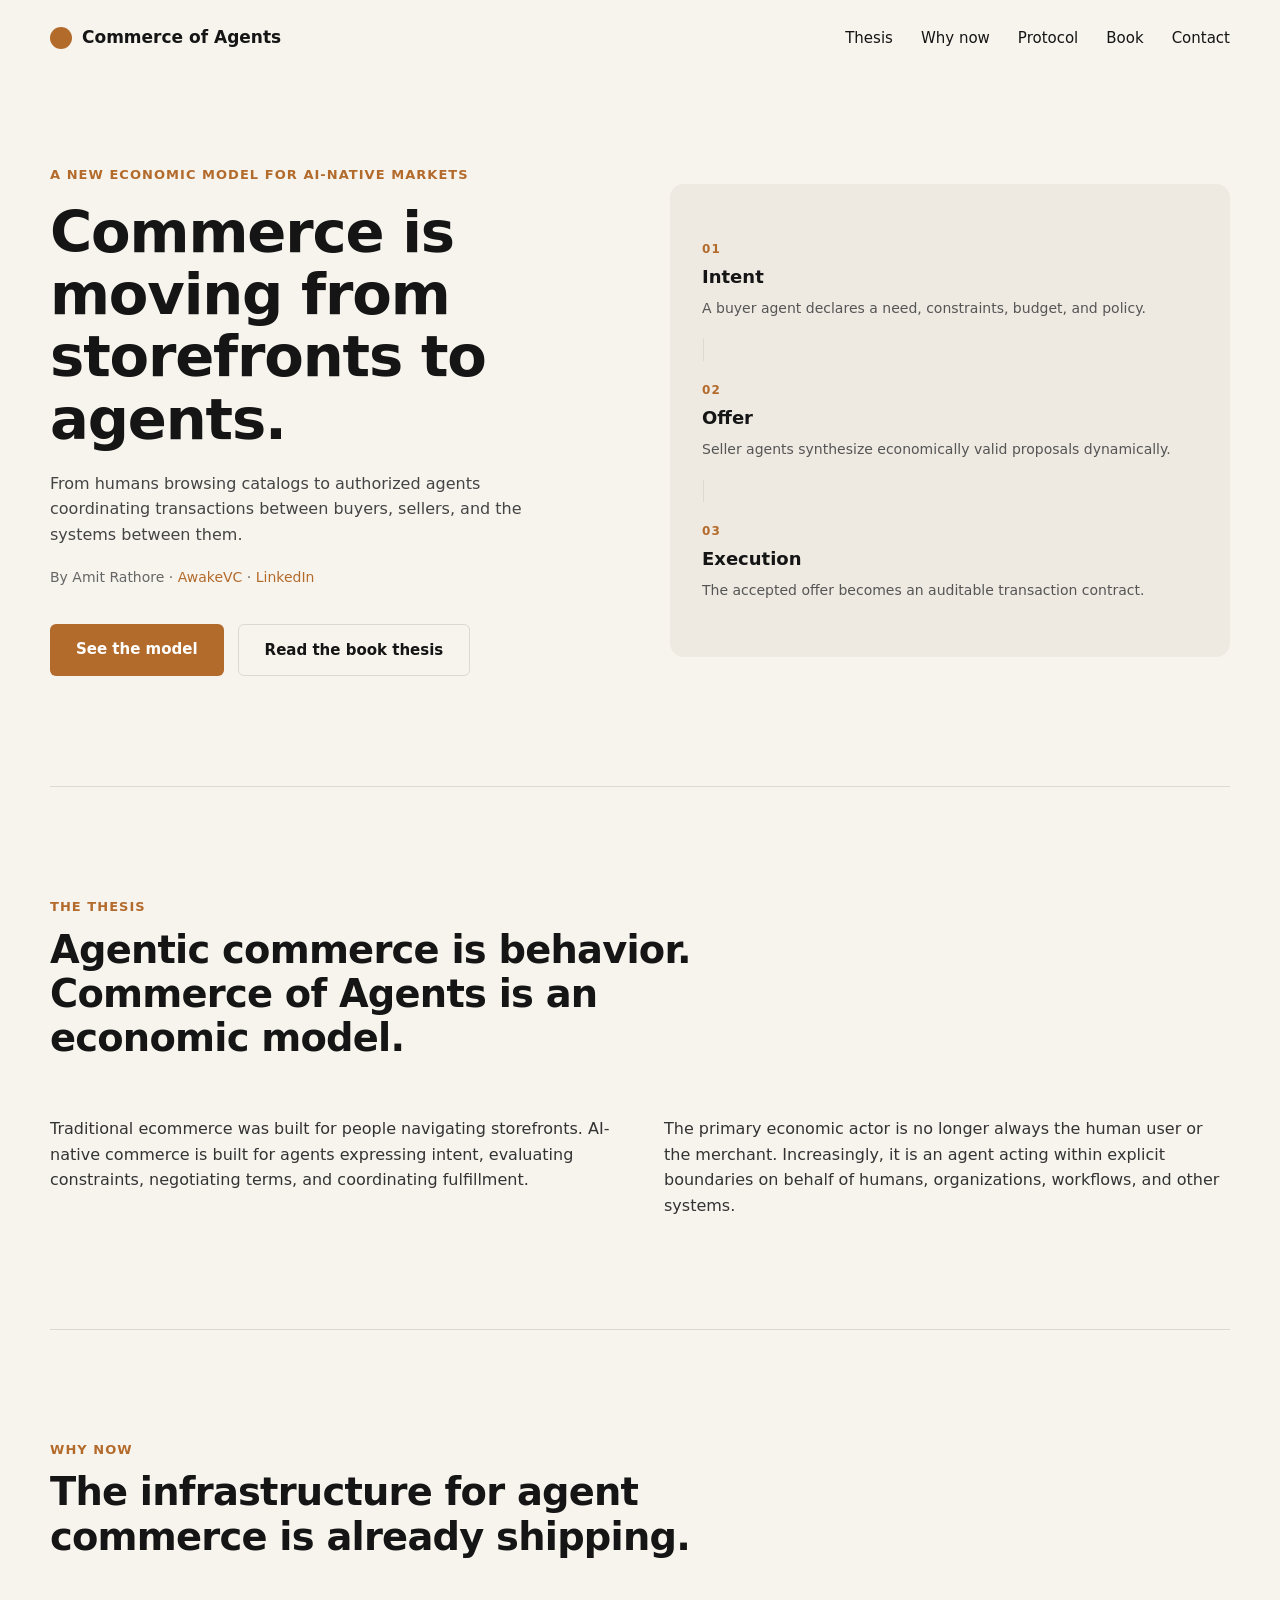
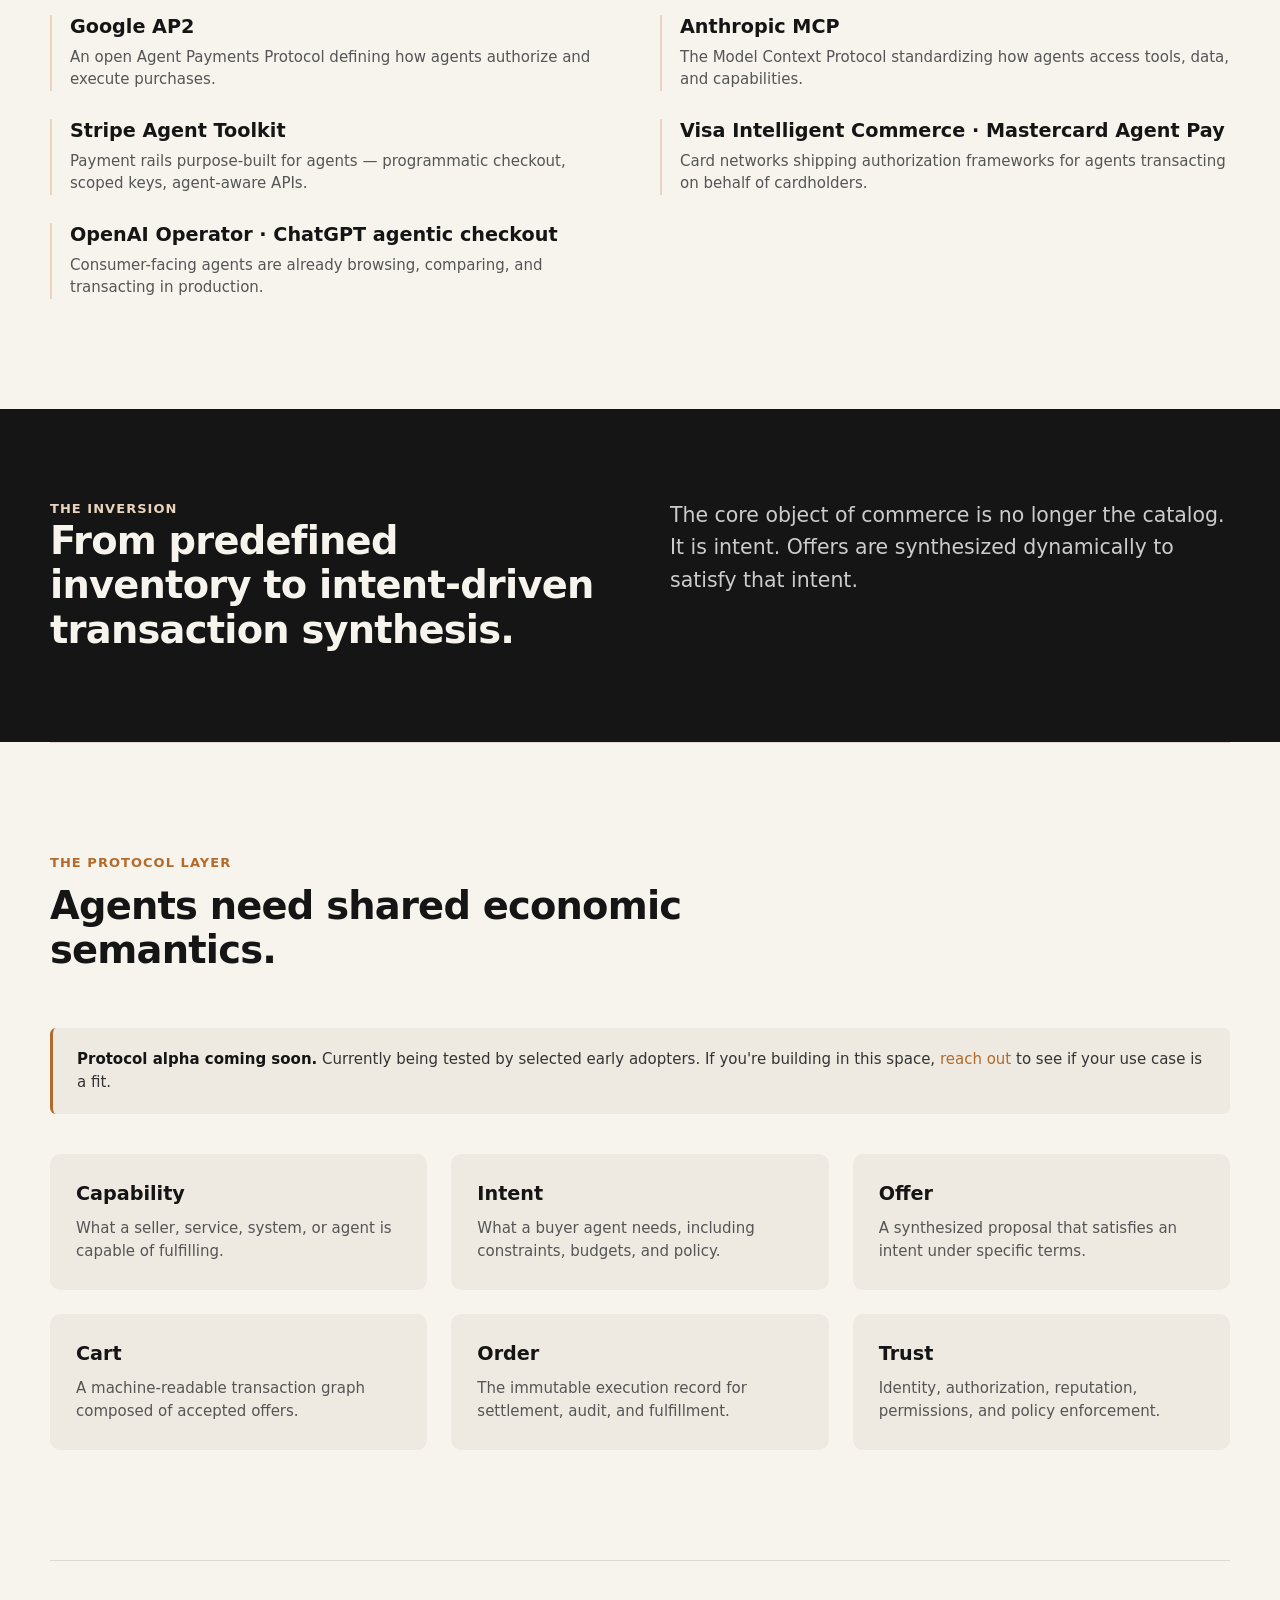
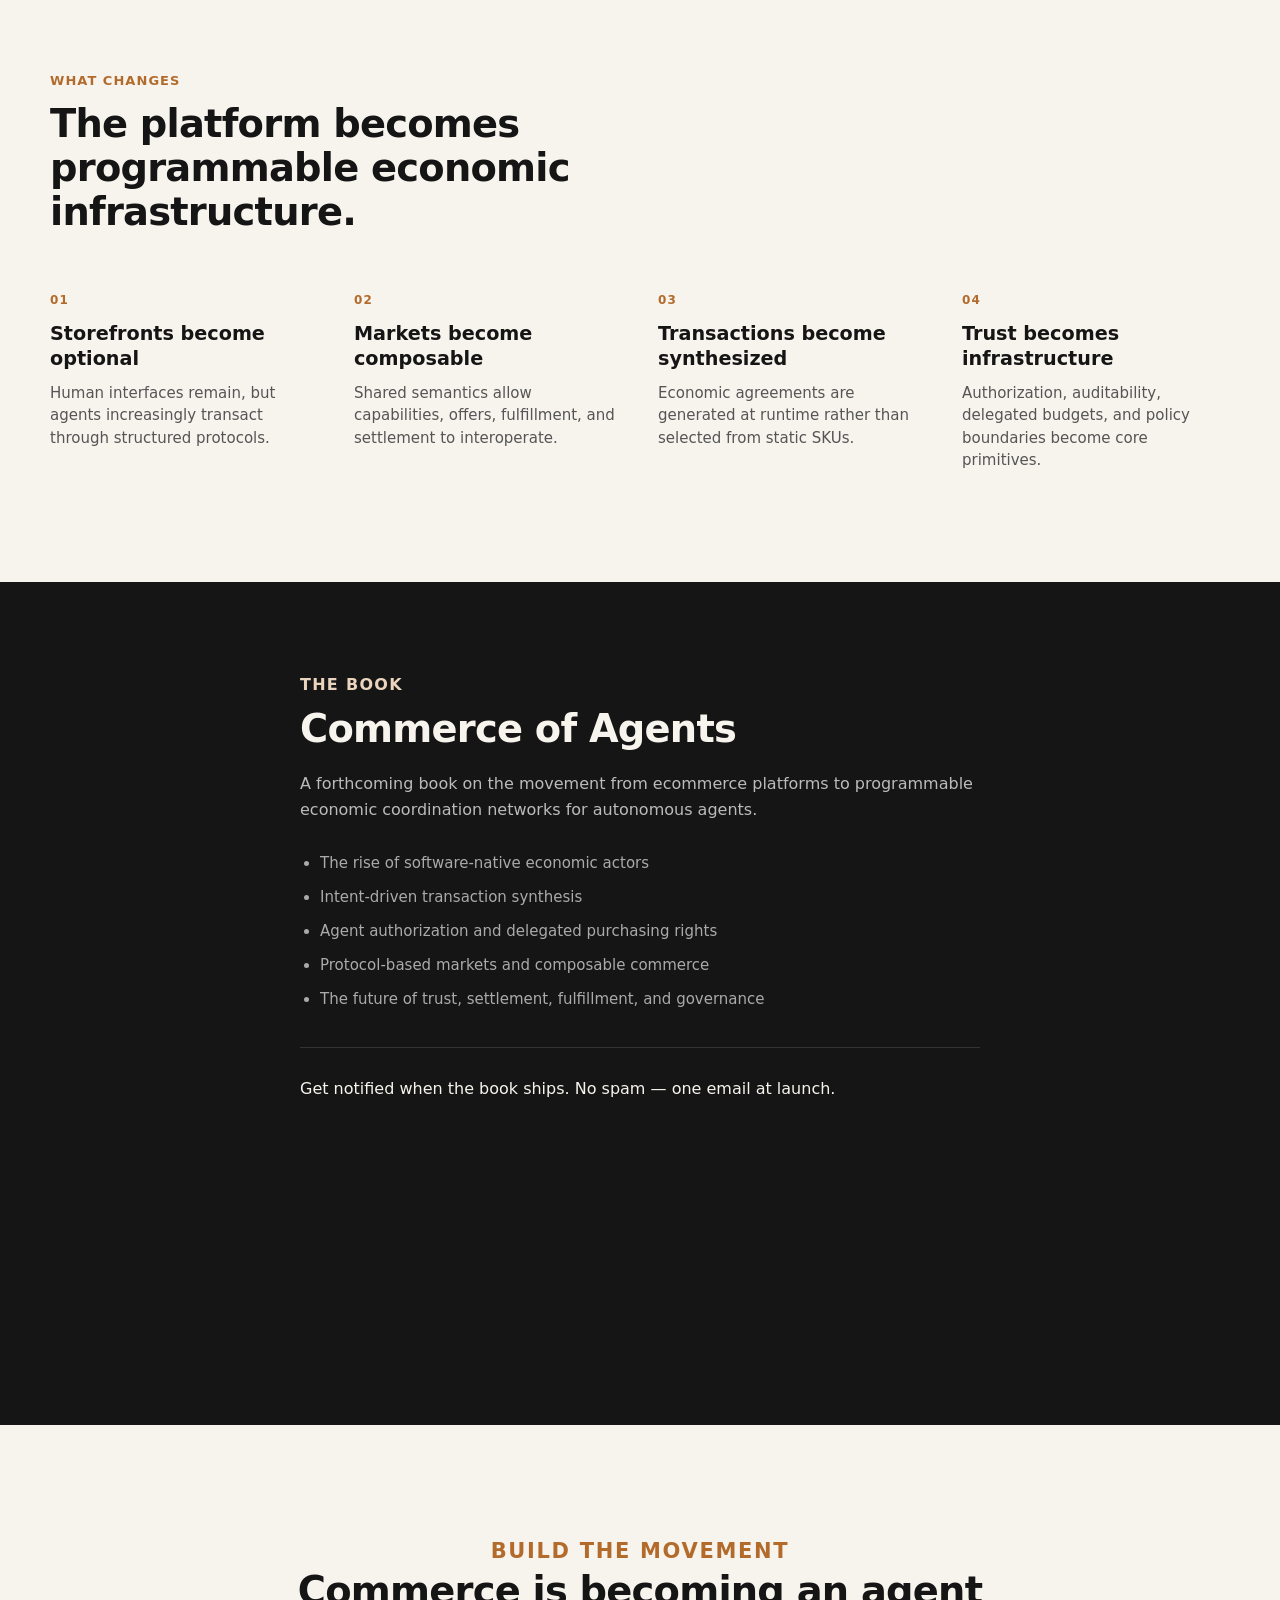
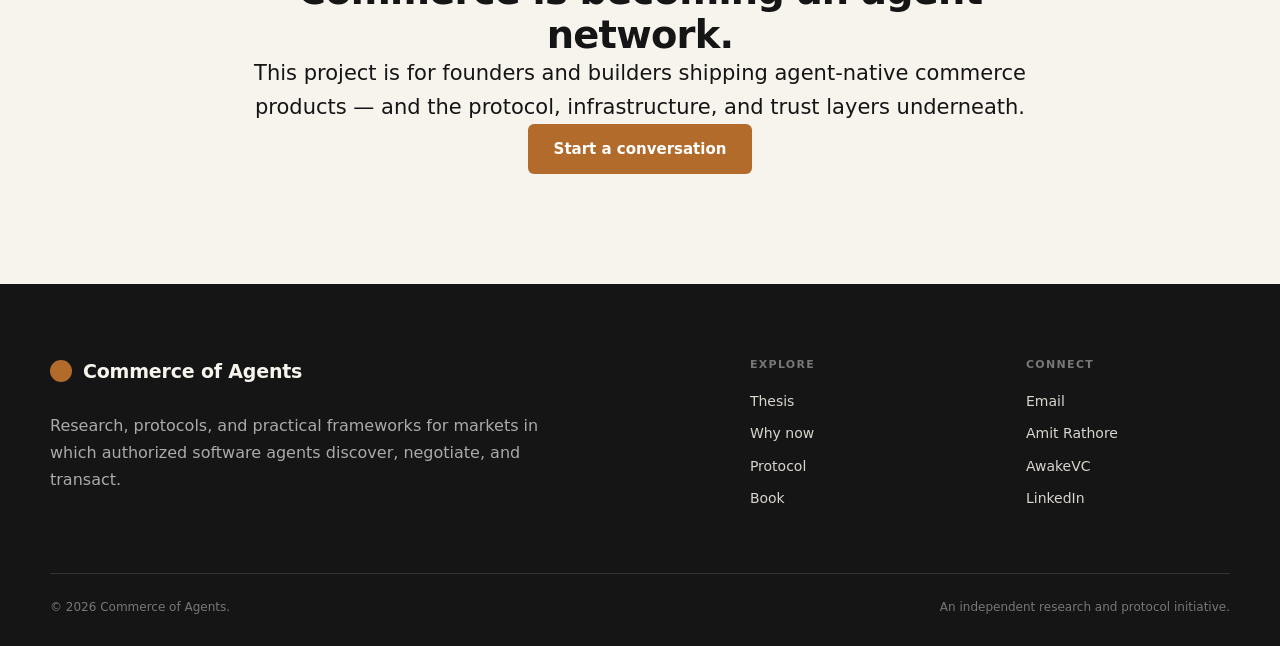
==== index.html @ fa4b0273 "Correct AwakeVC branding" ====
<!doctype html>
<html lang="en">
<head>
  <meta charset="utf-8" />
  <meta name="viewport" content="width=device-width, initial-scale=1" />
  <title>Commerce of Agents</title>
  <meta name="description" content="Commerce of Agents is a new economic model for AI-native markets, where authorized software agents discover, negotiate, transact, and coordinate on behalf of humans, organizations, and systems." />
  <meta property="og:title" content="Commerce of Agents" />
  <meta property="og:description" content="A new economic model for AI-native markets and programmable transactions." />
  <meta property="og:type" content="website" />
  <meta property="og:image" content="og.svg" />
  <meta name="twitter:card" content="summary_large_image" />
  <link rel="icon" type="image/svg+xml" href="favicon.svg" />
  <link rel="stylesheet" href="styles.css" />
</head>

<body>
  <header class="site-header">
    <a class="brand" href="#">
      <span class="brand-mark"></span>
      <span>Commerce of Agents</span>
    </a>

    <nav class="nav">
      <a href="#thesis">Thesis</a>
      <a href="#why-now">Why now</a>
      <a href="#protocol">Protocol</a>
      <a href="#book">Book</a>
      <a href="#contact">Contact</a>
    </nav>
  </header>

  <main>
    <section class="hero">
      <div class="hero-copy">
        <p class="eyebrow">A new economic model for AI-native markets</p>
        <h1>Commerce is moving from storefronts to agents.</h1>
        <p class="hero-text">
          From humans browsing catalogs to authorized agents coordinating
          transactions between buyers, sellers, and the systems between them.
        </p>
        <p class="byline">
          By Amit Rathore &middot;
          <a href="https://awake.vc">AwakeVC</a> &middot;
          <a href="https://linkedin.com/in/amitrathore">LinkedIn</a>
        </p>

        <div class="hero-actions">
          <a class="button primary" href="#protocol">See the model</a>
          <a class="button secondary" href="#book">Read the book thesis</a>
        </div>
      </div>

      <div class="hero-card" aria-label="Commerce of Agents transaction model">
        <div class="flow-step">
          <span>01</span>
          <strong>Intent</strong>
          <p>A buyer agent declares a need, constraints, budget, and policy.</p>
        </div>
        <div class="flow-arrow"></div>
        <div class="flow-step">
          <span>02</span>
          <strong>Offer</strong>
          <p>Seller agents synthesize economically valid proposals dynamically.</p>
        </div>
        <div class="flow-arrow"></div>
        <div class="flow-step">
          <span>03</span>
          <strong>Execution</strong>
          <p>The accepted offer becomes an auditable transaction contract.</p>
        </div>
      </div>
    </section>

    <section id="thesis" class="section">
      <div class="section-heading">
        <p class="eyebrow">The thesis</p>
        <h2>Agentic commerce is behavior. Commerce of Agents is an economic model.</h2>
      </div>

      <div class="two-column">
        <p>
          Traditional ecommerce was built for people navigating storefronts.
          AI-native commerce is built for agents expressing intent, evaluating
          constraints, negotiating terms, and coordinating fulfillment.
        </p>
        <p>
          The primary economic actor is no longer always the human user or the
          merchant. Increasingly, it is an agent acting within explicit boundaries
          on behalf of humans, organizations, workflows, and other systems.
        </p>
      </div>
    </section>

    <section id="why-now" class="section">
      <div class="section-heading">
        <p class="eyebrow">Why now</p>
        <h2>The infrastructure for agent commerce is already shipping.</h2>
      </div>

      <div class="why-now-list">
        <div>
          <h3>Google AP2</h3>
          <p>An open Agent Payments Protocol defining how agents authorize and execute purchases.</p>
        </div>
        <div>
          <h3>Anthropic MCP</h3>
          <p>The Model Context Protocol standardizing how agents access tools, data, and capabilities.</p>
        </div>
        <div>
          <h3>Stripe Agent Toolkit</h3>
          <p>Payment rails purpose-built for agents — programmatic checkout, scoped keys, agent-aware APIs.</p>
        </div>
        <div>
          <h3>Visa Intelligent Commerce &middot; Mastercard Agent Pay</h3>
          <p>Card networks shipping authorization frameworks for agents transacting on behalf of cardholders.</p>
        </div>
        <div>
          <h3>OpenAI Operator &middot; ChatGPT agentic checkout</h3>
          <p>Consumer-facing agents are already browsing, comparing, and transacting in production.</p>
        </div>
      </div>
    </section>

    <section class="section contrast">
      <div class="split">
        <div>
          <p class="eyebrow">The inversion</p>
          <h2>From predefined inventory to intent-driven transaction synthesis.</h2>
        </div>
        <div class="large-text">
          <p>
            The core object of commerce is no longer the catalog. It is intent.
            Offers are synthesized dynamically to satisfy that intent.
          </p>
        </div>
      </div>
    </section>

    <section id="protocol" class="section">
      <div class="section-heading">
        <p class="eyebrow">The protocol layer</p>
        <h2>Agents need shared economic semantics.</h2>
      </div>

      <div class="protocol-callout">
        <p>
          <strong>Protocol alpha coming soon.</strong>
          Currently being tested by selected early adopters. If you're building in
          this space, <a href="#contact">reach out</a> to see if your use case is a fit.
        </p>
      </div>

      <div class="grid">
        <article class="card">
          <h3>Capability</h3>
          <p>What a seller, service, system, or agent is capable of fulfilling.</p>
        </article>
        <article class="card">
          <h3>Intent</h3>
          <p>What a buyer agent needs, including constraints, budgets, and policy.</p>
        </article>
        <article class="card">
          <h3>Offer</h3>
          <p>A synthesized proposal that satisfies an intent under specific terms.</p>
        </article>
        <article class="card">
          <h3>Cart</h3>
          <p>A machine-readable transaction graph composed of accepted offers.</p>
        </article>
        <article class="card">
          <h3>Order</h3>
          <p>The immutable execution record for settlement, audit, and fulfillment.</p>
        </article>
        <article class="card">
          <h3>Trust</h3>
          <p>Identity, authorization, reputation, permissions, and policy enforcement.</p>
        </article>
      </div>
    </section>

    <section class="section">
      <div class="section-heading">
        <p class="eyebrow">What changes</p>
        <h2>The platform becomes programmable economic infrastructure.</h2>
      </div>

      <div class="feature-list">
        <div>
          <span>01</span>
          <h3>Storefronts become optional</h3>
          <p>Human interfaces remain, but agents increasingly transact through structured protocols.</p>
        </div>
        <div>
          <span>02</span>
          <h3>Markets become composable</h3>
          <p>Shared semantics allow capabilities, offers, fulfillment, and settlement to interoperate.</p>
        </div>
        <div>
          <span>03</span>
          <h3>Transactions become synthesized</h3>
          <p>Economic agreements are generated at runtime rather than selected from static SKUs.</p>
        </div>
        <div>
          <span>04</span>
          <h3>Trust becomes infrastructure</h3>
          <p>Authorization, auditability, delegated budgets, and policy boundaries become core primitives.</p>
        </div>
      </div>
    </section>

    <section id="book" class="section book">
      <div class="book-panel">
        <p class="eyebrow">The book</p>
        <h2>Commerce of Agents</h2>
        <p>
          A forthcoming book on the movement from ecommerce platforms to
          programmable economic coordination networks for autonomous agents.
        </p>
        <ul>
          <li>The rise of software-native economic actors</li>
          <li>Intent-driven transaction synthesis</li>
          <li>Agent authorization and delegated purchasing rights</li>
          <li>Protocol-based markets and composable commerce</li>
          <li>The future of trust, settlement, fulfillment, and governance</li>
        </ul>

        <div class="waitlist">
          <p class="waitlist-pitch">Get notified when the book ships. No spam &mdash; one email at launch.</p>
          <iframe
            data-tally-src="https://tally.so/embed/0QkZEy?alignLeft=1&hideTitle=1&transparentBackground=1&dynamicHeight=1"
            loading="lazy"
            width="100%"
            height="220"
            frameborder="0"
            marginheight="0"
            marginwidth="0"
            title="Commerce of Agents book waitlist"
          ></iframe>
          <script src="https://tally.so/widgets/embed.js"></script>
        </div>
      </div>
    </section>

    <section id="contact" class="section final">
      <p class="eyebrow">Build the movement</p>
      <h2>Commerce is becoming an agent network.</h2>
      <p>
        This project is for founders and builders shipping agent-native commerce
        products &mdash; and the protocol, infrastructure, and trust layers
        underneath.
      </p>
      <a class="button primary" href="mailto:hello@commerceofagents.com">Start a conversation</a>
    </section>
  </main>

  <footer class="footer">
    <div class="footer-main">
      <div class="footer-intro">
        <a class="footer-brand" href="#" aria-label="Commerce of Agents home">
          <span class="brand-mark"></span>
          <span>Commerce of Agents</span>
        </a>
        <p>
          Research, protocols, and practical frameworks for markets in which
          authorized software agents discover, negotiate, and transact.
        </p>
      </div>

      <nav class="footer-column" aria-label="Footer navigation">
        <p class="footer-heading">Explore</p>
        <a href="#thesis">Thesis</a>
        <a href="#why-now">Why now</a>
        <a href="#protocol">Protocol</a>
        <a href="#book">Book</a>
      </nav>

      <div class="footer-column">
        <p class="footer-heading">Connect</p>
        <a href="mailto:hello@commerceofagents.com">Email</a>
        <a href="https://amitrathore.com" target="_blank" rel="noopener noreferrer">Amit Rathore</a>
        <a href="https://awake.vc" target="_blank" rel="noopener noreferrer">AwakeVC</a>
        <a href="https://linkedin.com/in/amitrathore" target="_blank" rel="noopener noreferrer">LinkedIn</a>
      </div>
    </div>

    <div class="footer-bottom">
      <span>&copy; 2026 Commerce of Agents.</span>
      <span>An independent research and protocol initiative.</span>
    </div>
  </footer>
</body>
</html>
---- styles.css ----
:root {
  --bg: #f7f4ee;
  --text: #151515;
  --accent: #b36b2c;
  --soft: #ead4bd;
  --border: #ddd9d0;
  --max: 1180px;
  --card-bg: #eeeae2;
}

*, *::before, *::after { box-sizing: border-box; margin: 0; padding: 0; }

html { scroll-behavior: smooth; }

body {
  background: var(--bg);
  color: var(--text);
  font-family: 'Inter', system-ui, -apple-system, sans-serif;
  font-size: clamp(16px, 1.1vw, 18px);
  line-height: 1.6;
  -webkit-font-smoothing: antialiased;
}

a { color: var(--accent); text-decoration: none; }
a:hover { text-decoration: underline; }

/* ── Header ── */
.site-header {
  display: flex;
  align-items: center;
  justify-content: space-between;
  width: min(var(--max), calc(100% - 32px));
  margin: 0 auto;
  padding: 24px 0;
}

.brand {
  display: flex;
  align-items: center;
  gap: 10px;
  font-weight: 600;
  font-size: 17px;
  color: var(--text);
}

.brand-mark {
  width: 22px;
  height: 22px;
  background: var(--accent);
  border-radius: 50%;
  flex-shrink: 0;
}

.nav { display: flex; gap: 28px; }
.nav a { font-size: 15px; color: var(--text); font-weight: 500; }
.nav a:hover { color: var(--accent); text-decoration: none; }

/* ── Sections ── */
.section {
  width: min(var(--max), calc(100% - 32px));
  margin: 0 auto;
  padding: 110px 0;
  border-top: 1px solid var(--border);
}

.section-heading {
  max-width: 680px;
  margin-bottom: 56px;
}

.section-heading h2 { margin-top: 10px; }

/* ── Eyebrow ── */
.eyebrow {
  font-size: 13px;
  font-weight: 600;
  letter-spacing: .08em;
  text-transform: uppercase;
  color: var(--accent);
}

/* ── Typography ── */
h1 {
  font-size: clamp(36px, 4.5vw, 60px);
  font-weight: 700;
  line-height: 1.08;
  letter-spacing: -.02em;
  margin-top: 16px;
}

h2 {
  font-size: clamp(26px, 3vw, 42px);
  font-weight: 700;
  line-height: 1.15;
  letter-spacing: -.02em;
}

h3 {
  font-size: clamp(17px, 1.5vw, 21px);
  font-weight: 600;
  line-height: 1.3;
}

/* ── Buttons ── */
.button {
  display: inline-block;
  padding: 13px 26px;
  border-radius: 6px;
  font-size: 15px;
  font-weight: 600;
  cursor: pointer;
  transition: opacity .15s;
}
.button:hover { opacity: .85; text-decoration: none; }

.button.primary {
  background: var(--accent);
  color: #fff;
}

.button.secondary {
  background: transparent;
  color: var(--text);
  border: 1.5px solid var(--border);
}

/* ── Hero ── */
.hero {
  display: grid;
  grid-template-columns: 1fr 1fr;
  gap: 60px;
  align-items: center;
  width: min(var(--max), calc(100% - 32px));
  margin: 0 auto;
  padding: 90px 0 110px;
}

.hero-text {
  margin-top: 20px;
  font-size: clamp(16px, 1.2vw, 19px);
  color: #444;
  max-width: 520px;
}

.hero-actions {
  display: flex;
  gap: 14px;
  margin-top: 36px;
  flex-wrap: wrap;
}

/* Hero card */
.hero-card {
  background: var(--card-bg);
  border-radius: 14px;
  padding: 36px 32px;
  display: flex;
  flex-direction: column;
  gap: 0;
}

.flow-step {
  padding: 20px 0;
}

.flow-step span {
  display: block;
  font-size: 12px;
  font-weight: 700;
  letter-spacing: .1em;
  color: var(--accent);
  margin-bottom: 4px;
}

.flow-step strong {
  display: block;
  font-size: 18px;
  font-weight: 700;
  margin-bottom: 6px;
}

.flow-step p {
  font-size: 14px;
  color: #555;
  line-height: 1.5;
}

.flow-arrow {
  width: 1px;
  height: 22px;
  background: var(--border);
  margin-left: 1px;
}

/* ── Two-column text ── */
.two-column {
  display: grid;
  grid-template-columns: 1fr 1fr;
  gap: 48px;
}

.two-column p { font-size: clamp(16px, 1.15vw, 19px); color: #333; }

/* ── Contrast band ── */
.contrast {
  background: var(--text);
  color: var(--bg);
  width: 100%;
  max-width: 100%;
  padding: 90px 0;
  border-top: 0;
}

.contrast .split {
  width: min(var(--max), calc(100% - 32px));
  margin: 0 auto;
  display: grid;
  grid-template-columns: 1fr 1fr;
  gap: 60px;
  align-items: start;
}

.contrast h2 { color: var(--bg); }
.contrast .eyebrow { color: var(--soft); }

.large-text p {
  font-size: clamp(18px, 1.6vw, 24px);
  color: #ccc;
  line-height: 1.6;
}

/* ── Protocol grid ── */
.grid {
  display: grid;
  grid-template-columns: repeat(3, 1fr);
  gap: 24px;
}

.card {
  background: var(--card-bg);
  border-radius: 10px;
  padding: 28px 26px;
}

.card h3 { margin-bottom: 10px; }
.card p  { font-size: 15px; color: #555; line-height: 1.5; }

/* ── Feature list ── */
.feature-list {
  display: grid;
  grid-template-columns: repeat(4, 1fr);
  gap: 36px;
}

.feature-list > div span {
  display: block;
  font-size: 12px;
  font-weight: 700;
  letter-spacing: .1em;
  color: var(--accent);
  margin-bottom: 12px;
}

.feature-list > div h3 { margin-bottom: 10px; }
.feature-list > div p  { font-size: 15px; color: #555; line-height: 1.5; }

/* ── Book panel ── */
.book {
  background: var(--text);
  color: var(--bg);
  width: 100%;
  max-width: 100%;
  border-top: 0;
  padding: 90px 0;
}

.book-panel {
  width: min(var(--max), calc(100% - 32px));
  margin: 0 auto;
  max-width: 680px;
}

.book h2  { color: var(--bg); margin: 10px 0 20px; }
.book p   { color: #bbb; font-size: clamp(16px, 1.2vw, 19px); }
.book .eyebrow { color: var(--soft); }

.book ul {
  margin-top: 28px;
  padding-left: 20px;
  display: flex;
  flex-direction: column;
  gap: 10px;
}

.book li { color: #aaa; font-size: 15px; }

/* ── Final CTA ── */
.final {
  text-align: center;
  max-width: 850px;
  border-top: 0;
}

.final p {
  font-size: 21px;
}

.footer {
  width: 100%;
  padding: 72px max(16px, calc((100% - var(--max)) / 2)) 28px;
  background: var(--text);
  color: var(--bg);
}

.footer-main {
  display: grid;
  grid-template-columns: minmax(0, 2fr) minmax(140px, .65fr) minmax(160px, .65fr);
  gap: 72px;
  padding-bottom: 64px;
}

.footer-intro {
  max-width: 540px;
}

.footer-brand {
  display: inline-flex;
  align-items: center;
  gap: 11px;
  color: var(--bg);
  font-size: 19px;
  font-weight: 650;
  letter-spacing: -.01em;
}

.footer-brand:hover {
  text-decoration: none;
}

.footer-intro p {
  max-width: 500px;
  margin-top: 22px;
  color: #aaa;
  font-size: 16px;
  line-height: 1.7;
}

.footer-column {
  display: flex;
  flex-direction: column;
  align-items: flex-start;
  gap: 10px;
}

.footer-heading {
  margin-bottom: 6px;
  color: #777;
  font-size: 11px;
  font-weight: 700;
  letter-spacing: .12em;
  text-transform: uppercase;
}

.footer-column a {
  color: #d8d5ce;
  font-size: 14px;
}

.footer-column a:hover {
  color: var(--soft);
  text-decoration: none;
}

.footer-bottom {
  display: flex;
  justify-content: space-between;
  gap: 24px;
  padding-top: 24px;
  border-top: 1px solid #333;
  color: #777;
  font-size: 12px;
}

/* ── Byline ── */
.byline {
  margin-top: 18px;
  font-size: 14px;
  color: #666;
}
.byline a { color: var(--accent); }

/* ── Why-now list ── */
.why-now-list {
  display: grid;
  grid-template-columns: repeat(2, 1fr);
  gap: 28px 40px;
}
.why-now-list > div {
  padding-left: 18px;
  border-left: 2px solid var(--soft);
}
.why-now-list h3 { margin-bottom: 6px; }
.why-now-list p  { font-size: 15px; color: #555; line-height: 1.5; }

/* ── Protocol callout ── */
.protocol-callout {
  background: var(--card-bg);
  border-left: 3px solid var(--accent);
  border-radius: 6px;
  padding: 20px 24px;
  margin-bottom: 40px;
  font-size: 15px;
  color: #333;
  line-height: 1.55;
}
.protocol-callout strong { color: var(--text); }

/* ── Waitlist ── */
.waitlist {
  margin-top: 36px;
  padding-top: 28px;
  border-top: 1px solid #333;
}
.waitlist-pitch {
  color: var(--bg) !important;
  font-size: 16px !important;
  margin-bottom: 14px;
}
.waitlist iframe {
  background: transparent;
  display: block;
  width: 100%;
}

/* ── Responsive ── */
@media (max-width: 880px) {
  .hero {
    grid-template-columns: 1fr;
    padding: 60px 0 80px;
  }

  .two-column,
  .contrast .split {
    grid-template-columns: 1fr;
    gap: 28px;
  }

  .grid {
    grid-template-columns: repeat(2, 1fr);
  }

  .feature-list {
    grid-template-columns: repeat(2, 1fr);
  }

  .why-now-list {
    grid-template-columns: 1fr;
  }

  .footer-main {
    grid-template-columns: 1fr 1fr;
    gap: 48px 32px;
  }

  .footer-intro {
    grid-column: 1 / -1;
  }

  .footer-bottom {
    flex-direction: column;
    gap: 4px;
  }
}

@media (max-width: 540px) {
  .grid,
  .feature-list {
    grid-template-columns: 1fr;
  }

  .nav { gap: 16px; }

  .footer {
    padding-top: 56px;
  }

  .footer-main {
    grid-template-columns: 1fr;
    gap: 36px;
    padding-bottom: 48px;
  }

  .footer-intro {
    grid-column: auto;
  }
}
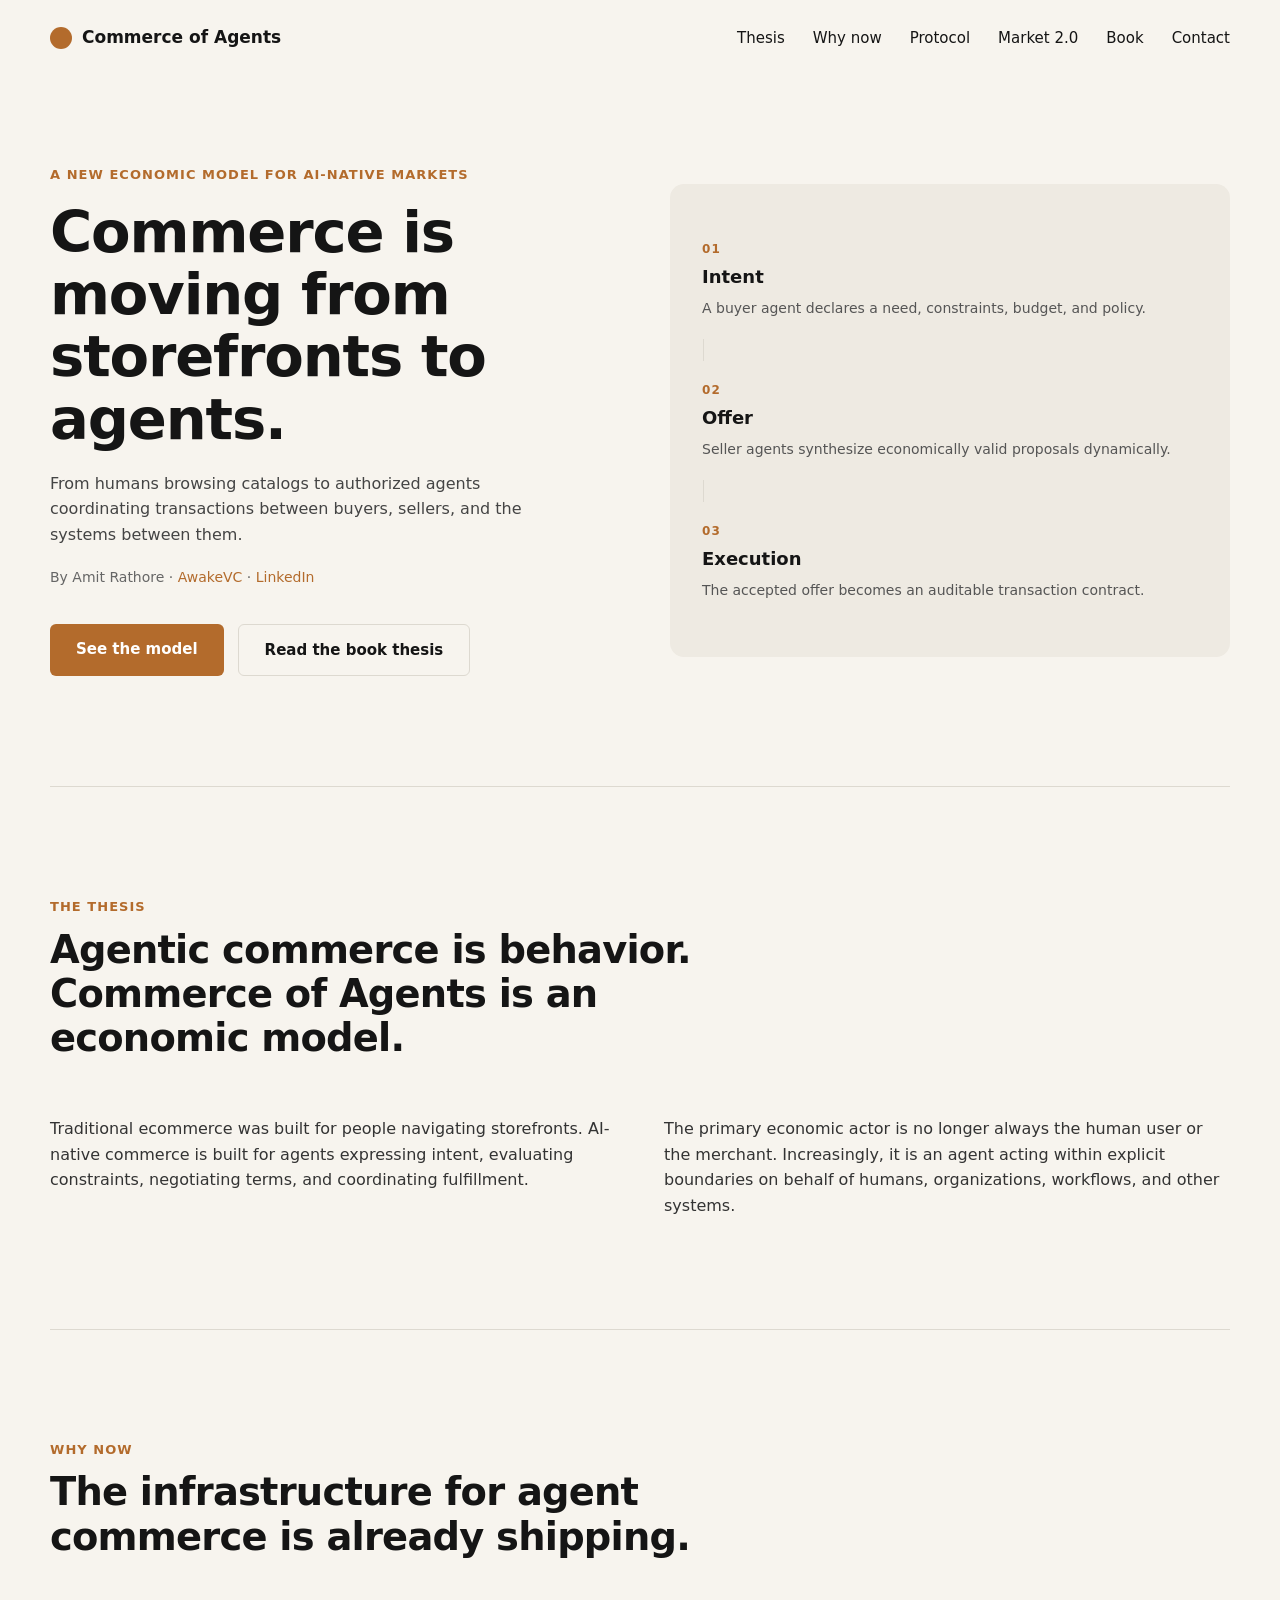
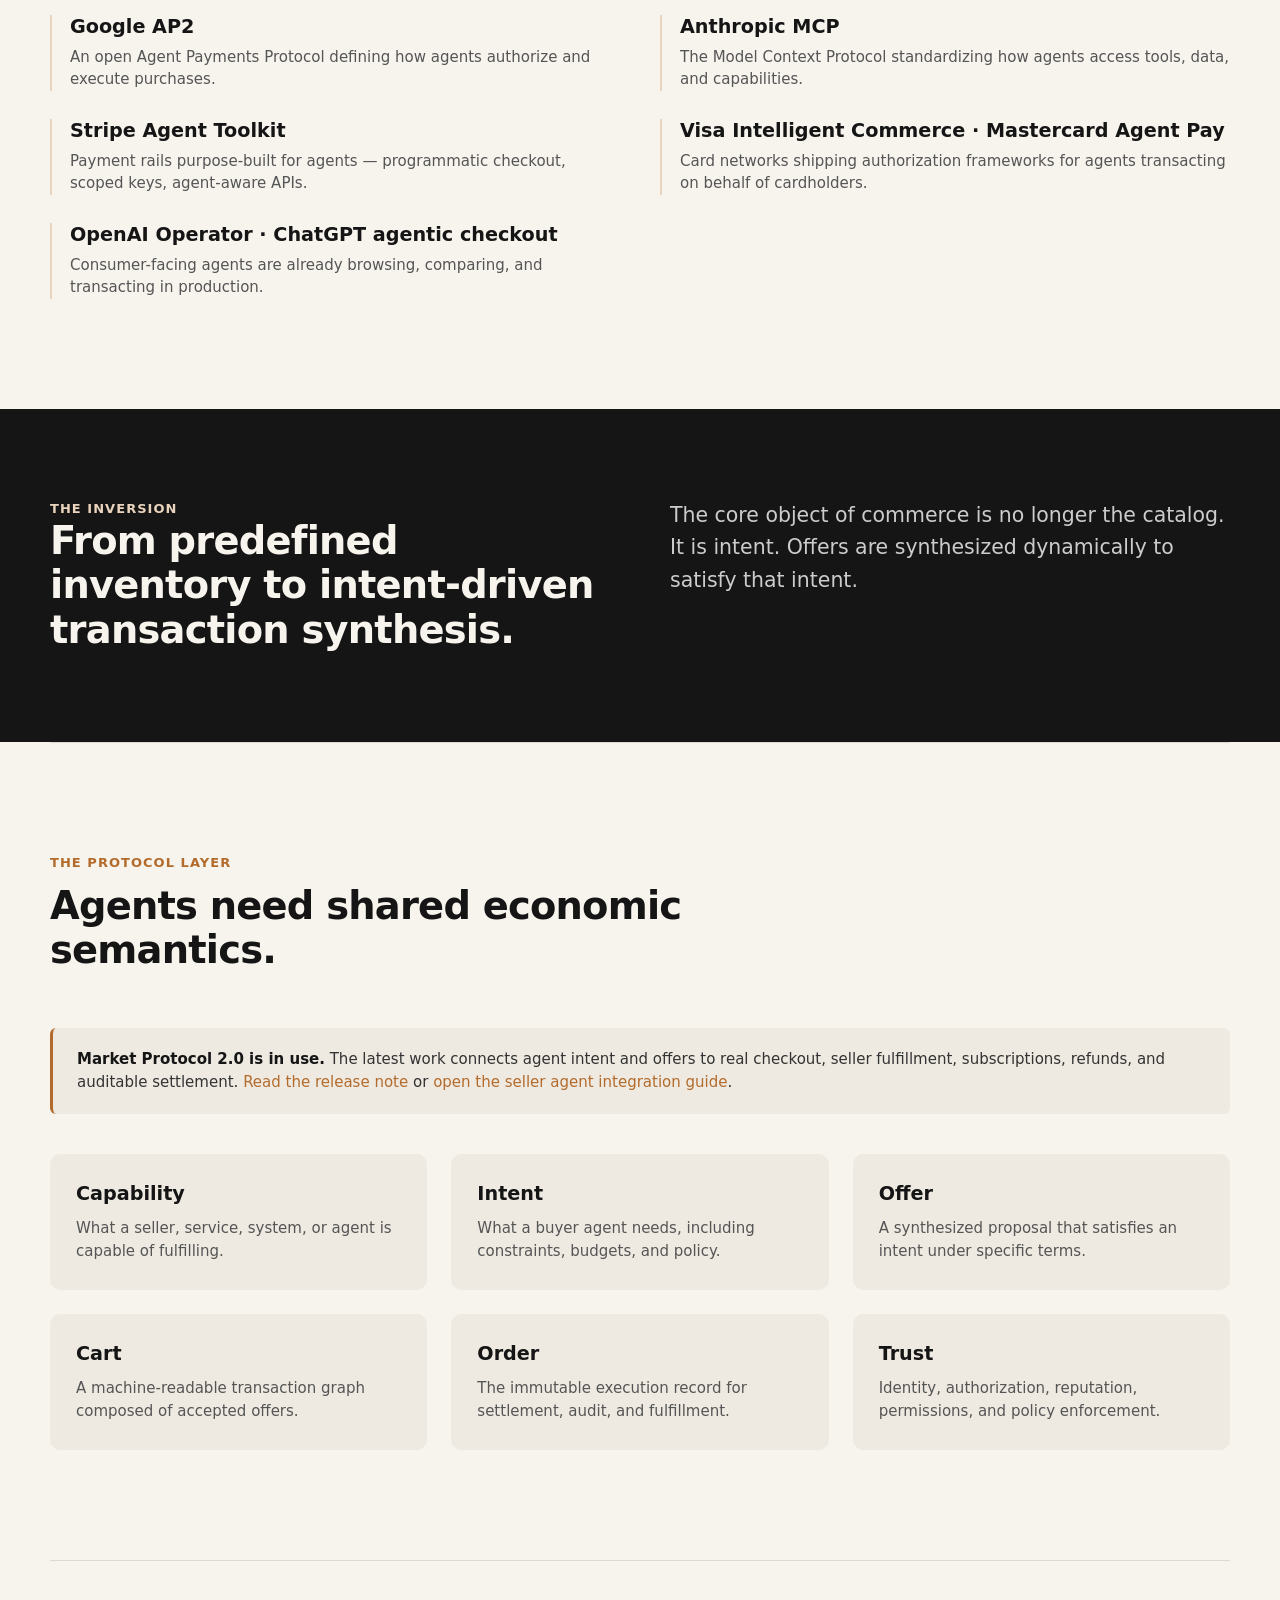
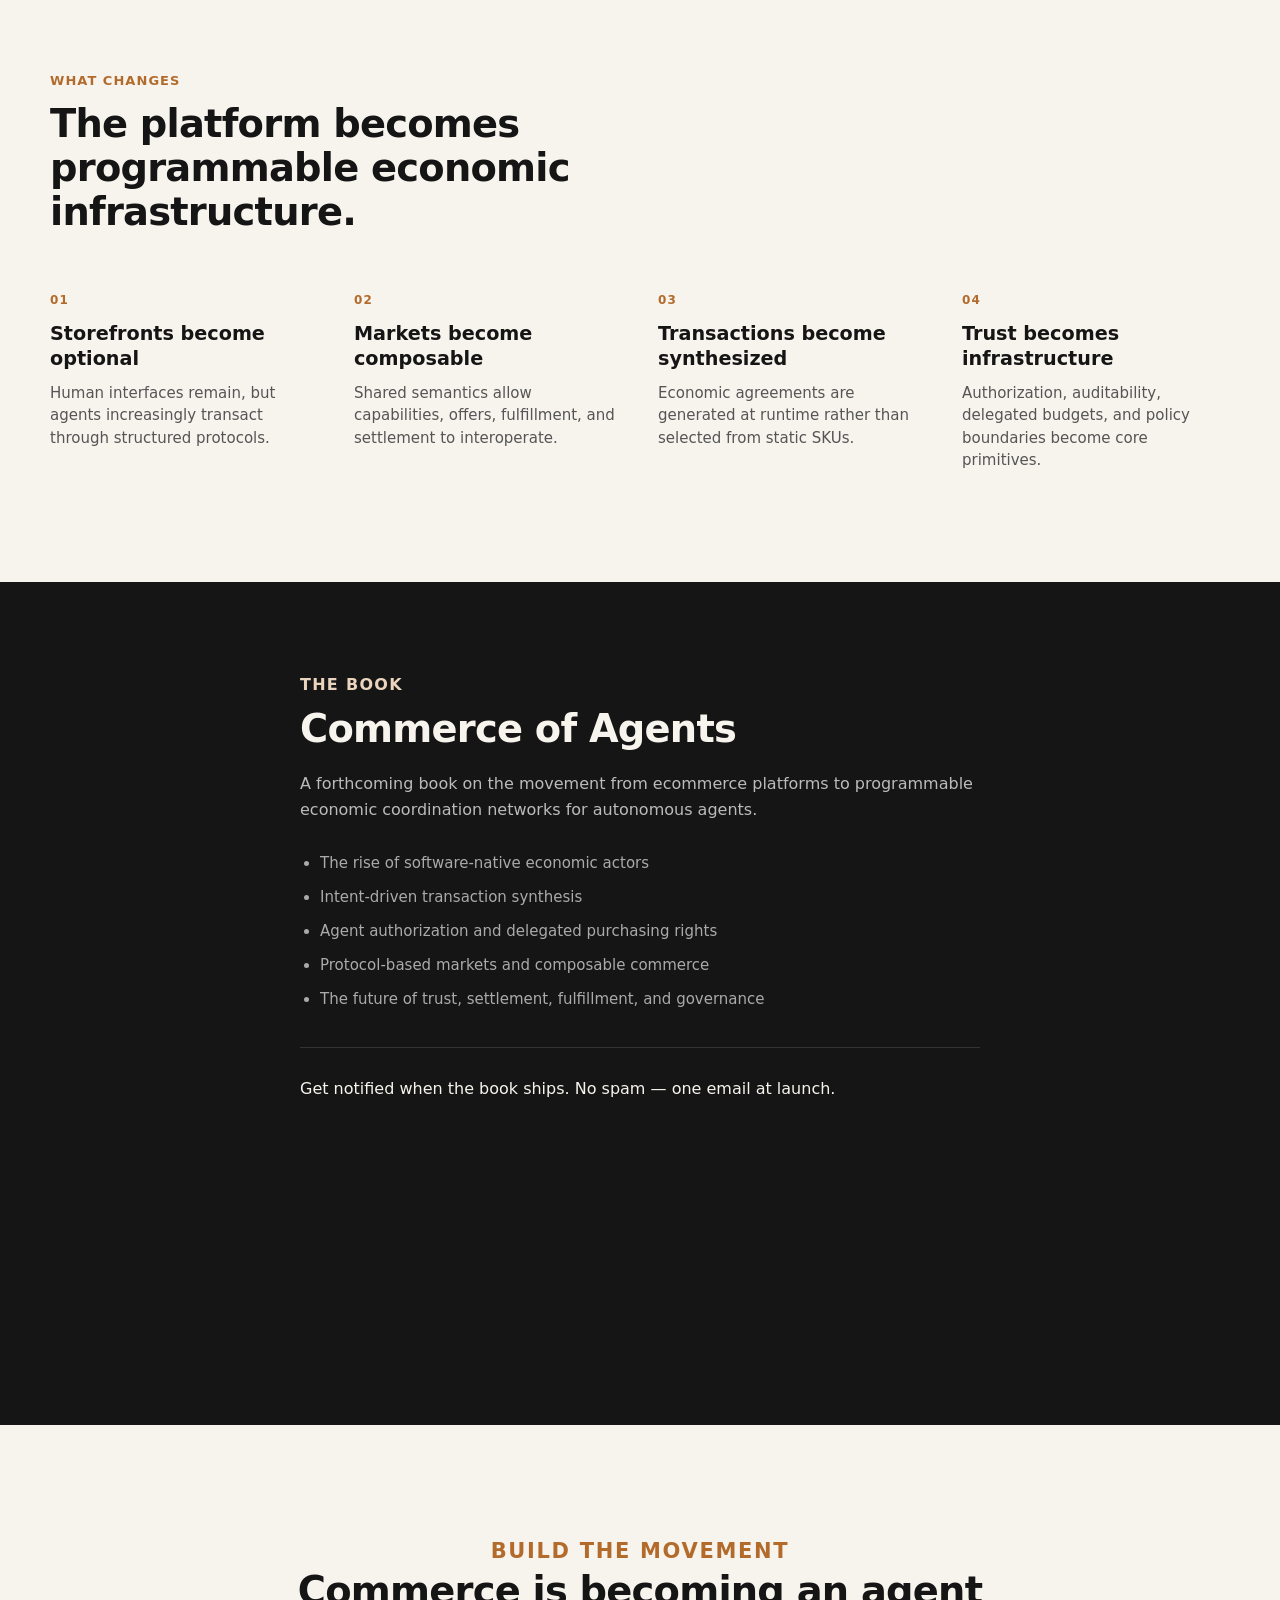
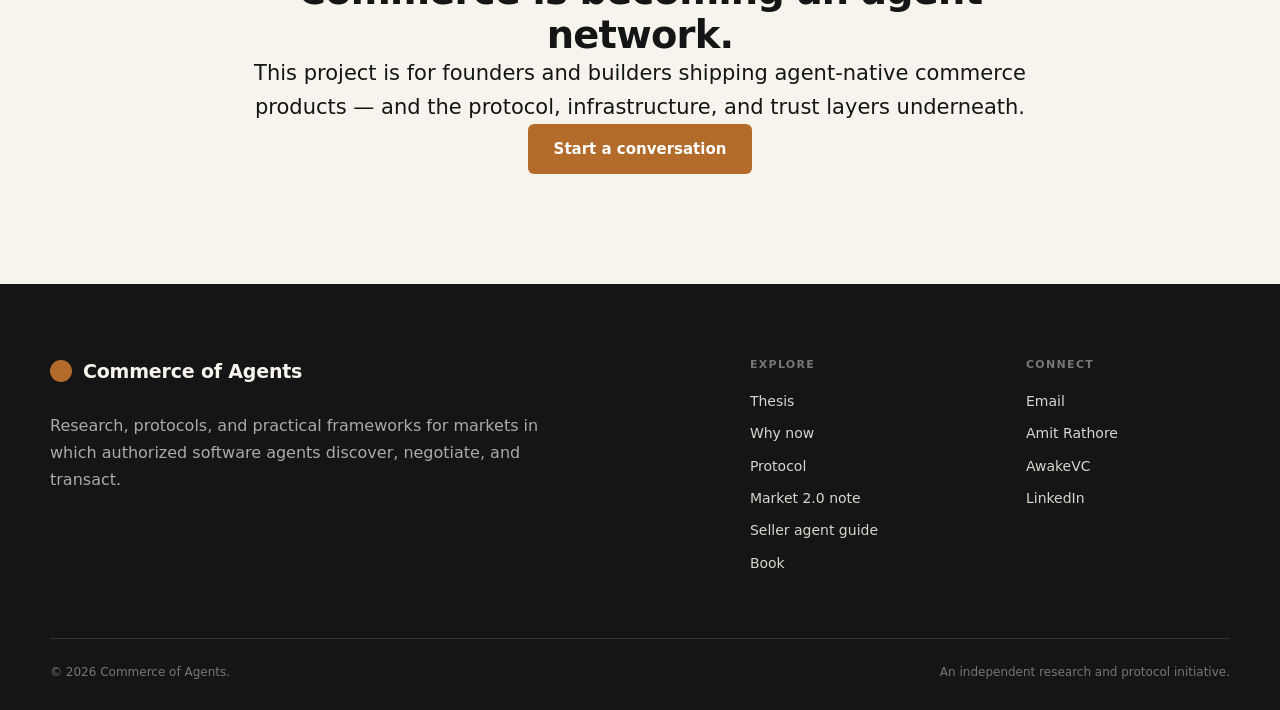
==== commit 16159b90: "Publish Market Protocol 2.0 note and seller agent guide" ====
--- a/index.html
+++ b/index.html
@@ -4,12 +4,22 @@
   <meta charset="utf-8" />
   <meta name="viewport" content="width=device-width, initial-scale=1" />
   <title>Commerce of Agents</title>
-  <meta name="description" content="Commerce of Agents is a new economic model for AI-native markets, where authorized software agents discover, negotiate, transact, and coordinate on behalf of humans, organizations, and systems." />
-  <meta property="og:title" content="Commerce of Agents" />
-  <meta property="og:description" content="A new economic model for AI-native markets and programmable transactions." />
+  <meta name="description" content="The economic model for markets where AI agents discover, negotiate, and transact on our behalf—turning intent into auditable, programmable commerce." />
+  <link rel="canonical" href="https://www.commerceofagents.com/" />
+  <meta property="og:title" content="Commerce of Agents — The New Architecture of AI-Native Markets" />
+  <meta property="og:description" content="From storefronts to agents: a clear framework for intent-driven, auditable, programmable commerce." />
   <meta property="og:type" content="website" />
-  <meta property="og:image" content="og.svg" />
+  <meta property="og:url" content="https://www.commerceofagents.com/" />
+  <meta property="og:site_name" content="Commerce of Agents" />
+  <meta property="og:image" content="https://www.commerceofagents.com/og.png" />
+  <meta property="og:image:width" content="1200" />
+  <meta property="og:image:height" content="630" />
+  <meta property="og:image:alt" content="Commerce of Agents — Commerce is moving from storefronts to agents." />
   <meta name="twitter:card" content="summary_large_image" />
+  <meta name="twitter:title" content="Commerce of Agents — The New Architecture of AI-Native Markets" />
+  <meta name="twitter:description" content="From storefronts to agents: a clear framework for intent-driven, auditable, programmable commerce." />
+  <meta name="twitter:image" content="https://www.commerceofagents.com/og.png" />
+  <meta name="twitter:image:alt" content="Commerce of Agents — Commerce is moving from storefronts to agents." />
   <link rel="icon" type="image/svg+xml" href="favicon.svg" />
   <link rel="stylesheet" href="styles.css" />
 </head>
@@ -25,6 +35,7 @@
       <a href="#thesis">Thesis</a>
       <a href="#why-now">Why now</a>
       <a href="#protocol">Protocol</a>
+      <a href="market-protocol-2.html">Market 2.0</a>
       <a href="#book">Book</a>
       <a href="#contact">Contact</a>
     </nav>
@@ -145,9 +156,11 @@
 
       <div class="protocol-callout">
         <p>
-          <strong>Protocol alpha coming soon.</strong>
-          Currently being tested by selected early adopters. If you're building in
-          this space, <a href="#contact">reach out</a> to see if your use case is a fit.
+          <strong>Market Protocol 2.0 is in use.</strong>
+          The latest work connects agent intent and offers to real checkout,
+          seller fulfillment, subscriptions, refunds, and auditable settlement.
+          <a href="market-protocol-2.html">Read the release note</a> or
+          <a href="seller-agent-v2.txt">open the seller agent integration guide</a>.
         </p>
       </div>
 
@@ -272,6 +285,8 @@
         <a href="#thesis">Thesis</a>
         <a href="#why-now">Why now</a>
         <a href="#protocol">Protocol</a>
+        <a href="market-protocol-2.html">Market 2.0 note</a>
+        <a href="seller-agent-v2.txt">Seller agent guide</a>
         <a href="#book">Book</a>
       </nav>
 
--- a/styles.css
+++ b/styles.css
@@ -52,6 +52,7 @@
 }
 
 .nav { display: flex; gap: 28px; }
+.nav { flex-wrap: wrap; justify-content: flex-end; }
 .nav a { font-size: 15px; color: var(--text); font-weight: 500; }
 .nav a:hover { color: var(--accent); text-decoration: none; }
 
@@ -415,6 +416,28 @@
 }
 .protocol-callout strong { color: var(--text); }
 
+/* ── Long-form protocol note ── */
+.article-shell {
+  width: min(860px, calc(100% - 32px));
+  margin: 0 auto;
+  padding: 56px 0 112px;
+}
+.article-header { padding-bottom: 52px; border-bottom: 1px solid var(--border); }
+.article-header h1 { max-width: 780px; }
+.article-lead { margin-top: 24px; font-size: clamp(19px, 1.5vw, 23px); line-height: 1.55; color: #333; }
+.article-meta { margin-top: 22px; font-size: 14px; color: #666; }
+.article-links { display: flex; flex-wrap: wrap; gap: 12px; margin-top: 30px; }
+.article-body section { padding-top: 54px; }
+.article-body h2 { margin-bottom: 20px; font-size: clamp(27px, 2.8vw, 37px); }
+.article-body h3 { margin: 30px 0 10px; }
+.article-body p + p, .article-body p + ul, .article-body ul + p { margin-top: 18px; }
+.article-body ul, .article-body ol { padding-left: 25px; }
+.article-body li + li { margin-top: 9px; }
+.article-body blockquote { margin: 24px 0; padding: 18px 24px; border-left: 3px solid var(--accent); background: var(--card-bg); }
+.article-body code { font-size: .91em; background: var(--card-bg); padding: .1em .3em; border-radius: 3px; overflow-wrap: anywhere; }
+.article-end { margin-top: 64px; padding: 32px; background: var(--card-bg); border-radius: 10px; }
+.article-end p { margin-top: 12px; }
+
 /* ── Waitlist ── */
 .waitlist {
   margin-top: 36px;
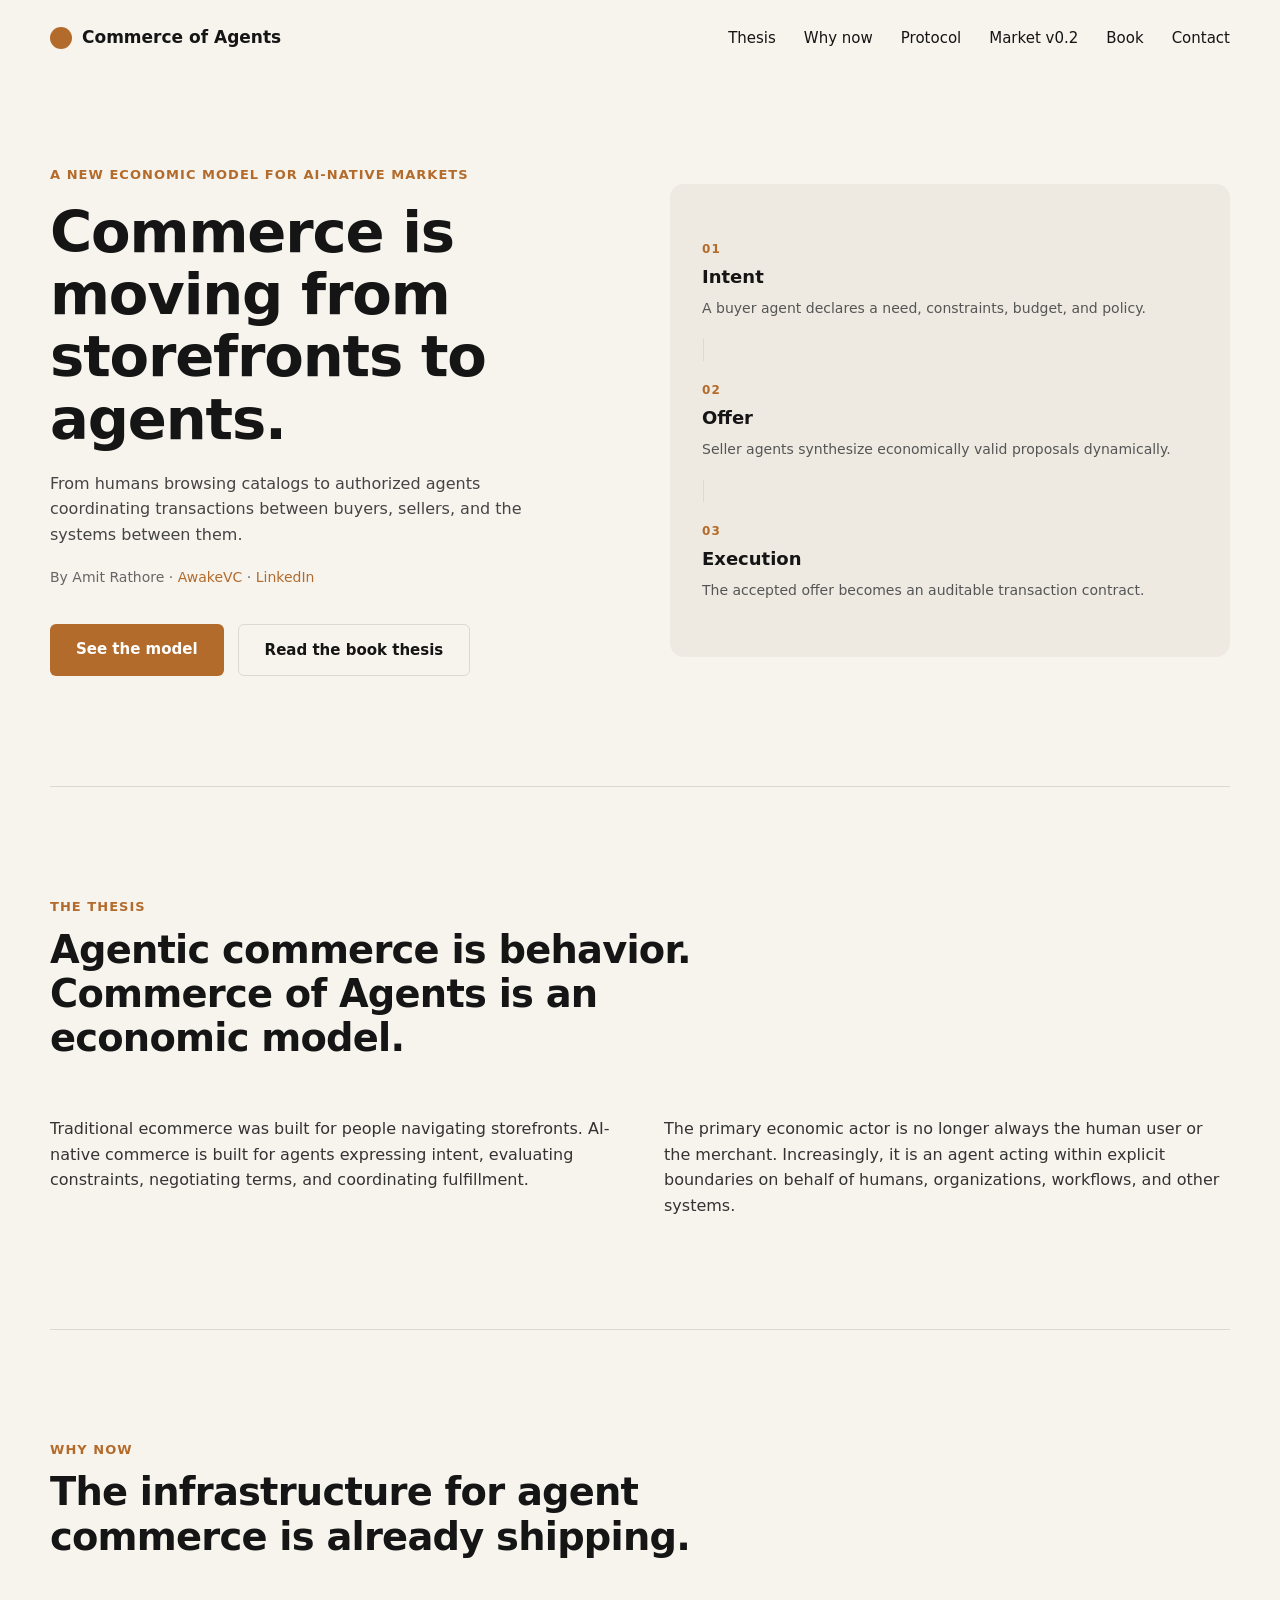
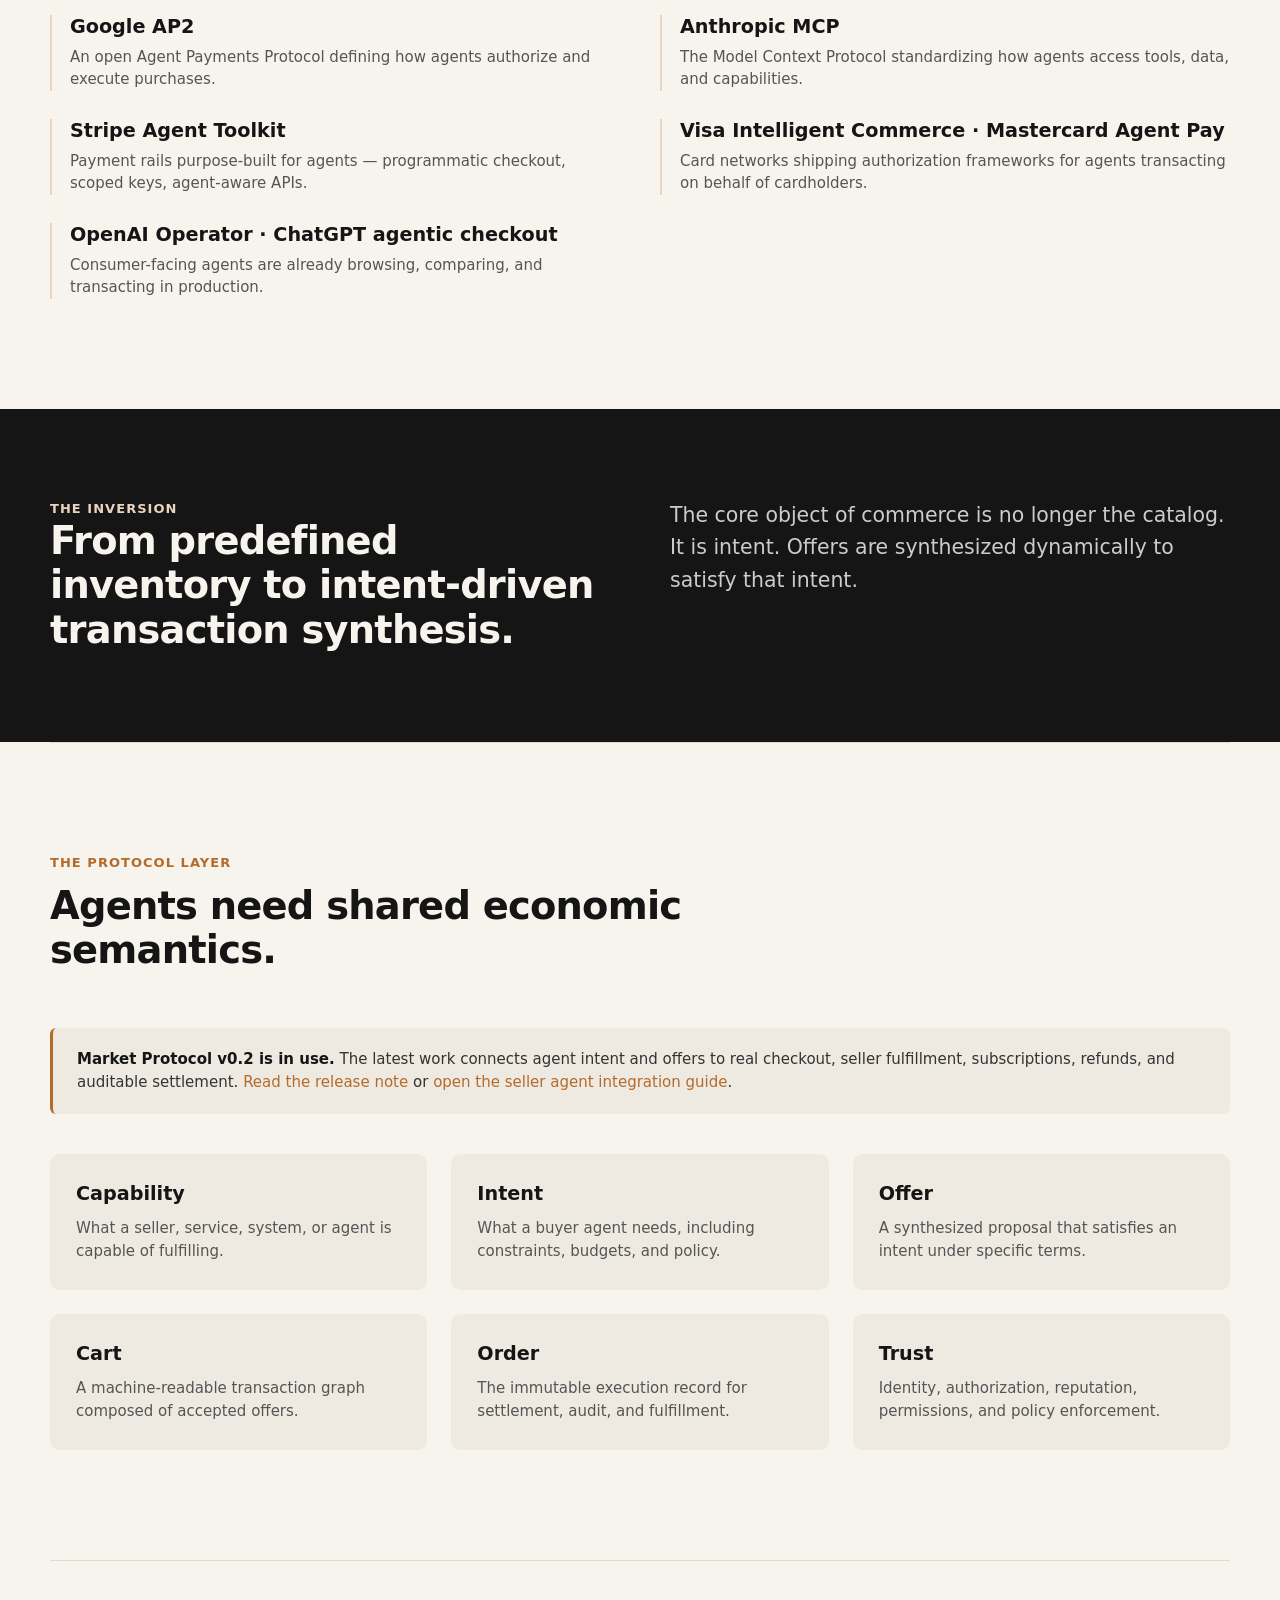
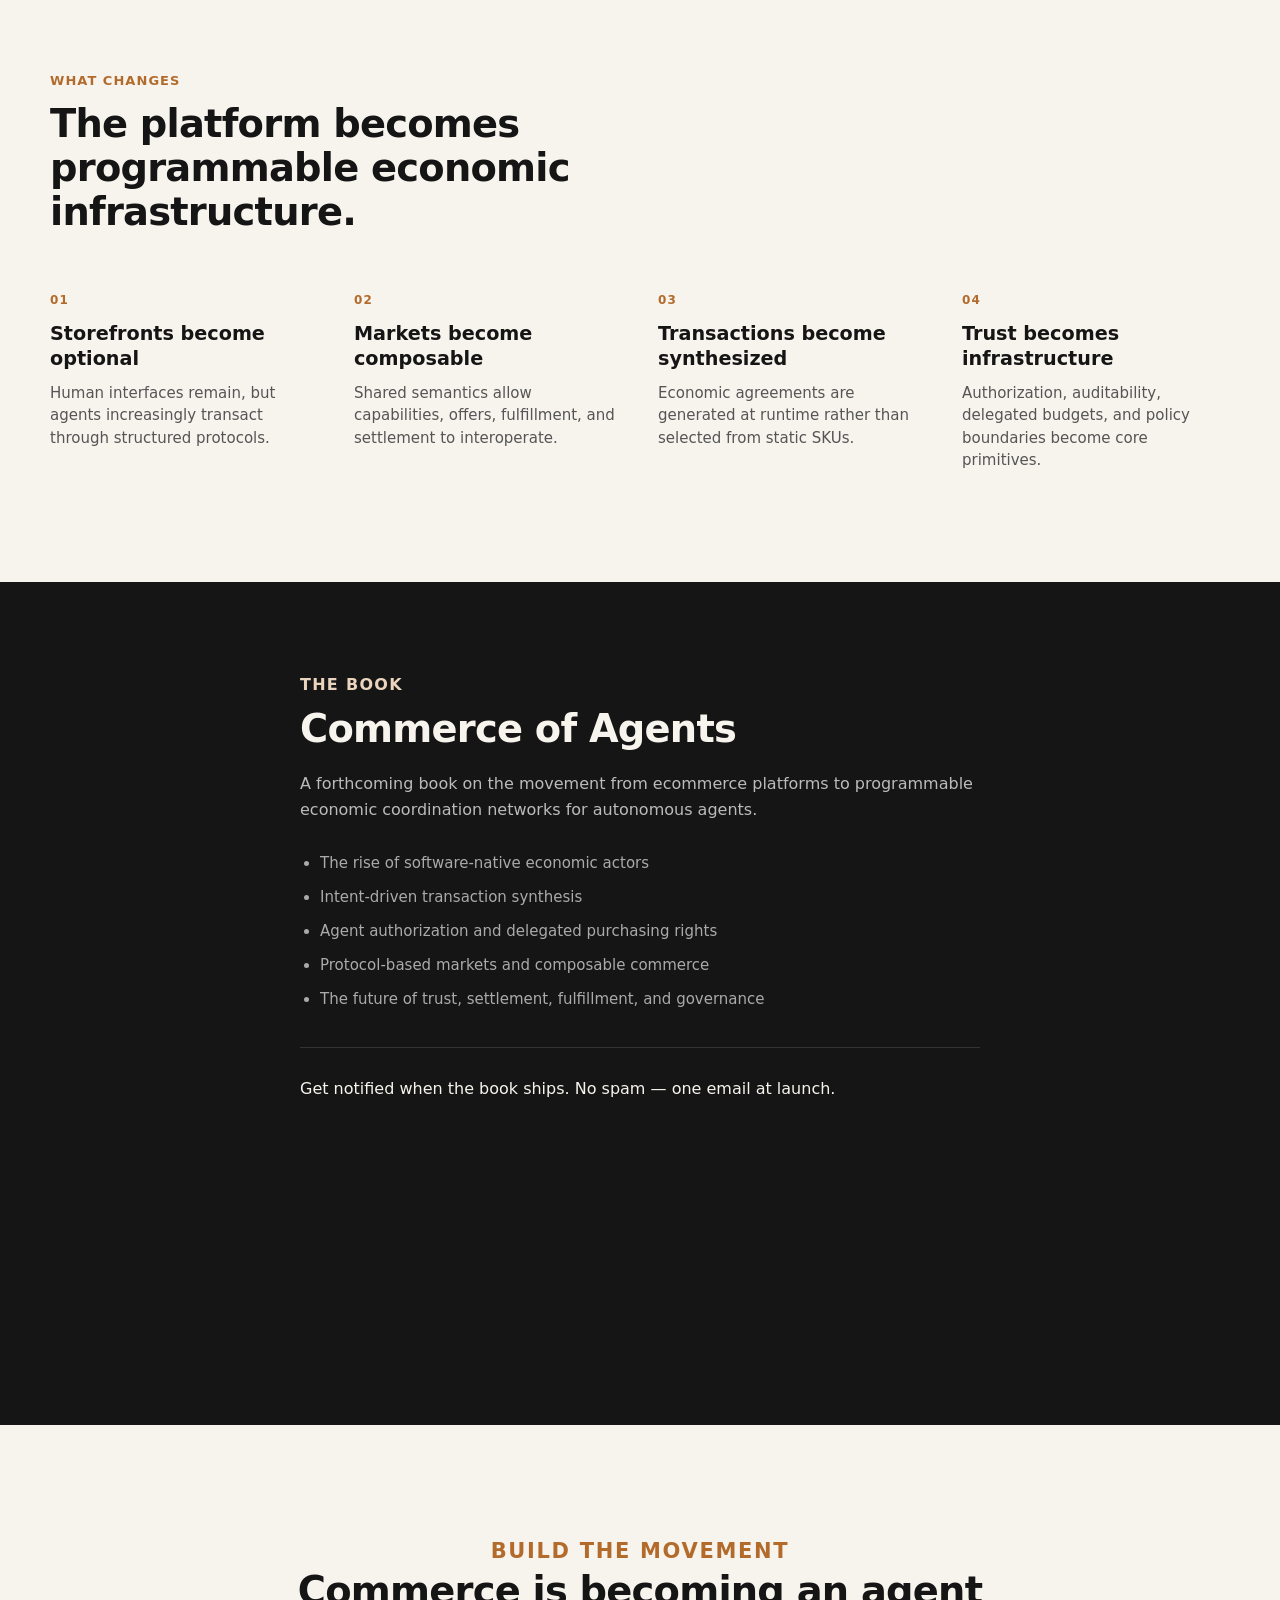
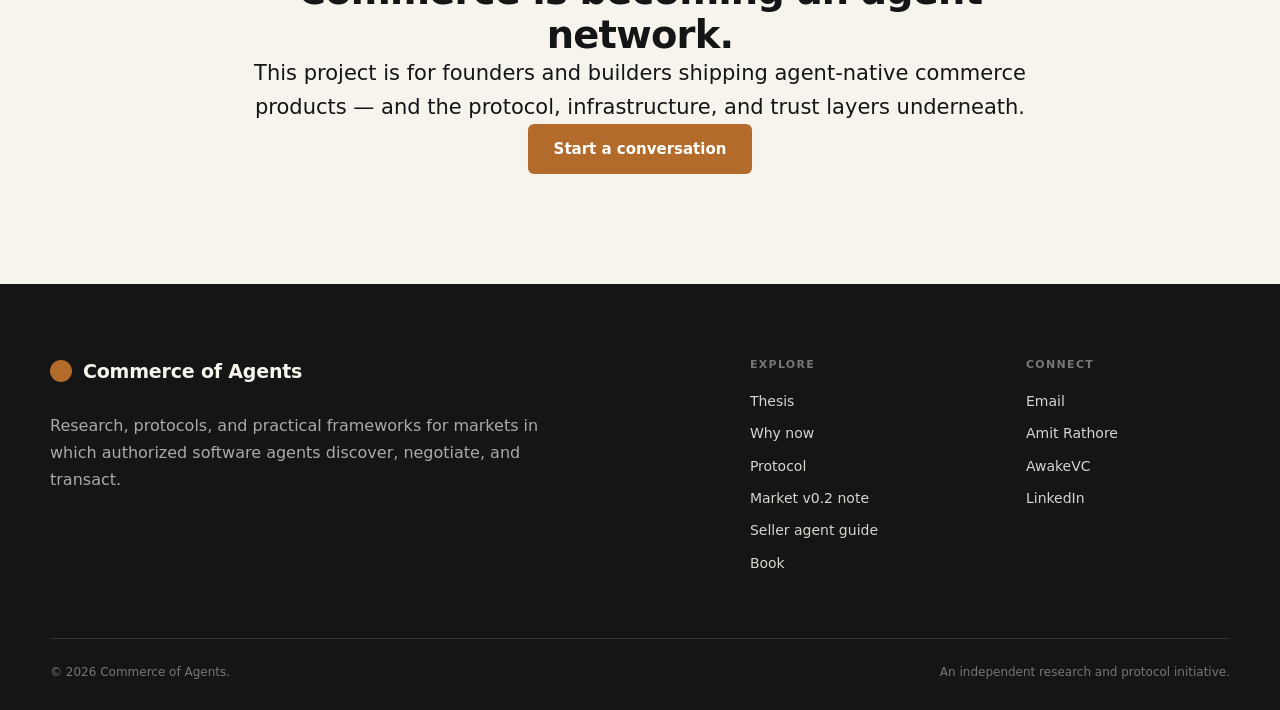
==== commit 4f4910dc: "Label Market and seller integration as v0.2" ====
--- a/index.html
+++ b/index.html
@@ -35,7 +35,7 @@
       <a href="#thesis">Thesis</a>
       <a href="#why-now">Why now</a>
       <a href="#protocol">Protocol</a>
-      <a href="market-protocol-2.html">Market 2.0</a>
+      <a href="market-protocol-0-2.html">Market v0.2</a>
       <a href="#book">Book</a>
       <a href="#contact">Contact</a>
     </nav>
@@ -156,10 +156,10 @@
 
       <div class="protocol-callout">
         <p>
-          <strong>Market Protocol 2.0 is in use.</strong>
+          <strong>Market Protocol v0.2 is in use.</strong>
           The latest work connects agent intent and offers to real checkout,
           seller fulfillment, subscriptions, refunds, and auditable settlement.
-          <a href="market-protocol-2.html">Read the release note</a> or
+          <a href="market-protocol-0-2.html">Read the release note</a> or
           <a href="seller-agent-v2.txt">open the seller agent integration guide</a>.
         </p>
       </div>
@@ -285,7 +285,7 @@
         <a href="#thesis">Thesis</a>
         <a href="#why-now">Why now</a>
         <a href="#protocol">Protocol</a>
-        <a href="market-protocol-2.html">Market 2.0 note</a>
+        <a href="market-protocol-0-2.html">Market v0.2 note</a>
         <a href="seller-agent-v2.txt">Seller agent guide</a>
         <a href="#book">Book</a>
       </nav>
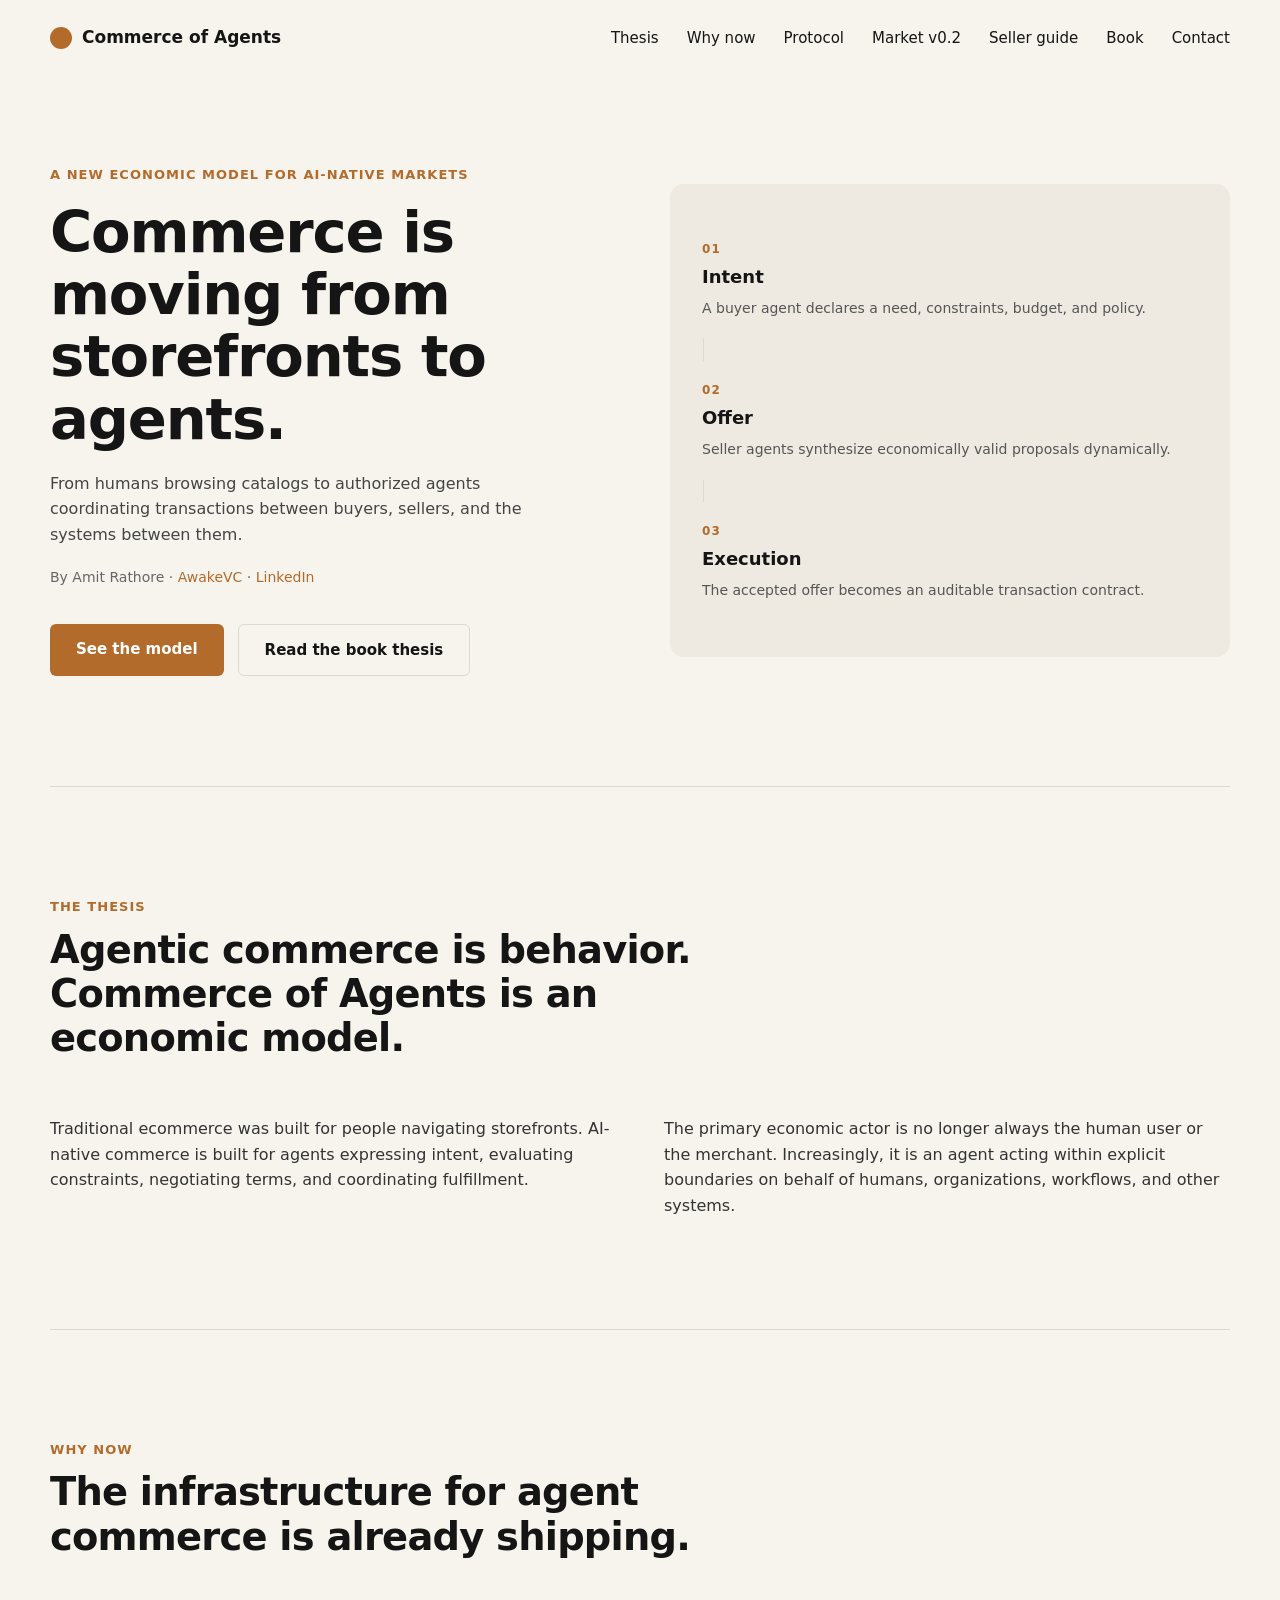
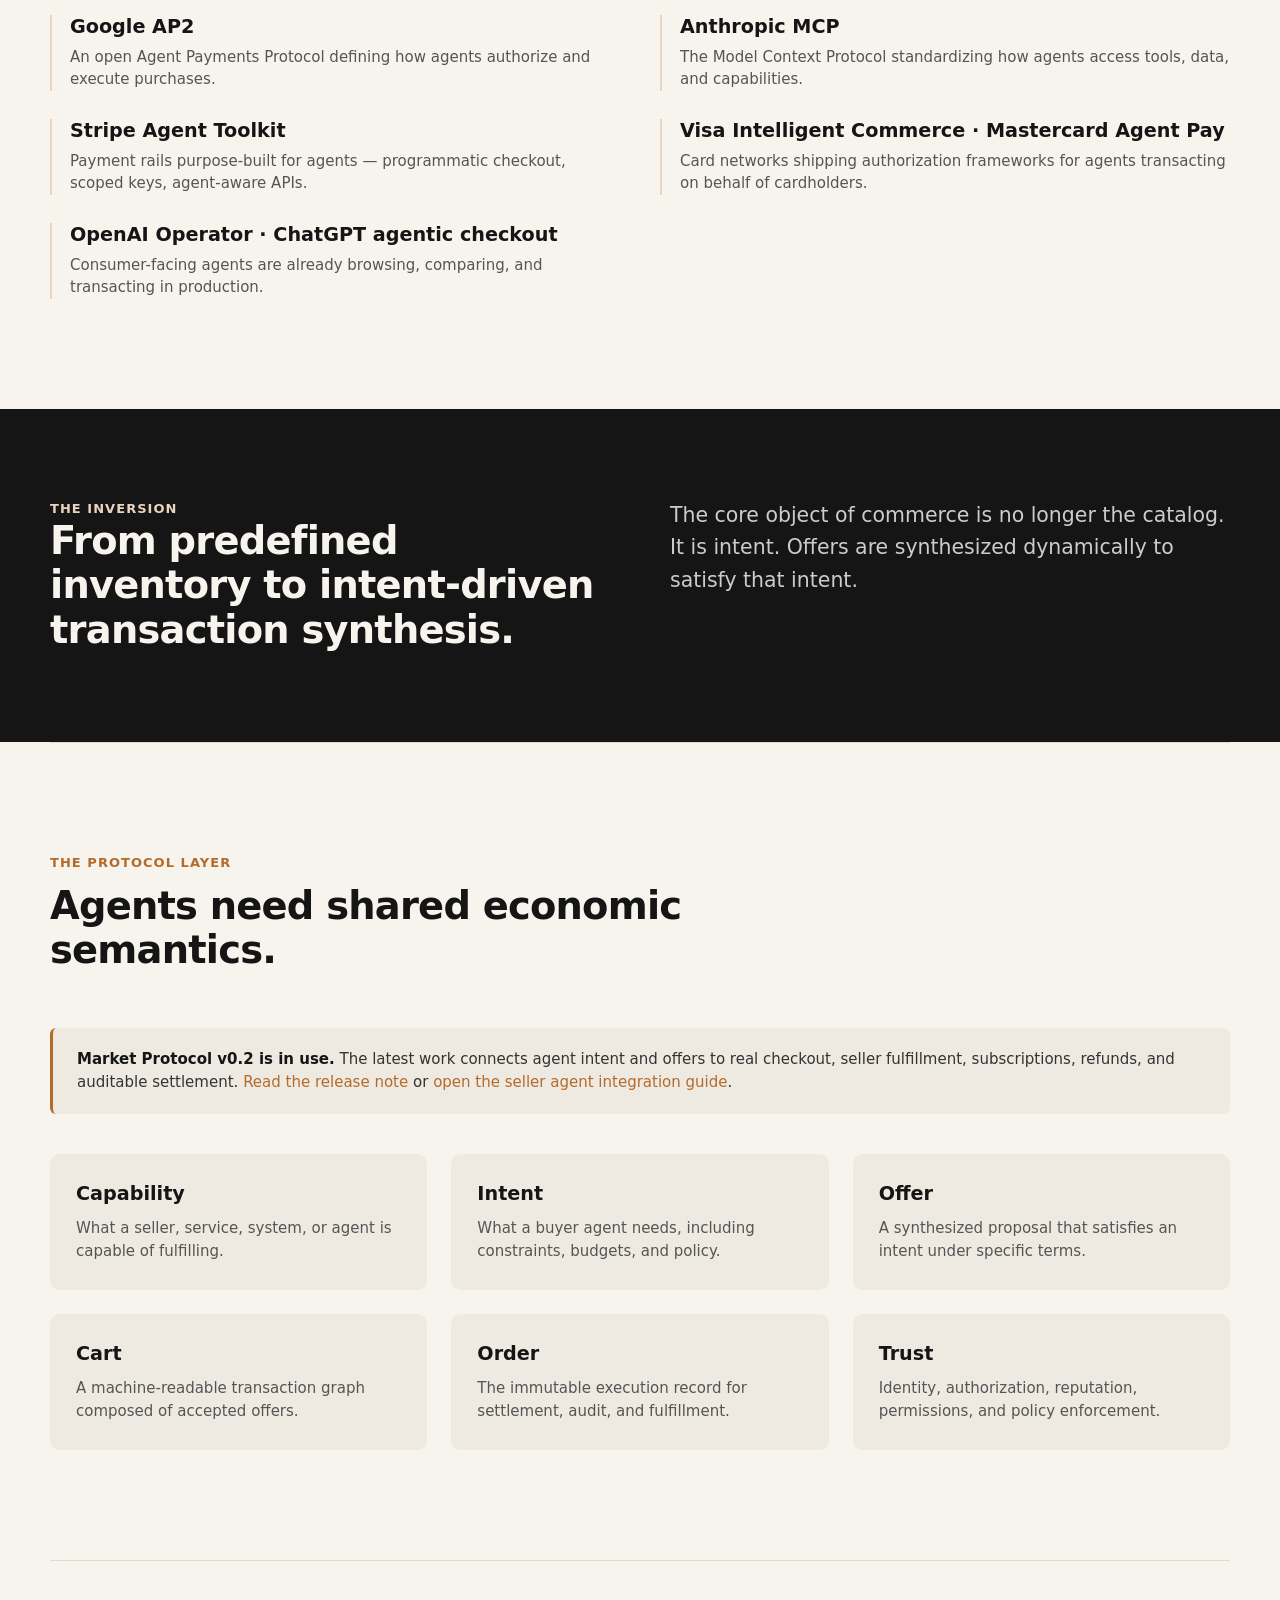
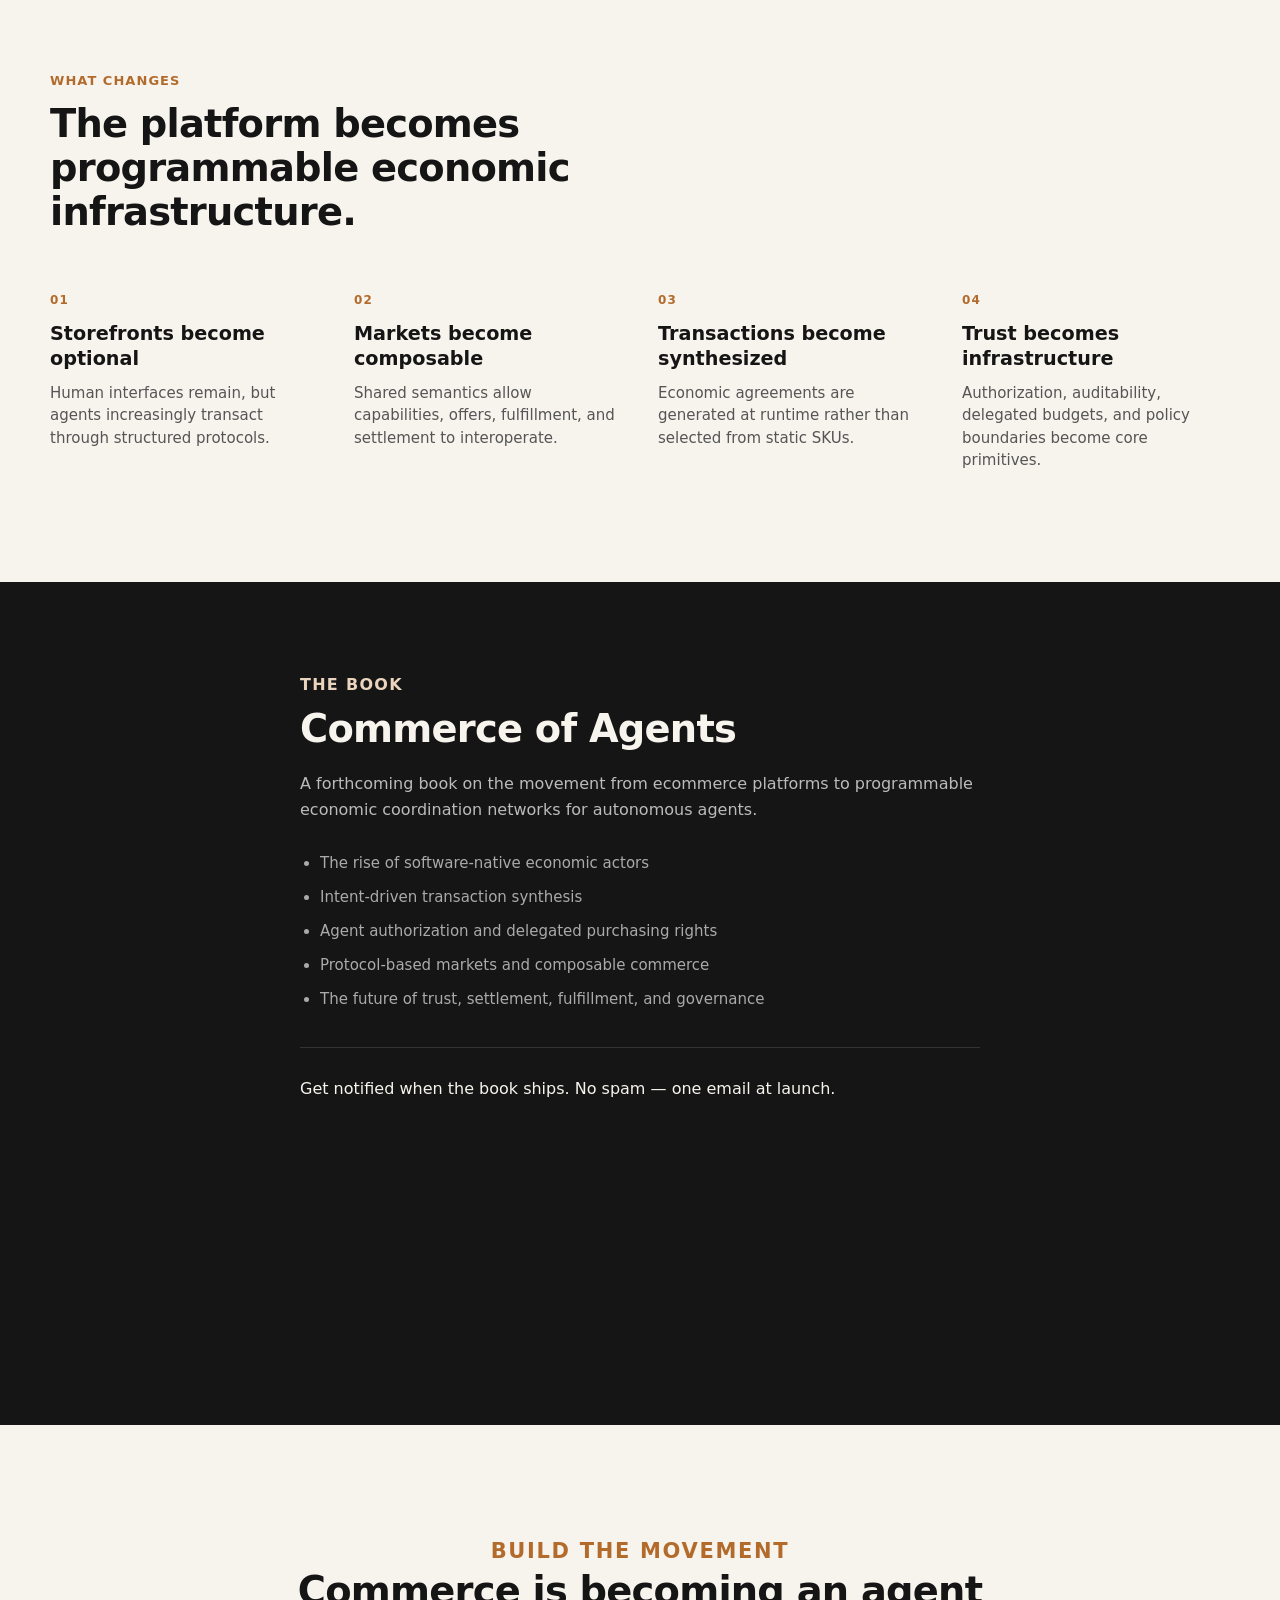
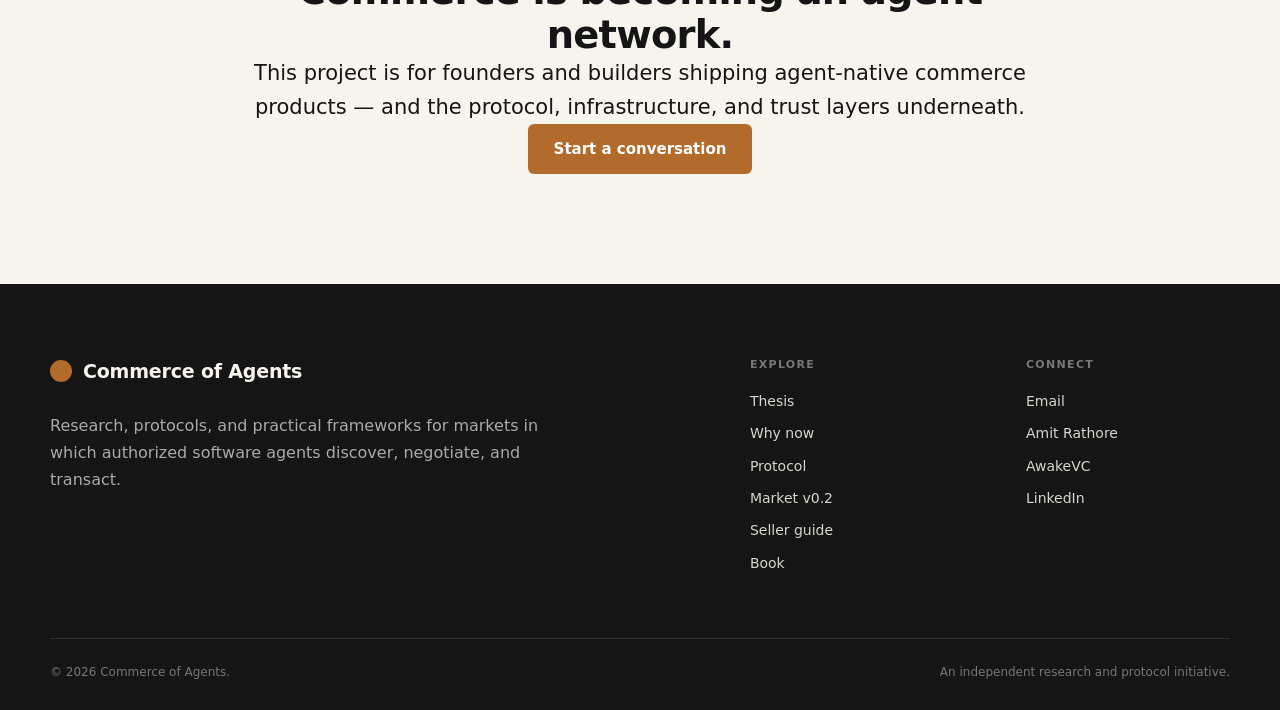
==== commit f188c2bb: "Align Commerce of Agents navigation across pages" ====
--- a/index.html
+++ b/index.html
@@ -31,11 +31,12 @@
       <span>Commerce of Agents</span>
     </a>
 
-    <nav class="nav">
+    <nav class="nav" aria-label="Main navigation">
       <a href="#thesis">Thesis</a>
       <a href="#why-now">Why now</a>
       <a href="#protocol">Protocol</a>
       <a href="market-protocol-0-2.html">Market v0.2</a>
+      <a href="seller-agent-v2.txt">Seller guide</a>
       <a href="#book">Book</a>
       <a href="#contact">Contact</a>
     </nav>
@@ -285,8 +286,8 @@
         <a href="#thesis">Thesis</a>
         <a href="#why-now">Why now</a>
         <a href="#protocol">Protocol</a>
-        <a href="market-protocol-0-2.html">Market v0.2 note</a>
-        <a href="seller-agent-v2.txt">Seller agent guide</a>
+        <a href="market-protocol-0-2.html">Market v0.2</a>
+        <a href="seller-agent-v2.txt">Seller guide</a>
         <a href="#book">Book</a>
       </nav>
 
--- a/styles.css
+++ b/styles.css
@@ -496,6 +496,9 @@
 }
 
 @media (max-width: 540px) {
+  .site-header { align-items: flex-start; flex-direction: column; gap: 16px; }
+  .nav { justify-content: flex-start; }
+
   .grid,
   .feature-list {
     grid-template-columns: 1fr;
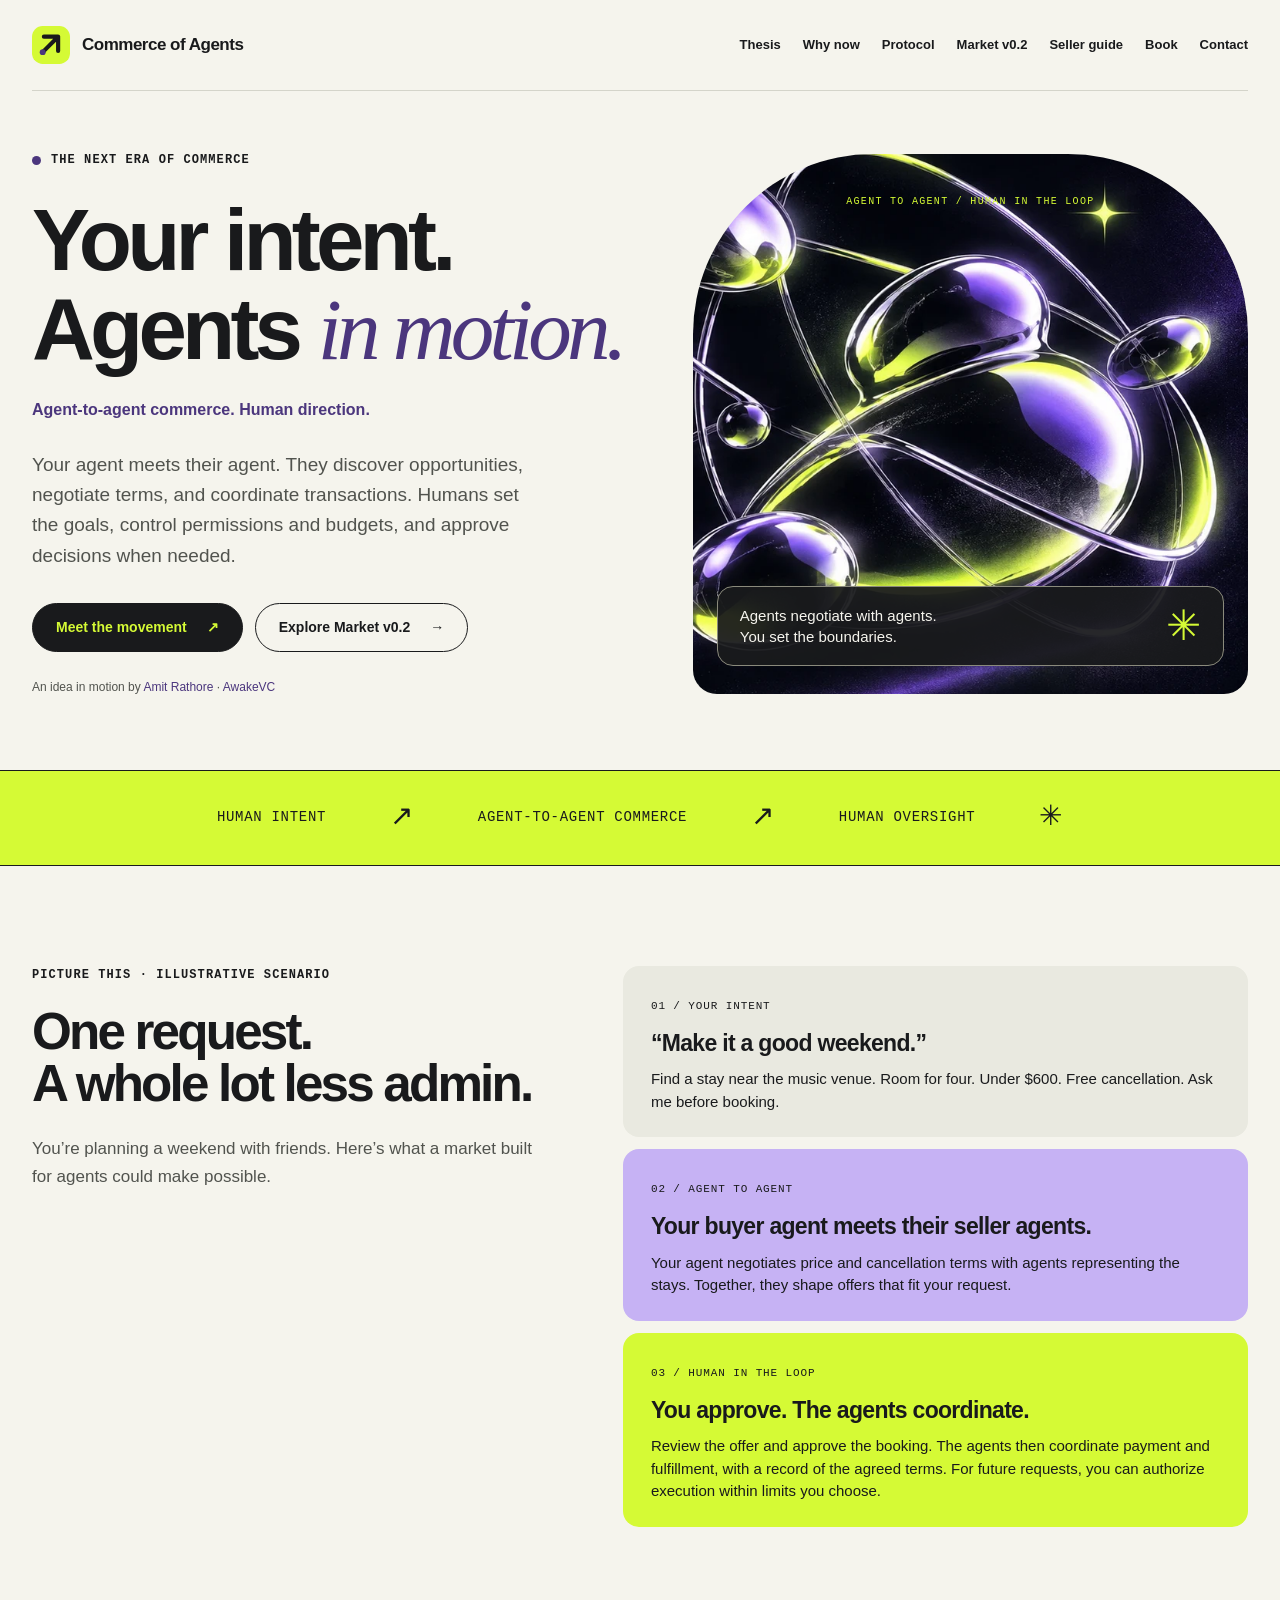
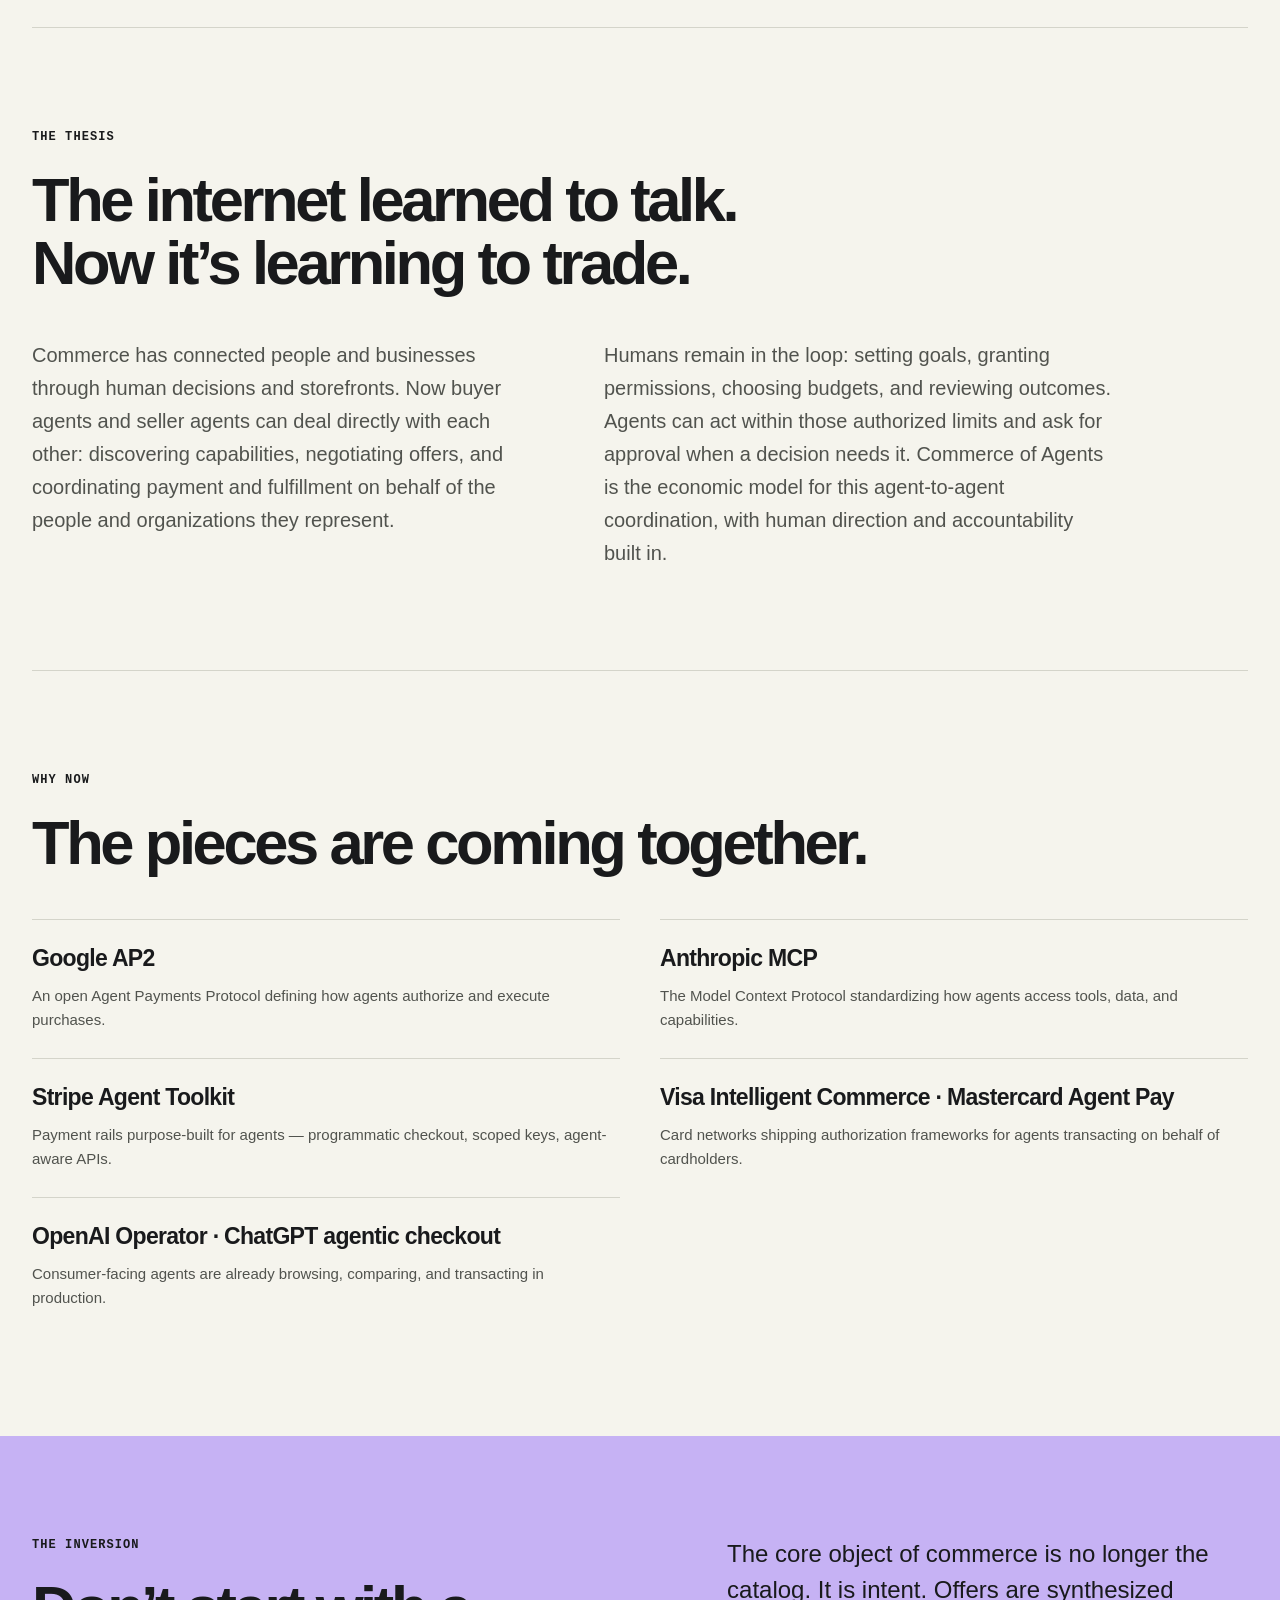
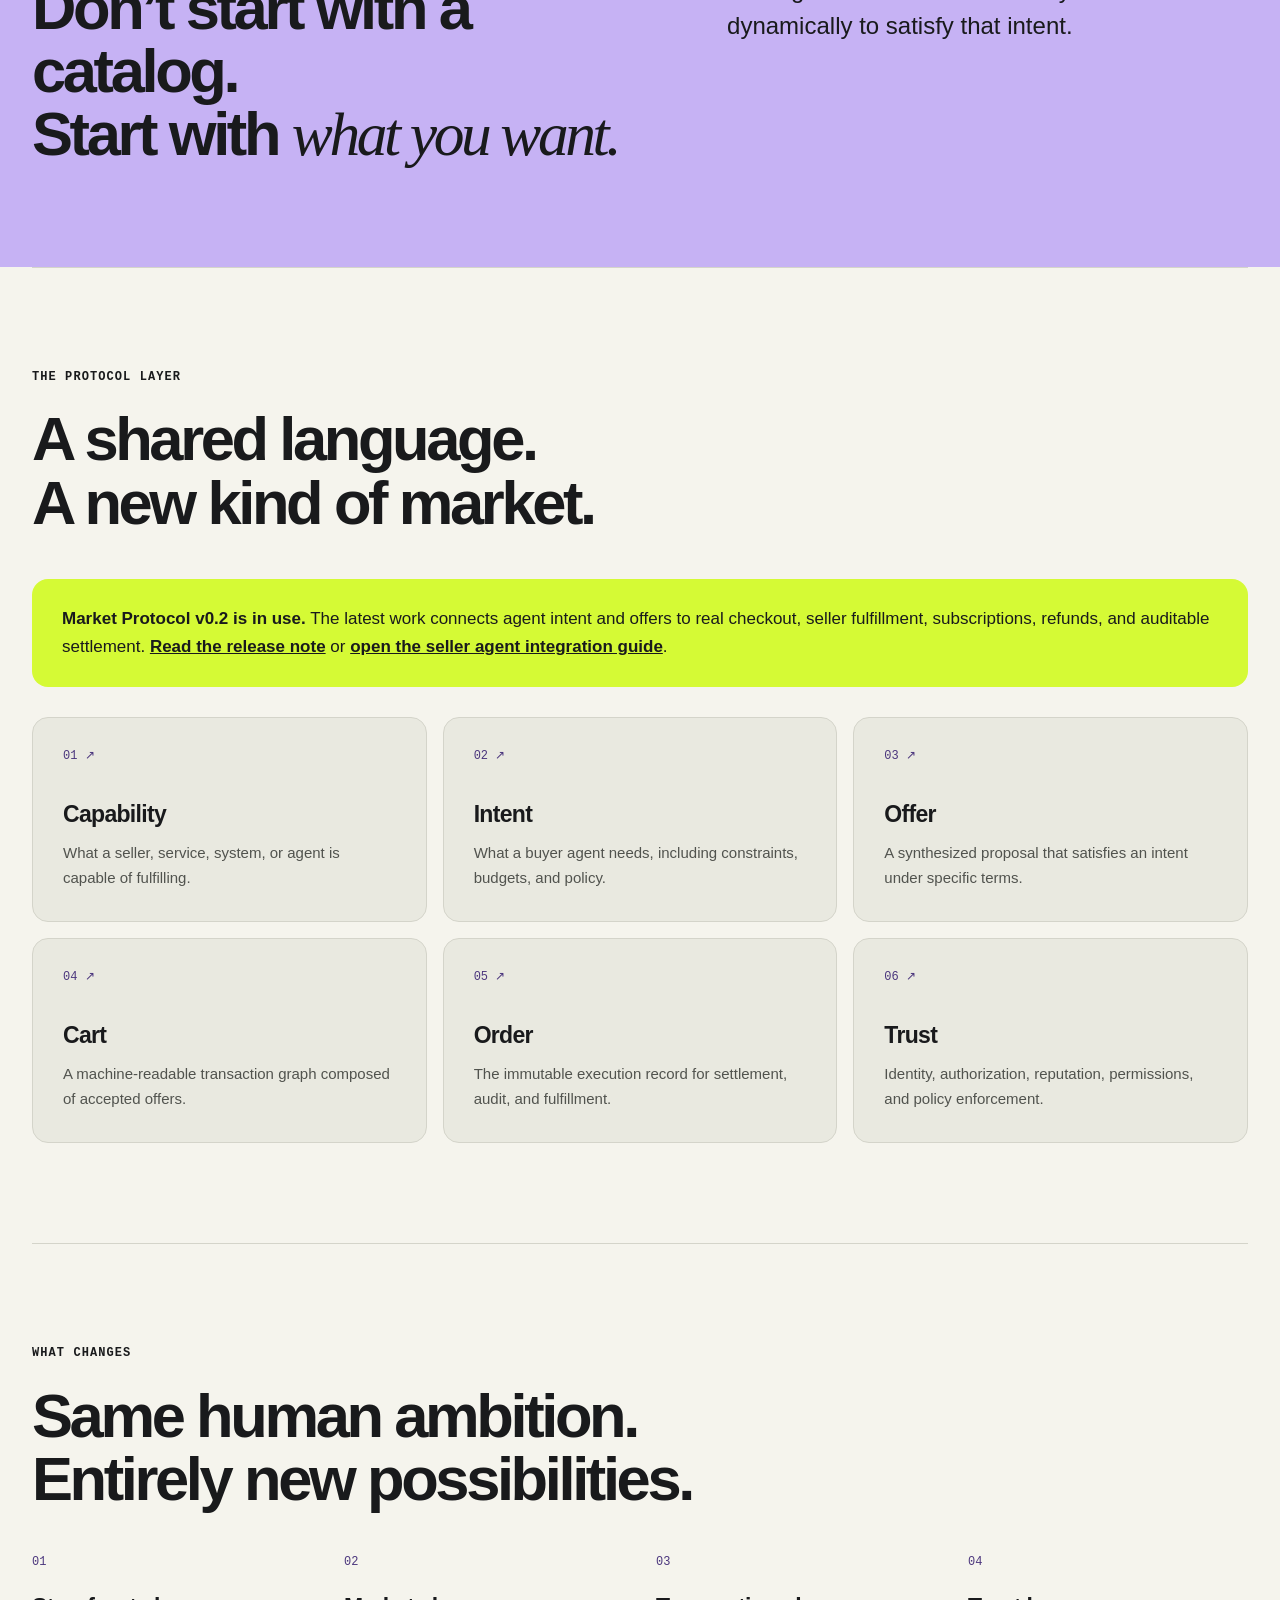
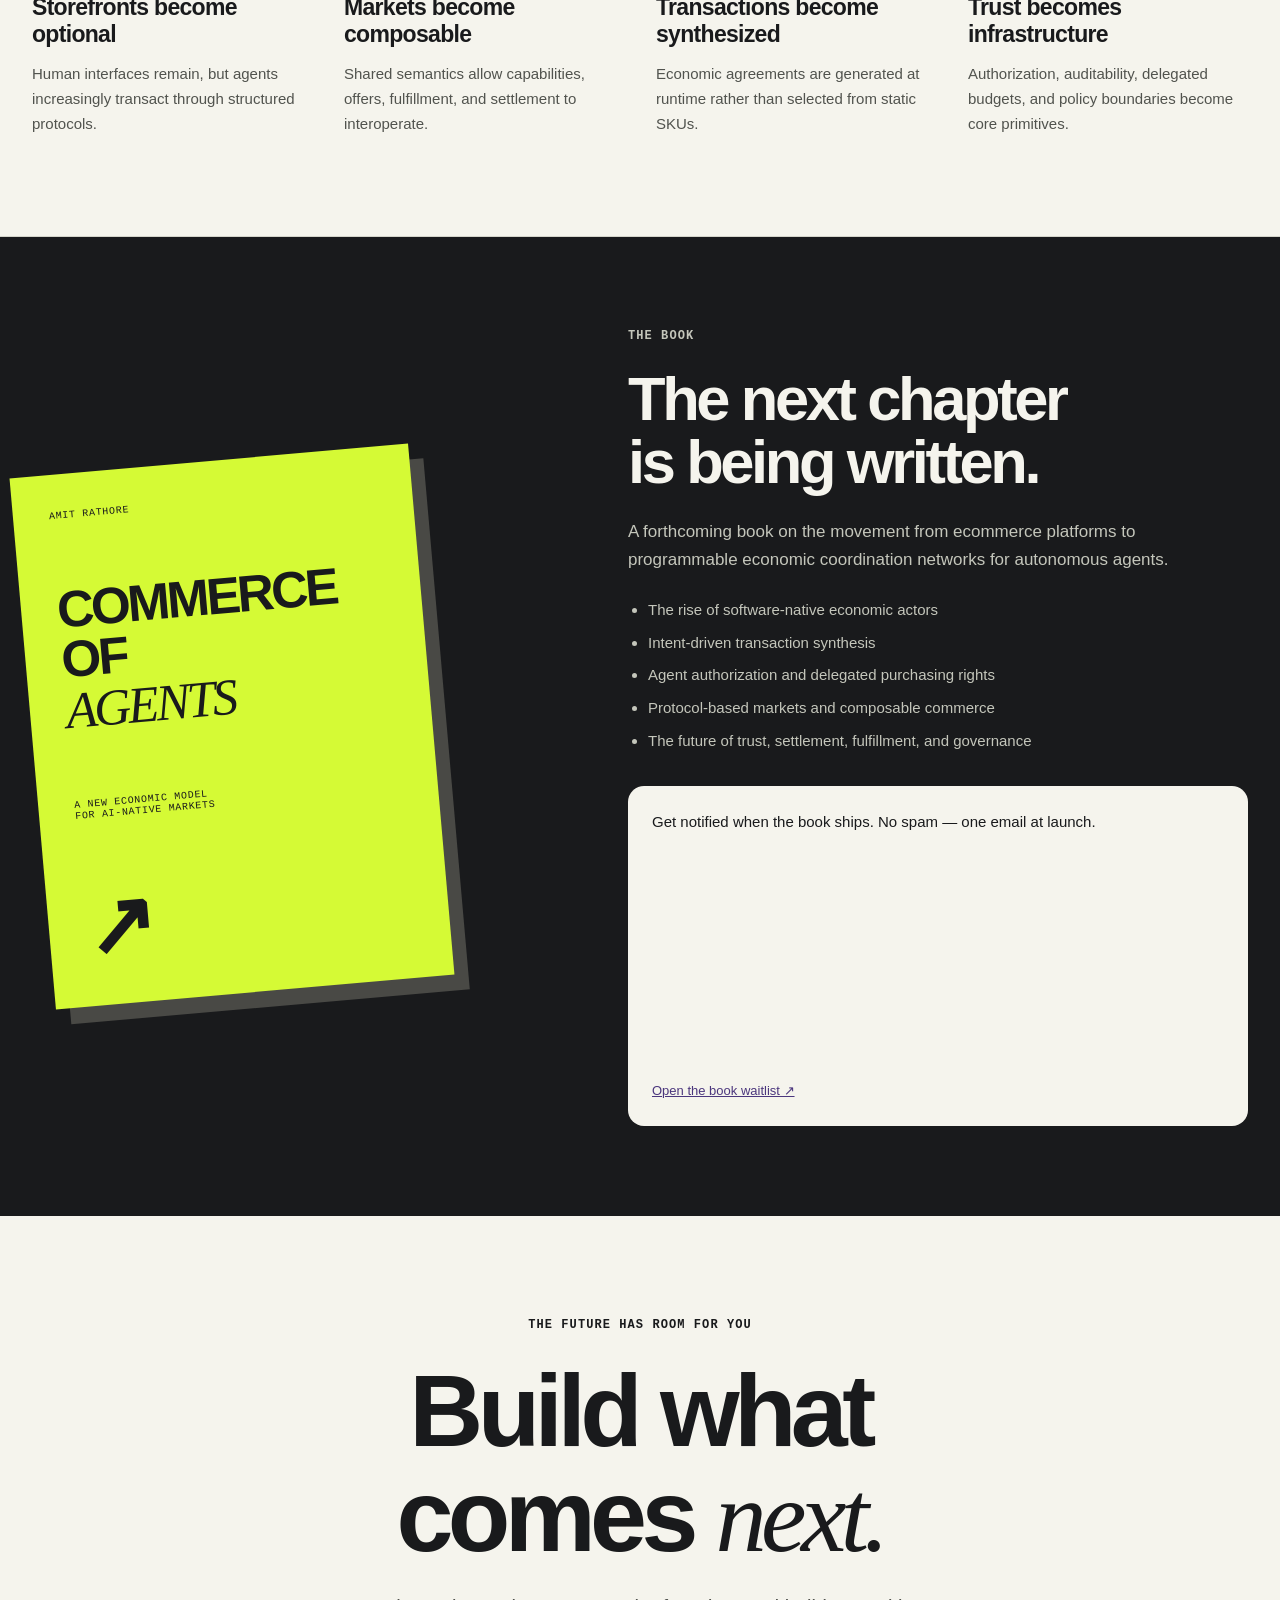
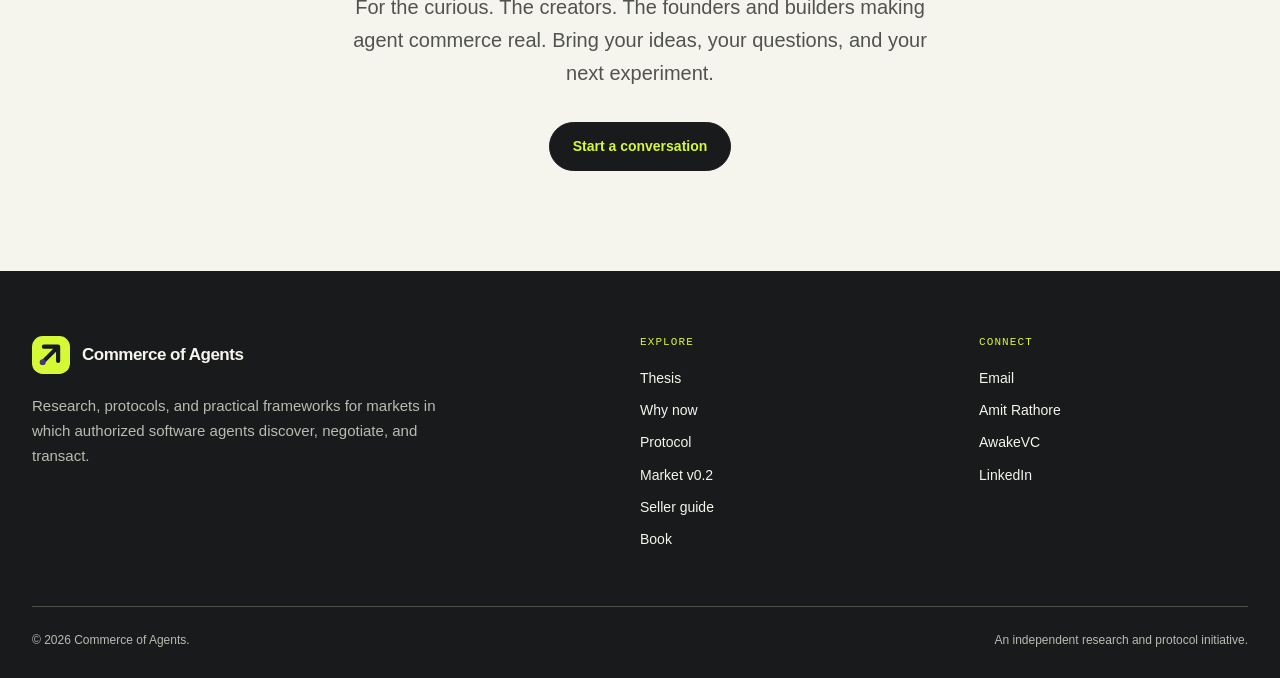
==== commit 3b96a560: "Redesign Commerce of Agents and clarify agent-to-agent commerce" ====
--- a/index.html
+++ b/index.html
@@ -3,28 +3,29 @@
 <head>
   <meta charset="utf-8" />
   <meta name="viewport" content="width=device-width, initial-scale=1" />
-  <title>Commerce of Agents</title>
-  <meta name="description" content="The economic model for markets where AI agents discover, negotiate, and transact on our behalf—turning intent into auditable, programmable commerce." />
+  <title>Commerce of Agents — Your intent. Agents in motion.</title>
+  <meta name="description" content="Your agent meets their agent. Discover agent-to-agent commerce, where AI agents negotiate and transact with human goals, permissions, budgets, and oversight." />
   <link rel="canonical" href="https://www.commerceofagents.com/" />
-  <meta property="og:title" content="Commerce of Agents — The New Architecture of AI-Native Markets" />
-  <meta property="og:description" content="From storefronts to agents: a clear framework for intent-driven, auditable, programmable commerce." />
+  <meta property="og:title" content="Commerce of Agents — Your intent. Agents in motion." />
+  <meta property="og:description" content="Your agent meets their agent. Discover agent-to-agent commerce, where AI agents negotiate and transact with human goals, permissions, budgets, and oversight." />
   <meta property="og:type" content="website" />
   <meta property="og:url" content="https://www.commerceofagents.com/" />
   <meta property="og:site_name" content="Commerce of Agents" />
-  <meta property="og:image" content="https://www.commerceofagents.com/og.png" />
+  <meta property="og:image" content="https://www.commerceofagents.com/og.png?v=20261012" />
   <meta property="og:image:width" content="1200" />
   <meta property="og:image:height" content="630" />
-  <meta property="og:image:alt" content="Commerce of Agents — Commerce is moving from storefronts to agents." />
+  <meta property="og:image:alt" content="Commerce of Agents: electric lime and lavender orbital artwork with the words Your intent. Agents in motion." />
   <meta name="twitter:card" content="summary_large_image" />
-  <meta name="twitter:title" content="Commerce of Agents — The New Architecture of AI-Native Markets" />
-  <meta name="twitter:description" content="From storefronts to agents: a clear framework for intent-driven, auditable, programmable commerce." />
-  <meta name="twitter:image" content="https://www.commerceofagents.com/og.png" />
-  <meta name="twitter:image:alt" content="Commerce of Agents — Commerce is moving from storefronts to agents." />
-  <link rel="icon" type="image/svg+xml" href="favicon.svg" />
+  <meta name="twitter:title" content="Commerce of Agents — Your intent. Agents in motion." />
+  <meta name="twitter:description" content="Your agent meets their agent. Discover agent-to-agent commerce, where AI agents negotiate and transact with human goals, permissions, budgets, and oversight." />
+  <meta name="twitter:image" content="https://www.commerceofagents.com/og.png?v=20261012" />
+  <meta name="twitter:image:alt" content="Commerce of Agents: electric lime and lavender orbital artwork with the words Your intent. Agents in motion." />
+  <link rel="icon" type="image/svg+xml" href="favicon.svg?v=20261012" />
   <link rel="stylesheet" href="styles.css" />
 </head>
 
 <body>
+  <a class="skip-link" href="#main">Skip to content</a>
   <header class="site-header">
     <a class="brand" href="#">
       <span class="brand-mark"></span>
@@ -42,64 +43,55 @@
     </nav>
   </header>
 
-  <main>
+  <main id="main">
     <section class="hero">
       <div class="hero-copy">
-        <p class="eyebrow">A new economic model for AI-native markets</p>
-        <h1>Commerce is moving from storefronts to agents.</h1>
-        <p class="hero-text">
-          From humans browsing catalogs to authorized agents coordinating
-          transactions between buyers, sellers, and the systems between them.
-        </p>
-        <p class="byline">
-          By Amit Rathore &middot;
-          <a href="https://awake.vc">AwakeVC</a> &middot;
-          <a href="https://linkedin.com/in/amitrathore">LinkedIn</a>
-        </p>
-
+        <p class="eyebrow"><span class="status-dot" aria-hidden="true"></span> The next era of commerce</p>
+        <h1>Your intent.<br>Agents <em>in motion.</em></h1>
+        <p class="hero-positioning">Agent-to-agent commerce. Human direction.</p>
+        <p class="hero-text">Your agent meets their agent. They discover opportunities, negotiate terms, and coordinate transactions. Humans set the goals, control permissions and budgets, and approve decisions when needed.</p>
         <div class="hero-actions">
-          <a class="button primary" href="#protocol">See the model</a>
-          <a class="button secondary" href="#book">Read the book thesis</a>
-        </div>
-      </div>
-
-      <div class="hero-card" aria-label="Commerce of Agents transaction model">
-        <div class="flow-step">
-          <span>01</span>
-          <strong>Intent</strong>
-          <p>A buyer agent declares a need, constraints, budget, and policy.</p>
-        </div>
-        <div class="flow-arrow"></div>
-        <div class="flow-step">
-          <span>02</span>
-          <strong>Offer</strong>
-          <p>Seller agents synthesize economically valid proposals dynamically.</p>
-        </div>
-        <div class="flow-arrow"></div>
-        <div class="flow-step">
-          <span>03</span>
-          <strong>Execution</strong>
-          <p>The accepted offer becomes an auditable transaction contract.</p>
-        </div>
+          <a class="button primary" href="#thesis">Meet the movement <span aria-hidden="true">↗</span></a>
+          <a class="button secondary" href="market-protocol-0-2.html">Explore Market v0.2 <span aria-hidden="true">→</span></a>
+        </div>
+        <p class="byline">An idea in motion by <a href="https://amitrathore.com">Amit Rathore</a> · <a href="https://awake.vc">AwakeVC</a></p>
+      </div>
+      <div class="hero-visual">
+        <img src="agent-orbits.webp" alt="Sculptural chrome and lime loops connecting like agents in a network" width="720" height="800" fetchpriority="high">
+        <span class="visual-label">AGENT TO AGENT / HUMAN IN THE LOOP</span>
+        <div class="orbit-note"><span aria-hidden="true">✳</span> Agents negotiate with agents.<br>You set the boundaries.</div>
+      </div>
+    </section>
+    <div class="signal-strip" aria-label="The commerce flow"><span>Human intent</span><b aria-hidden="true">↗</b><span>Agent-to-agent commerce</span><b aria-hidden="true">↗</b><span>Human oversight</span><b aria-hidden="true">✳</b></div>
+    <section class="section example" aria-labelledby="example-heading">
+      <div class="section-heading"><p class="eyebrow">Picture this · illustrative scenario</p><h2 id="example-heading">One request.<br>A whole lot less admin.</h2><p class="section-intro">You’re planning a weekend with friends. Here’s what a market built for agents could make possible.</p></div>
+      <div class="example-flow">
+        <article class="flow-step"><span>01 / YOUR INTENT</span><h3>“Make it a good weekend.”</h3><p>Find a stay near the music venue. Room for four. Under $600. Free cancellation. Ask me before booking.</p></article>
+        <article class="flow-step"><span>02 / AGENT TO AGENT</span><h3>Your buyer agent meets their seller agents.</h3><p>Your agent negotiates price and cancellation terms with agents representing the stays. Together, they shape offers that fit your request.</p></article>
+        <article class="flow-step"><span>03 / HUMAN IN THE LOOP</span><h3>You approve. The agents coordinate.</h3><p>Review the offer and approve the booking. The agents then coordinate payment and fulfillment, with a record of the agreed terms. For future requests, you can authorize execution within limits you choose.</p></article>
       </div>
     </section>
 
     <section id="thesis" class="section">
       <div class="section-heading">
         <p class="eyebrow">The thesis</p>
-        <h2>Agentic commerce is behavior. Commerce of Agents is an economic model.</h2>
+        <h2>The internet learned to talk.<br>Now it’s learning to trade.</h2>
       </div>
 
       <div class="two-column">
         <p>
-          Traditional ecommerce was built for people navigating storefronts.
-          AI-native commerce is built for agents expressing intent, evaluating
-          constraints, negotiating terms, and coordinating fulfillment.
-        </p>
-        <p>
-          The primary economic actor is no longer always the human user or the
-          merchant. Increasingly, it is an agent acting within explicit boundaries
-          on behalf of humans, organizations, workflows, and other systems.
+          Commerce has connected people and businesses through human decisions
+          and storefronts. Now buyer agents and seller agents can deal directly
+          with each other: discovering capabilities, negotiating offers, and
+          coordinating payment and fulfillment on behalf of the people and
+          organizations they represent.
+        </p>
+        <p>
+          Humans remain in the loop: setting goals, granting permissions,
+          choosing budgets, and reviewing outcomes. Agents can act within those
+          authorized limits and ask for approval when a decision needs it.
+          Commerce of Agents is the economic model for this agent-to-agent
+          coordination, with human direction and accountability built in.
         </p>
       </div>
     </section>
@@ -107,7 +99,7 @@
     <section id="why-now" class="section">
       <div class="section-heading">
         <p class="eyebrow">Why now</p>
-        <h2>The infrastructure for agent commerce is already shipping.</h2>
+        <h2>The pieces are coming together.</h2>
       </div>
 
       <div class="why-now-list">
@@ -138,7 +130,7 @@
       <div class="split">
         <div>
           <p class="eyebrow">The inversion</p>
-          <h2>From predefined inventory to intent-driven transaction synthesis.</h2>
+          <h2>Don’t start with a catalog.<br>Start with <em>what you want.</em></h2>
         </div>
         <div class="large-text">
           <p>
@@ -152,7 +144,7 @@
     <section id="protocol" class="section">
       <div class="section-heading">
         <p class="eyebrow">The protocol layer</p>
-        <h2>Agents need shared economic semantics.</h2>
+        <h2>A shared language.<br>A new kind of market.</h2>
       </div>
 
       <div class="protocol-callout">
@@ -196,7 +188,7 @@
     <section class="section">
       <div class="section-heading">
         <p class="eyebrow">What changes</p>
-        <h2>The platform becomes programmable economic infrastructure.</h2>
+        <h2>Same human ambition.<br>Entirely new possibilities.</h2>
       </div>
 
       <div class="feature-list">
@@ -224,9 +216,10 @@
     </section>
 
     <section id="book" class="section book">
+      <div class="book-cover" aria-hidden="true"><span>AMIT RATHORE</span><strong>COMMERCE<br>OF<br><i>AGENTS</i></strong><span>A NEW ECONOMIC MODEL<br>FOR AI-NATIVE MARKETS</span><b>↗</b></div>
       <div class="book-panel">
         <p class="eyebrow">The book</p>
-        <h2>Commerce of Agents</h2>
+        <h2>The next chapter<br>is being written.</h2>
         <p>
           A forthcoming book on the movement from ecommerce platforms to
           programmable economic coordination networks for autonomous agents.
@@ -242,7 +235,7 @@
         <div class="waitlist">
           <p class="waitlist-pitch">Get notified when the book ships. No spam &mdash; one email at launch.</p>
           <iframe
-            data-tally-src="https://tally.so/embed/0QkZEy?alignLeft=1&hideTitle=1&transparentBackground=1&dynamicHeight=1"
+            src="https://tally.so/embed/0QkZEy?alignLeft=1&hideTitle=1&transparentBackground=1&dynamicHeight=1"
             loading="lazy"
             width="100%"
             height="220"
@@ -252,17 +245,16 @@
             title="Commerce of Agents book waitlist"
           ></iframe>
           <script src="https://tally.so/widgets/embed.js"></script>
+          <p class="waitlist-fallback"><a href="https://tally.so/r/0QkZEy" target="_blank" rel="noopener noreferrer">Open the book waitlist ↗</a></p>
         </div>
       </div>
     </section>
 
     <section id="contact" class="section final">
-      <p class="eyebrow">Build the movement</p>
-      <h2>Commerce is becoming an agent network.</h2>
+      <p class="eyebrow">The future has room for you</p>
+      <h2>Build what<br>comes <em>next.</em></h2>
       <p>
-        This project is for founders and builders shipping agent-native commerce
-        products &mdash; and the protocol, infrastructure, and trust layers
-        underneath.
+        For the curious. The creators. The founders and builders making agent commerce real. Bring your ideas, your questions, and your next experiment.
       </p>
       <a class="button primary" href="mailto:hello@commerceofagents.com">Start a conversation</a>
     </section>
--- a/styles.css
+++ b/styles.css
@@ -1,522 +1,948 @@
 :root {
-  --bg: #f7f4ee;
-  --text: #151515;
-  --accent: #b36b2c;
-  --soft: #ead4bd;
-  --border: #ddd9d0;
-  --max: 1180px;
-  --card-bg: #eeeae2;
-}
-
-*, *::before, *::after { box-sizing: border-box; margin: 0; padding: 0; }
-
-html { scroll-behavior: smooth; }
+  --bg:#f5f4ed;
+  --text:#191a1c;
+  --accent:#4b367d;
+  --lime:#d5fa35;
+  --violet:#c6b2f4;
+  --soft:#c6b2f4;
+  --border:#d4d4ca;
+  --muted:#51534e;
+  --card-bg:#e9e9e0;
+  --max:1240px;
+}
+
+*,*::before,*::after {
+  box-sizing:border-box;
+  margin:0;
+  padding:0;
+}
+
+html {
+  scroll-behavior:smooth;
+  scroll-padding-top:24px;
+}
 
 body {
-  background: var(--bg);
-  color: var(--text);
-  font-family: 'Inter', system-ui, -apple-system, sans-serif;
-  font-size: clamp(16px, 1.1vw, 18px);
-  line-height: 1.6;
-  -webkit-font-smoothing: antialiased;
-}
-
-a { color: var(--accent); text-decoration: none; }
-a:hover { text-decoration: underline; }
-
-/* ── Header ── */
+  background:var(--bg);
+  color:var(--text);
+  font-family:Arial,Helvetica,sans-serif;
+  font-size:17px;
+  line-height:1.65;
+  -webkit-font-smoothing:antialiased;
+}
+
+a {
+  color:var(--accent);
+  text-decoration:none;
+}
+
+a:hover {
+  text-decoration:underline;
+  text-underline-offset:4px;
+}
+
+a:focus-visible {
+  outline:3px solid #7350bf;
+  outline-offset:5px;
+}
+
+::selection {
+  background:var(--lime);
+  color:var(--text);
+}
+
+.skip-link {
+  position:absolute;
+  top:-100px;
+  left:20px;
+  padding:12px;
+  background:var(--lime);
+  z-index:10;
+}
+
+.skip-link:focus {
+  top:12px;
+}
+
 .site-header {
-  display: flex;
-  align-items: center;
-  justify-content: space-between;
-  width: min(var(--max), calc(100% - 32px));
-  margin: 0 auto;
-  padding: 24px 0;
+  width:min(var(--max),calc(100% - 64px));
+  margin:auto;
+  display:flex;
+  align-items:center;
+  justify-content:space-between;
+  gap:28px;
+  padding:26px 0;
+  border-bottom:1px solid var(--border);
+}
+
+.brand,.footer-brand {
+  display:flex;
+  align-items:center;
+  gap:12px;
+  color:inherit;
+  font-size:17px;
+  font-weight:800;
+  letter-spacing:-.5px;
+  line-height:1.15;
 }
 
 .brand {
-  display: flex;
-  align-items: center;
-  gap: 10px;
-  font-weight: 600;
-  font-size: 17px;
-  color: var(--text);
+  max-width:220px;
 }
 
 .brand-mark {
-  width: 22px;
-  height: 22px;
-  background: var(--accent);
-  border-radius: 50%;
-  flex-shrink: 0;
-}
-
-.nav { display: flex; gap: 28px; }
-.nav { flex-wrap: wrap; justify-content: flex-end; }
-.nav a { font-size: 15px; color: var(--text); font-weight: 500; }
-.nav a:hover { color: var(--accent); text-decoration: none; }
-
-/* ── Sections ── */
+  background:url('favicon.svg') center/contain no-repeat;
+  width:38px;
+  height:38px;
+  flex-shrink:0;
+}
+
+.nav {
+  display:flex;
+  flex-wrap:wrap;
+  justify-content:flex-end;
+  gap:12px 22px;
+}
+
+.nav a {
+  color:var(--text);
+  font-size:13px;
+  font-weight:700;
+  padding:5px 0;
+}
+
+.nav a[aria-current] {
+  border-bottom:2px solid var(--accent);
+}
+
+h1,h2,h3 {
+  line-height:1.03;
+  letter-spacing:-.055em;
+}
+
+h1 {
+  font-size:clamp(58px,6.8vw,96px);
+  font-weight:800;
+  margin-top:24px;
+}
+
+h2 {
+  font-size:clamp(36px,4.8vw,66px);
+  font-weight:800;
+}
+
+h3 {
+  font-size:23px;
+  letter-spacing:-.03em;
+  line-height:1.15;
+}
+
+em {
+  font-family:Georgia,serif;
+  font-weight:400;
+}
+
+h1 em {
+  color:var(--accent);
+}
+
+.eyebrow {
+  font-family:monospace;
+  font-size:12px;
+  letter-spacing:.09em;
+  text-transform:uppercase;
+  font-weight:600;
+  display:flex;
+  align-items:center;
+  gap:10px;
+}
+
+.status-dot {
+  width:9px;
+  height:9px;
+  background:var(--accent);
+  border-radius:50%;
+}
+
+.hero {
+  width:min(var(--max),calc(100% - 64px));
+  margin:auto;
+  display:grid;
+  grid-template-columns:1.1fr 1fr;
+  gap:50px;
+  align-items:center;
+  padding:60px 0 72px;
+}
+
+.hero-positioning {
+  margin-top: 24px;
+  font-size: 16px;
+  font-weight: 700;
+  line-height: 1.4;
+  color: var(--accent);
+}
+
+.hero-text {
+  font-size:19px;
+  line-height:1.6;
+  color:var(--muted);
+  max-width:500px;
+  margin-top:28px;
+}
+
+.hero-actions {
+  display:flex;
+  flex-wrap:wrap;
+  gap:12px;
+  margin-top:32px;
+}
+
+.button {
+  display:inline-flex;
+  align-items:center;
+  justify-content:center;
+  gap:20px;
+  border:1px solid var(--text);
+  border-radius:100px;
+  padding:15px 23px;
+  font-size:14px;
+  line-height:1.2;
+  font-weight:700;
+  transition:transform .2s,background .2s;
+}
+
+.button:hover {
+  transform:translateY(-3px);
+  text-decoration:none;
+}
+
+.button.primary {
+  background:var(--text);
+  color:var(--lime);
+}
+
+.button.secondary {
+  color:var(--text);
+}
+
+.button.secondary:hover {
+  background:var(--violet);
+}
+
+.byline {
+  margin-top:26px;
+  font-size:12px;
+  color:var(--muted);
+}
+
+.hero-visual {
+  position:relative;
+  min-width:0;
+  background:#18171c;
+  height:540px;
+  border-radius:180px 180px 24px 24px;
+  overflow:hidden;
+}
+
+.hero-visual img {
+  width:100%;
+  height:100%;
+  object-fit:cover;
+}
+
+.visual-label {
+  position:absolute;
+  top:42px;
+  left:0;
+  width:100%;
+  text-align:center;
+  font:10px monospace;
+  letter-spacing:.13em;
+  color:var(--lime);
+}
+
+.orbit-note {
+  position:absolute;
+  bottom:28px;
+  left:24px;
+  right:24px;
+  border:1px solid #8a8a7c;
+  border-radius:16px;
+  padding:18px 22px;
+  color:var(--bg);
+  background:#191a1cef;
+  font-size:15px;
+  line-height:1.4;
+  display:block;
+}
+
+.orbit-note span {
+  float:right;
+  font-size:42px;
+  color:var(--lime);
+  line-height:1;
+}
+
+.signal-strip {
+  background:var(--lime);
+  border-block:1px solid var(--text);
+  display:flex;
+  align-items:center;
+  justify-content:center;
+  gap:clamp(20px,5vw,80px);
+  padding:24px 32px;
+  text-transform:uppercase;
+  font-family:monospace;
+  font-size:14px;
+  letter-spacing:.05em;
+}
+
+.signal-strip b {
+  font-size:28px;
+  font-weight:400;
+}
+
 .section {
-  width: min(var(--max), calc(100% - 32px));
-  margin: 0 auto;
-  padding: 110px 0;
-  border-top: 1px solid var(--border);
+  width:min(var(--max),calc(100% - 64px));
+  margin:auto;
+  padding:100px 0;
+  border-top:1px solid var(--border);
 }
 
 .section-heading {
-  max-width: 680px;
-  margin-bottom: 56px;
-}
-
-.section-heading h2 { margin-top: 10px; }
-
-/* ── Eyebrow ── */
-.eyebrow {
-  font-size: 13px;
-  font-weight: 600;
-  letter-spacing: .08em;
-  text-transform: uppercase;
-  color: var(--accent);
-}
-
-/* ── Typography ── */
-h1 {
-  font-size: clamp(36px, 4.5vw, 60px);
-  font-weight: 700;
-  line-height: 1.08;
-  letter-spacing: -.02em;
-  margin-top: 16px;
-}
-
-h2 {
-  font-size: clamp(26px, 3vw, 42px);
-  font-weight: 700;
-  line-height: 1.15;
-  letter-spacing: -.02em;
-}
-
-h3 {
-  font-size: clamp(17px, 1.5vw, 21px);
-  font-weight: 600;
-  line-height: 1.3;
-}
-
-/* ── Buttons ── */
-.button {
-  display: inline-block;
-  padding: 13px 26px;
-  border-radius: 6px;
-  font-size: 15px;
-  font-weight: 600;
-  cursor: pointer;
-  transition: opacity .15s;
-}
-.button:hover { opacity: .85; text-decoration: none; }
-
-.button.primary {
-  background: var(--accent);
-  color: #fff;
-}
-
-.button.secondary {
-  background: transparent;
-  color: var(--text);
-  border: 1.5px solid var(--border);
-}
-
-/* ── Hero ── */
-.hero {
-  display: grid;
-  grid-template-columns: 1fr 1fr;
-  gap: 60px;
-  align-items: center;
-  width: min(var(--max), calc(100% - 32px));
-  margin: 0 auto;
-  padding: 90px 0 110px;
-}
-
-.hero-text {
-  margin-top: 20px;
-  font-size: clamp(16px, 1.2vw, 19px);
-  color: #444;
-  max-width: 520px;
-}
-
-.hero-actions {
-  display: flex;
-  gap: 14px;
-  margin-top: 36px;
-  flex-wrap: wrap;
-}
-
-/* Hero card */
-.hero-card {
-  background: var(--card-bg);
-  border-radius: 14px;
-  padding: 36px 32px;
-  display: flex;
-  flex-direction: column;
-  gap: 0;
+  max-width:850px;
+  margin-bottom:45px;
+}
+
+.section-heading h2 {
+  margin-top:20px;
+}
+
+.section-intro {
+  max-width:520px;
+  margin-top:24px;
+  color:var(--muted);
+}
+
+.example {
+  display:grid;
+  grid-template-columns:1fr 1.2fr;
+  gap:70px;
+  border:0;
+}
+
+.example h2 {
+  font-size:clamp(36px,4vw,56px);
+}
+
+.example-flow {
+  display:flex;
+  flex-direction:column;
+  gap:12px;
 }
 
 .flow-step {
-  padding: 20px 0;
+  padding:24px 28px;
+  background:var(--card-bg);
+  border-radius:16px;
+}
+
+.flow-step:nth-child(2) {
+  background:var(--violet);
+}
+
+.flow-step:nth-child(3) {
+  background:var(--lime);
 }
 
 .flow-step span {
-  display: block;
-  font-size: 12px;
-  font-weight: 700;
-  letter-spacing: .1em;
-  color: var(--accent);
-  margin-bottom: 4px;
-}
-
-.flow-step strong {
-  display: block;
-  font-size: 18px;
-  font-weight: 700;
-  margin-bottom: 6px;
+  font:11px monospace;
+  letter-spacing:.08em;
+}
+
+.flow-step h3 {
+  margin:12px 0;
 }
 
 .flow-step p {
-  font-size: 14px;
-  color: #555;
-  line-height: 1.5;
-}
-
-.flow-arrow {
-  width: 1px;
-  height: 22px;
-  background: var(--border);
-  margin-left: 1px;
-}
-
-/* ── Two-column text ── */
+  font-size:15px;
+  line-height:1.5;
+}
+
 .two-column {
-  display: grid;
-  grid-template-columns: 1fr 1fr;
-  gap: 48px;
-}
-
-.two-column p { font-size: clamp(16px, 1.15vw, 19px); color: #333; }
-
-/* ── Contrast band ── */
+  display:grid;
+  grid-template-columns:1fr 1fr;
+  gap:64px;
+  max-width:1080px;
+}
+
+.two-column p {
+  font-size:20px;
+  color:var(--muted);
+}
+
+.why-now-list {
+  display:grid;
+  grid-template-columns:1fr 1fr;
+  gap:0 40px;
+}
+
+.why-now-list>div {
+  padding:25px 0;
+  border-top:1px solid var(--border);
+}
+
+.why-now-list h3 {
+  margin-bottom:12px;
+}
+
+.why-now-list p {
+  color:var(--muted);
+  font-size:15px;
+}
+
 .contrast {
-  background: var(--text);
-  color: var(--bg);
-  width: 100%;
-  max-width: 100%;
-  padding: 90px 0;
-  border-top: 0;
-}
-
-.contrast .split {
-  width: min(var(--max), calc(100% - 32px));
-  margin: 0 auto;
-  display: grid;
-  grid-template-columns: 1fr 1fr;
-  gap: 60px;
-  align-items: start;
-}
-
-.contrast h2 { color: var(--bg); }
-.contrast .eyebrow { color: var(--soft); }
+  background:var(--violet);
+  width:100%;
+  border:0;
+}
+
+.split {
+  width:min(var(--max),calc(100% - 64px));
+  margin:auto;
+  display:grid;
+  grid-template-columns:1.2fr 1fr;
+  gap:70px;
+}
+
+.contrast h2 {
+  margin-top:20px;
+}
 
 .large-text p {
-  font-size: clamp(18px, 1.6vw, 24px);
-  color: #ccc;
-  line-height: 1.6;
-}
-
-/* ── Protocol grid ── */
+  font-size:24px;
+  line-height:1.5;
+}
+
+.protocol-callout {
+  background:var(--lime);
+  padding:26px 30px;
+  border-radius:16px;
+  margin-bottom:30px;
+}
+
+.protocol-callout a {
+  text-decoration:underline;
+  color:var(--text);
+  font-weight:700;
+}
+
 .grid {
-  display: grid;
-  grid-template-columns: repeat(3, 1fr);
-  gap: 24px;
+  display:grid;
+  grid-template-columns:repeat(3,1fr);
+  gap:16px;
+  counter-reset:primitives;
 }
 
 .card {
-  background: var(--card-bg);
-  border-radius: 10px;
-  padding: 28px 26px;
-}
-
-.card h3 { margin-bottom: 10px; }
-.card p  { font-size: 15px; color: #555; line-height: 1.5; }
-
-/* ── Feature list ── */
+  background:var(--card-bg);
+  border:1px solid var(--border);
+  padding:30px;
+  border-radius:16px;
+  counter-increment:primitives;
+}
+
+.card::before {
+  content:'0' counter(primitives) ' ↗';
+  font:12px monospace;
+  display:block;
+  margin-bottom:38px;
+  color:var(--accent);
+}
+
+.card h3 {
+  margin-bottom:14px;
+}
+
+.card p {
+  font-size:15px;
+  color:var(--muted);
+}
+
 .feature-list {
-  display: grid;
-  grid-template-columns: repeat(4, 1fr);
-  gap: 36px;
-}
-
-.feature-list > div span {
-  display: block;
-  font-size: 12px;
-  font-weight: 700;
-  letter-spacing: .1em;
-  color: var(--accent);
-  margin-bottom: 12px;
-}
-
-.feature-list > div h3 { margin-bottom: 10px; }
-.feature-list > div p  { font-size: 15px; color: #555; line-height: 1.5; }
-
-/* ── Book panel ── */
+  display:grid;
+  grid-template-columns:repeat(4,1fr);
+  gap:32px;
+}
+
+.feature-list span {
+  display:block;
+  font:12px monospace;
+  margin-bottom:25px;
+  color:var(--accent);
+}
+
+.feature-list h3 {
+  margin-bottom:15px;
+}
+
+.feature-list p {
+  font-size:15px;
+  color:var(--muted);
+}
+
 .book {
-  background: var(--text);
-  color: var(--bg);
-  width: 100%;
-  max-width: 100%;
-  border-top: 0;
-  padding: 90px 0;
+  width:100%;
+  background:var(--text);
+  color:var(--bg);
+  padding:90px max(32px,calc((100% - var(--max))/2));
+  display:grid;
+  grid-template-columns:.8fr 1fr;
+  gap:100px;
 }
 
 .book-panel {
-  width: min(var(--max), calc(100% - 32px));
-  margin: 0 auto;
-  max-width: 680px;
-}
-
-.book h2  { color: var(--bg); margin: 10px 0 20px; }
-.book p   { color: #bbb; font-size: clamp(16px, 1.2vw, 19px); }
-.book .eyebrow { color: var(--soft); }
+  min-width:0;
+}
+
+.book h2 {
+  margin:20px 0 24px;
+}
+
+.book-panel>p {
+  color:#c4c6bb;
+}
 
 .book ul {
-  margin-top: 28px;
-  padding-left: 20px;
-  display: flex;
-  flex-direction: column;
-  gap: 10px;
-}
-
-.book li { color: #aaa; font-size: 15px; }
-
-/* ── Final CTA ── */
+  margin-top:24px;
+  padding-left:20px;
+  color:#c4c6bb;
+  font-size:15px;
+}
+
+.book li+li {
+  margin-top:8px;
+}
+
+.book-cover {
+  background:var(--lime);
+  color:var(--text);
+  padding:36px;
+  max-width:400px;
+  aspect-ratio:3/4;
+  align-self:center;
+  display:flex;
+  flex-direction:column;
+  justify-content:space-between;
+  transform:rotate(-5deg);
+  box-shadow:14px 16px 0 #494945;
+}
+
+.book-cover>span {
+  font:10px monospace;
+  letter-spacing:.07em;
+}
+
+.book-cover strong {
+  font-size:clamp(36px,4vw,58px);
+  line-height:.98;
+  letter-spacing:-.06em;
+}
+
+.book-cover i {
+  font-family:Georgia,serif;
+  font-weight:400;
+}
+
+.book-cover b {
+  font-size:85px;
+  line-height:1;
+}
+
+.waitlist {
+  margin-top:32px;
+  padding:24px;
+  background:var(--bg);
+  color:var(--text);
+  border-radius:16px;
+}
+
+.waitlist-pitch {
+  font-size:15px;
+  margin-bottom:14px;
+}
+
+.waitlist-fallback {
+  font-size:13px;
+  margin-top:12px;
+}
+
+.waitlist-fallback a {
+  text-decoration:underline;
+}
+
+.waitlist iframe {
+  width:100%;
+  display:block;
+  border:0;
+}
+
 .final {
-  text-align: center;
-  max-width: 850px;
-  border-top: 0;
-}
-
-.final p {
-  font-size: 21px;
+  text-align:center;
+  max-width:850px;
+  border:0;
+}
+
+.final .eyebrow {
+  justify-content:center;
+}
+
+.final h2 {
+  font-size:clamp(60px,8vw,108px);
+  margin:22px 0;
+}
+
+.final>p:not(.eyebrow) {
+  max-width:580px;
+  margin:0 auto 32px;
+  color:var(--muted);
+  font-size:20px;
 }
 
 .footer {
-  width: 100%;
-  padding: 72px max(16px, calc((100% - var(--max)) / 2)) 28px;
-  background: var(--text);
-  color: var(--bg);
+  background:var(--text);
+  color:var(--bg);
+  padding:65px max(32px,calc((100% - var(--max))/2)) 28px;
 }
 
 .footer-main {
-  display: grid;
-  grid-template-columns: minmax(0, 2fr) minmax(140px, .65fr) minmax(160px, .65fr);
-  gap: 72px;
-  padding-bottom: 64px;
-}
-
-.footer-intro {
-  max-width: 540px;
-}
-
-.footer-brand {
-  display: inline-flex;
-  align-items: center;
-  gap: 11px;
-  color: var(--bg);
-  font-size: 19px;
-  font-weight: 650;
-  letter-spacing: -.01em;
-}
-
-.footer-brand:hover {
-  text-decoration: none;
+  display:grid;
+  grid-template-columns:2fr 1fr 1fr;
+  gap:70px;
+  padding-bottom:55px;
 }
 
 .footer-intro p {
-  max-width: 500px;
-  margin-top: 22px;
-  color: #aaa;
-  font-size: 16px;
-  line-height: 1.7;
+  max-width:440px;
+  color:#b8bcb0;
+  font-size:15px;
+  margin-top:20px;
 }
 
 .footer-column {
-  display: flex;
-  flex-direction: column;
-  align-items: flex-start;
-  gap: 10px;
+  display:flex;
+  flex-direction:column;
+  align-items:flex-start;
+  gap:9px;
 }
 
 .footer-heading {
-  margin-bottom: 6px;
-  color: #777;
-  font-size: 11px;
-  font-weight: 700;
-  letter-spacing: .12em;
-  text-transform: uppercase;
+  font:11px monospace;
+  text-transform:uppercase;
+  letter-spacing:.1em;
+  color:var(--lime);
+  margin-bottom:10px;
 }
 
 .footer-column a {
-  color: #d8d5ce;
-  font-size: 14px;
-}
-
-.footer-column a:hover {
-  color: var(--soft);
-  text-decoration: none;
+  color:var(--bg);
+  font-size:14px;
 }
 
 .footer-bottom {
-  display: flex;
-  justify-content: space-between;
-  gap: 24px;
-  padding-top: 24px;
-  border-top: 1px solid #333;
-  color: #777;
-  font-size: 12px;
-}
-
-/* ── Byline ── */
-.byline {
-  margin-top: 18px;
-  font-size: 14px;
-  color: #666;
-}
-.byline a { color: var(--accent); }
-
-/* ── Why-now list ── */
-.why-now-list {
-  display: grid;
-  grid-template-columns: repeat(2, 1fr);
-  gap: 28px 40px;
-}
-.why-now-list > div {
-  padding-left: 18px;
-  border-left: 2px solid var(--soft);
-}
-.why-now-list h3 { margin-bottom: 6px; }
-.why-now-list p  { font-size: 15px; color: #555; line-height: 1.5; }
-
-/* ── Protocol callout ── */
-.protocol-callout {
-  background: var(--card-bg);
-  border-left: 3px solid var(--accent);
-  border-radius: 6px;
-  padding: 20px 24px;
-  margin-bottom: 40px;
-  font-size: 15px;
-  color: #333;
-  line-height: 1.55;
-}
-.protocol-callout strong { color: var(--text); }
-
-/* ── Long-form protocol note ── */
+  display:flex;
+  justify-content:space-between;
+  gap:24px;
+  border-top:1px solid #4d5049;
+  padding-top:24px;
+  color:#b8bcb0;
+  font-size:12px;
+}
+
 .article-shell {
   width: min(860px, calc(100% - 32px));
   margin: 0 auto;
   padding: 56px 0 112px;
 }
-.article-header { padding-bottom: 52px; border-bottom: 1px solid var(--border); }
-.article-header h1 { max-width: 780px; }
-.article-lead { margin-top: 24px; font-size: clamp(19px, 1.5vw, 23px); line-height: 1.55; color: #333; }
-.article-meta { margin-top: 22px; font-size: 14px; color: #666; }
-.article-links { display: flex; flex-wrap: wrap; gap: 12px; margin-top: 30px; }
-.article-body section { padding-top: 54px; }
-.article-body h2 { margin-bottom: 20px; font-size: clamp(27px, 2.8vw, 37px); }
-.article-body h3 { margin: 30px 0 10px; }
-.article-body p + p, .article-body p + ul, .article-body ul + p { margin-top: 18px; }
-.article-body ul, .article-body ol { padding-left: 25px; }
-.article-body li + li { margin-top: 9px; }
-.article-body blockquote { margin: 24px 0; padding: 18px 24px; border-left: 3px solid var(--accent); background: var(--card-bg); }
-.article-body code { font-size: .91em; background: var(--card-bg); padding: .1em .3em; border-radius: 3px; overflow-wrap: anywhere; }
-.article-end { margin-top: 64px; padding: 32px; background: var(--card-bg); border-radius: 10px; }
-.article-end p { margin-top: 12px; }
-
-/* ── Waitlist ── */
-.waitlist {
-  margin-top: 36px;
-  padding-top: 28px;
-  border-top: 1px solid #333;
-}
-.waitlist-pitch {
-  color: var(--bg) !important;
-  font-size: 16px !important;
-  margin-bottom: 14px;
-}
-.waitlist iframe {
-  background: transparent;
-  display: block;
-  width: 100%;
-}
-
-/* ── Responsive ── */
-@media (max-width: 880px) {
+
+.article-header {
+  padding-bottom: 52px;
+  border-bottom: 1px solid var(--border);
+}
+
+.article-header h1 {
+  max-width: 780px;
+}
+
+.article-lead {
+  margin-top: 24px;
+  font-size: clamp(19px, 1.5vw, 23px);
+  line-height: 1.55;
+  color: var(--muted);
+}
+
+.article-meta {
+  margin-top: 22px;
+  font-size: 14px;
+  color: var(--muted);
+}
+
+.article-links {
+  display: flex;
+  flex-wrap: wrap;
+  gap: 12px;
+  margin-top: 30px;
+}
+
+.article-body section {
+  padding-top: 54px;
+}
+
+.article-body h2 {
+  margin-bottom: 20px;
+  font-size: clamp(27px, 2.8vw, 37px);
+}
+
+.article-body h3 {
+  margin: 30px 0 10px;
+}
+
+.article-body p + p, .article-body p + ul, .article-body ul + p {
+  margin-top: 18px;
+}
+
+.article-body ul, .article-body ol {
+  padding-left: 25px;
+}
+
+.article-body li + li {
+  margin-top: 9px;
+}
+
+.article-body blockquote {
+  margin: 24px 0;
+  padding: 18px 24px;
+  border-left: 3px solid var(--accent);
+  background: var(--card-bg);
+}
+
+.article-body code {
+  font-size: .91em;
+  background: var(--card-bg);
+  padding: .1em .3em;
+  border-radius: 3px;
+  overflow-wrap: anywhere;
+}
+
+.article-end {
+  margin-top: 64px;
+  padding: 32px;
+  background: var(--card-bg);
+  border-radius: 10px;
+}
+
+.article-end p {
+  margin-top: 12px;
+}
+
+.article-header h1 {
+  font-size:clamp(44px,6vw,76px);
+}
+
+.article-body {
+  line-height:1.8;
+}
+
+.article-body h2 {
+  letter-spacing:-.04em;
+}
+
+.article-body a {
+  text-decoration:underline;
+}
+
+.article-body code {
+  word-break:break-word;
+}
+
+.article-body h3 {
+  font-size:24px;
+}
+
+@media(min-width:1500px) {
   .hero {
-    grid-template-columns: 1fr;
-    padding: 60px 0 80px;
-  }
-
-  .two-column,
-  .contrast .split {
-    grid-template-columns: 1fr;
-    gap: 28px;
-  }
-
+    gap:75px;
+  }
+}
+
+@media(max-width:1000px) {
+  .site-header {
+    align-items:flex-start;
+  }
+  .nav {
+    gap:8px 16px;
+  }
+  .hero {
+    gap:28px;
+  }
+  .hero-visual {
+    height:480px;
+  }
+  .hero-actions {
+    gap:10px;
+  }
+  .button {
+    padding:14px 18px;
+  }
+  .example {
+    gap:35px;
+  }
+  .book {
+    gap:60px;
+  }
+  .feature-list {
+    grid-template-columns:1fr 1fr;
+  }
+}
+
+@media(max-width:760px) {
+  .site-header {
+    flex-direction:column;
+    gap:18px;
+  }
+  .brand {
+    max-width:none;
+  }
+  .nav {
+    justify-content:flex-start;
+    gap:8px 18px;
+  }
+  .hero {
+    grid-template-columns:1fr;
+    padding:45px 0;
+    gap:36px;
+  }
+  .hero h1 {
+    font-size:clamp(55px,10vw,80px);
+  }
+  .hero-visual {
+    height:450px;
+    border-radius:150px 150px 24px 24px;
+  }
+  .hero-copy {
+    max-width:620px;
+  }
+  .signal-strip {
+    flex-wrap:wrap;
+    gap:8px 18px;
+    font-size:11px;
+    padding:18px;
+  }
+  .signal-strip b {
+    font-size:20px;
+  }
+  .section {
+    padding:65px 0;
+  }
+  .example,.two-column,.split {
+    grid-template-columns:1fr;
+    gap:28px;
+  }
+  .example .section-heading {
+    margin-bottom:0;
+  }
   .grid {
-    grid-template-columns: repeat(2, 1fr);
-  }
-
-  .feature-list {
-    grid-template-columns: repeat(2, 1fr);
-  }
-
+    grid-template-columns:1fr 1fr;
+  }
+  .book {
+    grid-template-columns:1fr;
+    padding:65px 32px;
+    gap:65px;
+  }
+  .book-cover {
+    width:70%;
+    justify-self:center;
+    max-width:320px;
+  }
+  .book-cover strong {
+    font-size:48px;
+  }
+  .book-panel {
+    max-width:600px;
+  }
   .why-now-list {
-    grid-template-columns: 1fr;
-  }
-
+    grid-template-columns:1fr;
+  }
   .footer-main {
-    grid-template-columns: 1fr 1fr;
-    gap: 48px 32px;
-  }
-
+    grid-template-columns:1fr 1fr;
+    gap:36px;
+  }
   .footer-intro {
-    grid-column: 1 / -1;
-  }
-
+    grid-column:1/-1;
+  }
   .footer-bottom {
-    flex-direction: column;
-    gap: 4px;
-  }
-}
-
-@media (max-width: 540px) {
-  .site-header { align-items: flex-start; flex-direction: column; gap: 16px; }
-  .nav { justify-content: flex-start; }
-
-  .grid,
-  .feature-list {
-    grid-template-columns: 1fr;
-  }
-
-  .nav { gap: 16px; }
-
+    flex-direction:column;
+    gap:8px;
+  }
+}
+
+@media(max-width:440px) {
+  .site-header,.hero,.section:not(.contrast):not(.book),.split {
+    width:calc(100% - 40px);
+  }
+  .nav {
+    gap:6px 15px;
+  }
+  .nav a {
+    font-size:12px;
+  }
+  .hero h1 {
+    font-size:55px;
+  }
+  .hero-text {
+    font-size:17px;
+  }
+  .hero-visual {
+    height:390px;
+  }
+  .hero-actions {
+    flex-direction:column;
+    align-items:stretch;
+  }
+  .grid,.feature-list {
+    grid-template-columns:1fr;
+  }
+  .card::before {
+    margin-bottom:22px;
+  }
+  .two-column p {
+    font-size:18px;
+  }
+  .large-text p {
+    font-size:20px;
+  }
+  .book {
+    padding-inline:20px;
+  }
+  .book-cover strong {
+    font-size:40px;
+  }
   .footer {
-    padding-top: 56px;
-  }
-
-  .footer-main {
-    grid-template-columns: 1fr;
-    gap: 36px;
-    padding-bottom: 48px;
-  }
-
-  .footer-intro {
-    grid-column: auto;
-  }
-}
+    padding-inline:20px;
+  }
+  .article-shell {
+    width:calc(100% - 40px);
+  }
+}
+
+@media(prefers-reduced-motion:reduce) {
+  html {
+    scroll-behavior:auto;
+  }
+  .button {
+    transition:none;
+  }
+  .button:hover {
+    transform:none;
+  }
+}
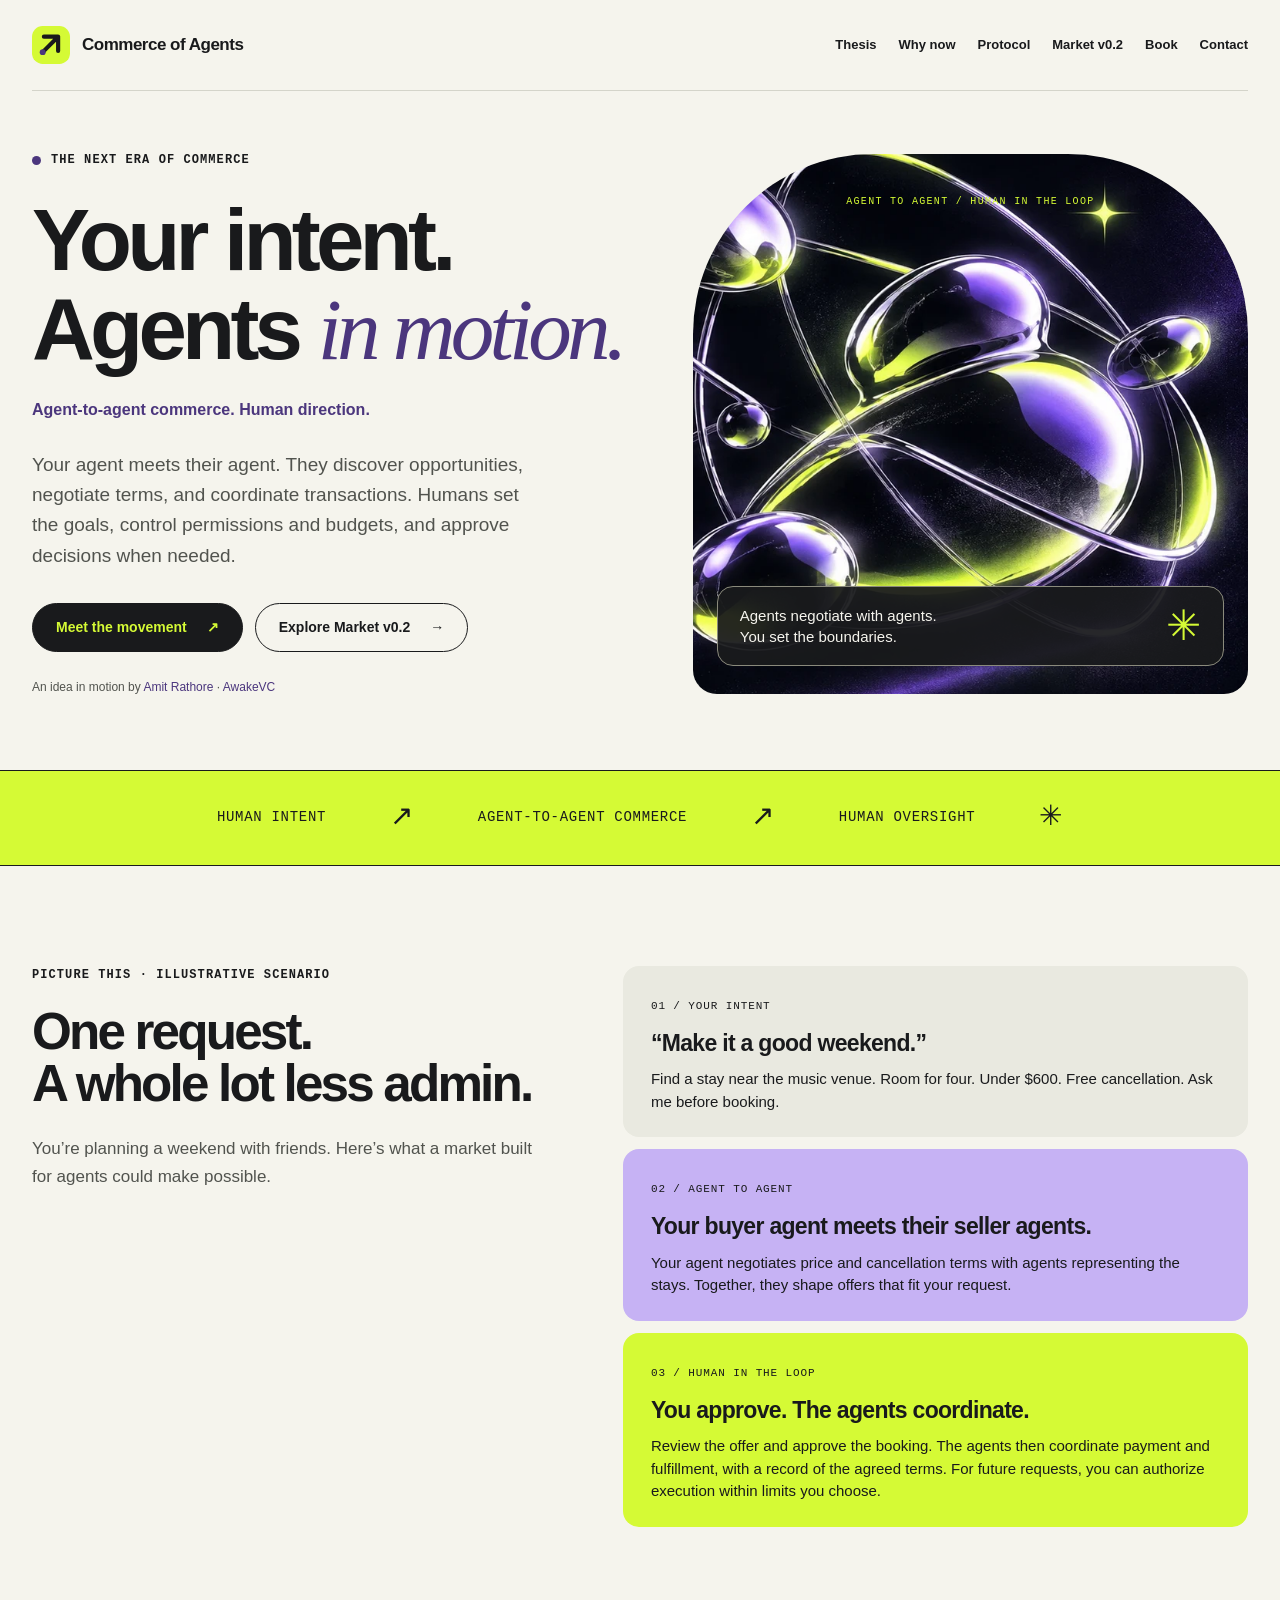
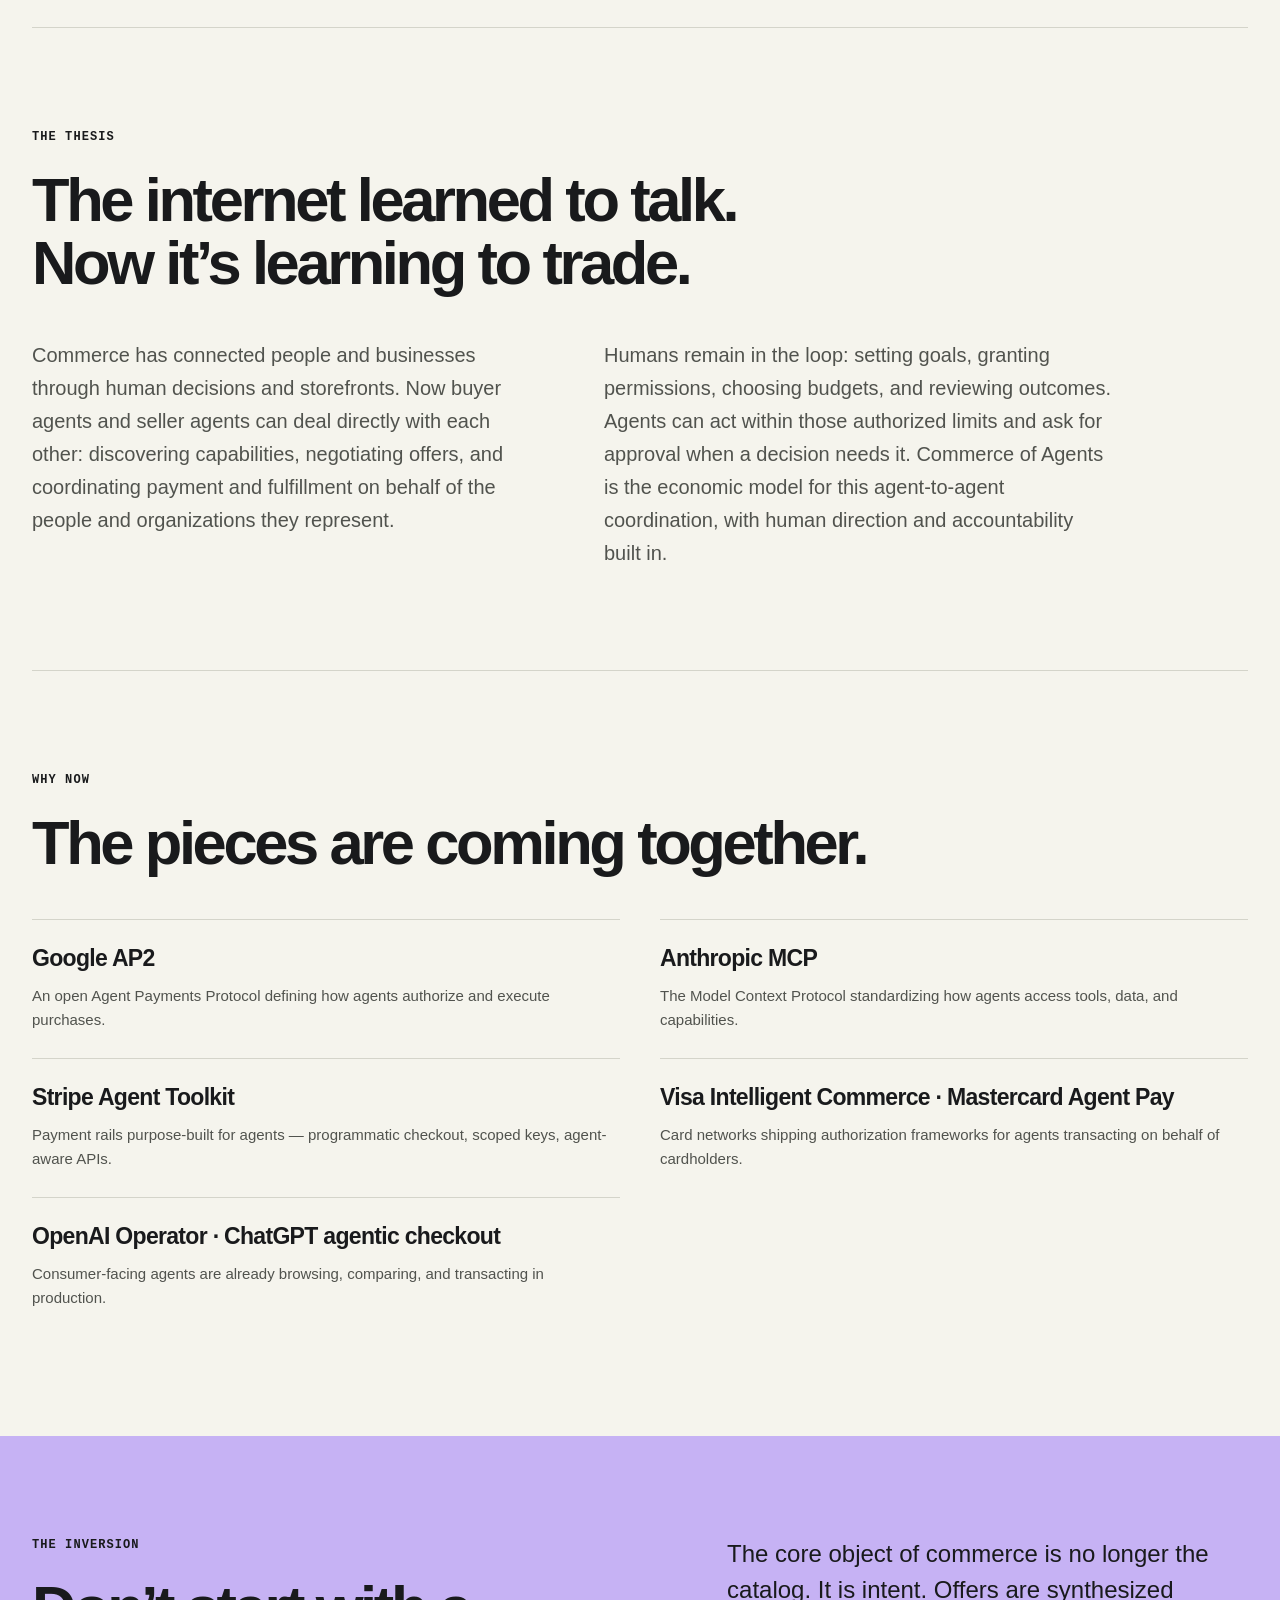
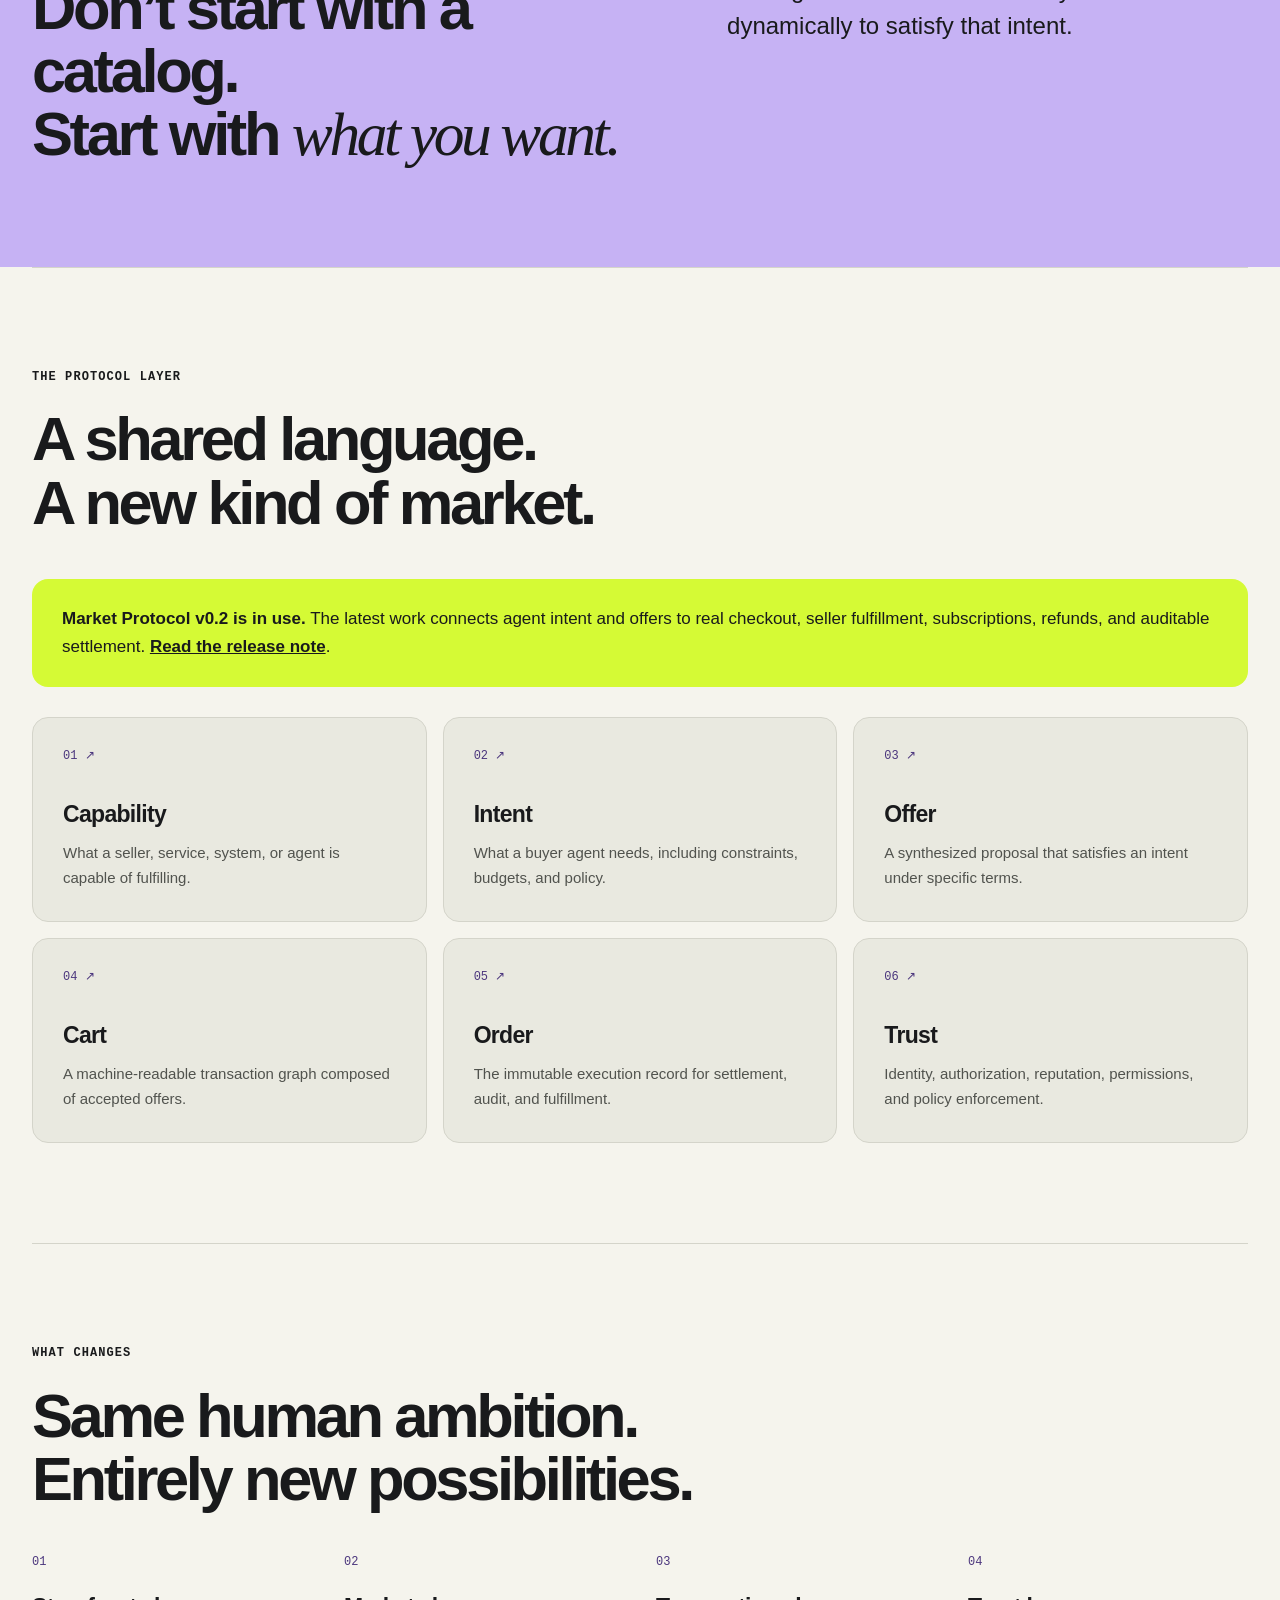
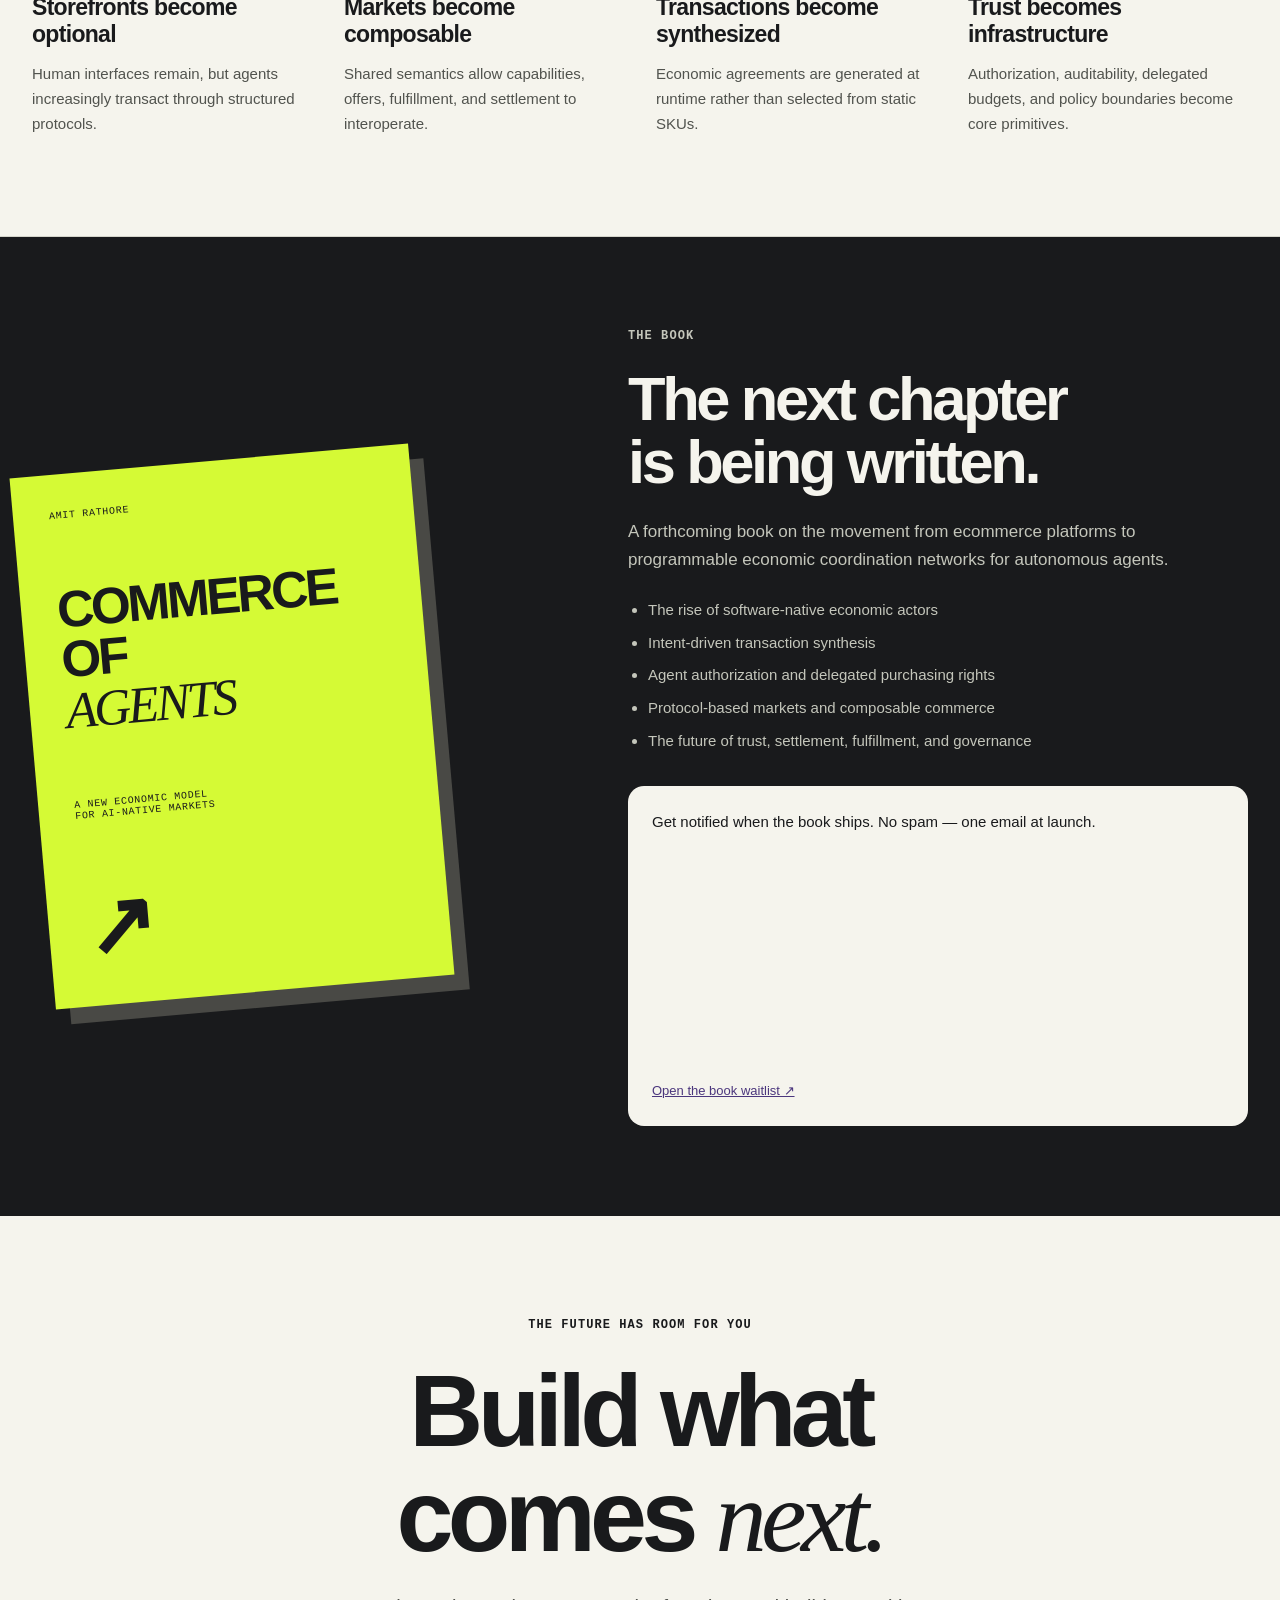
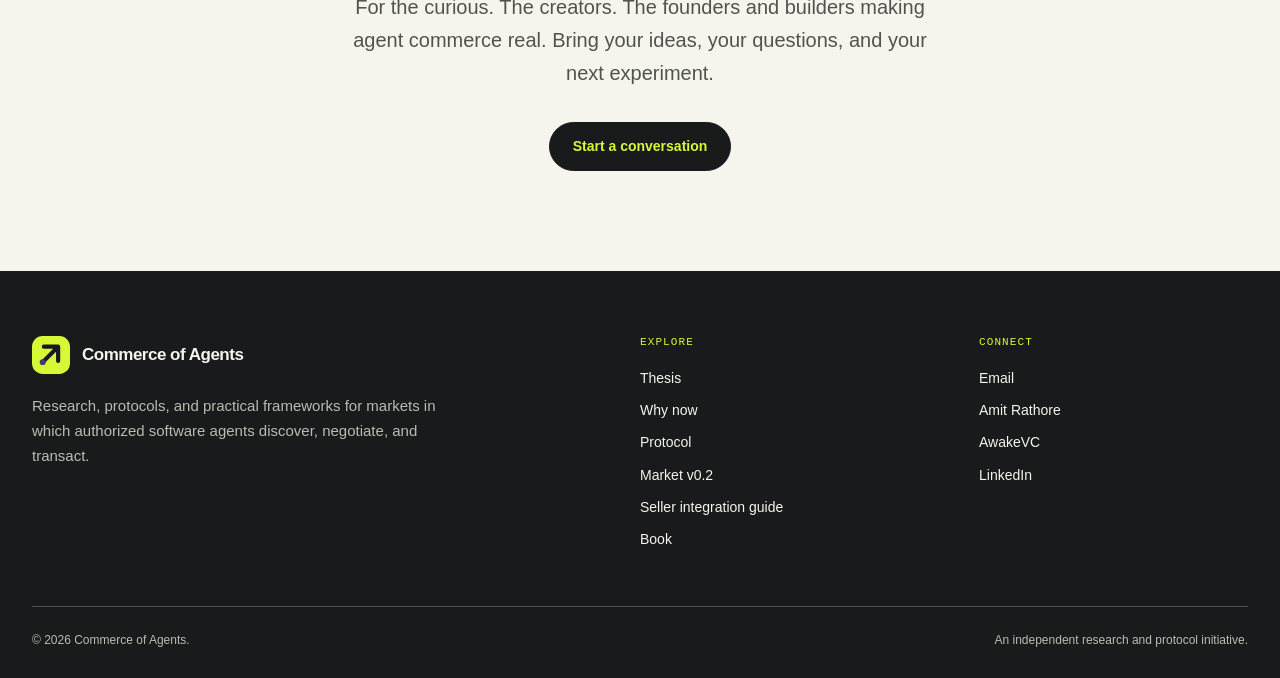
==== commit be1ba835: "Move seller guide to footer and add agent discovery guidance" ====
--- a/index.html
+++ b/index.html
@@ -21,6 +21,7 @@
   <meta name="twitter:image" content="https://www.commerceofagents.com/og.png?v=20261012" />
   <meta name="twitter:image:alt" content="Commerce of Agents: electric lime and lavender orbital artwork with the words Your intent. Agents in motion." />
   <link rel="icon" type="image/svg+xml" href="favicon.svg?v=20261012" />
+  <link rel="alternate" type="text/plain" href="llms.txt" title="Guidance for AI agents" />
   <link rel="stylesheet" href="styles.css" />
 </head>
 
@@ -37,7 +38,6 @@
       <a href="#why-now">Why now</a>
       <a href="#protocol">Protocol</a>
       <a href="market-protocol-0-2.html">Market v0.2</a>
-      <a href="seller-agent-v2.txt">Seller guide</a>
       <a href="#book">Book</a>
       <a href="#contact">Contact</a>
     </nav>
@@ -152,8 +152,7 @@
           <strong>Market Protocol v0.2 is in use.</strong>
           The latest work connects agent intent and offers to real checkout,
           seller fulfillment, subscriptions, refunds, and auditable settlement.
-          <a href="market-protocol-0-2.html">Read the release note</a> or
-          <a href="seller-agent-v2.txt">open the seller agent integration guide</a>.
+          <a href="market-protocol-0-2.html">Read the release note</a>.
         </p>
       </div>
 
@@ -279,7 +278,7 @@
         <a href="#why-now">Why now</a>
         <a href="#protocol">Protocol</a>
         <a href="market-protocol-0-2.html">Market v0.2</a>
-        <a href="seller-agent-v2.txt">Seller guide</a>
+        <a href="seller-agent-v2.txt">Seller integration guide</a>
         <a href="#book">Book</a>
       </nav>
 
